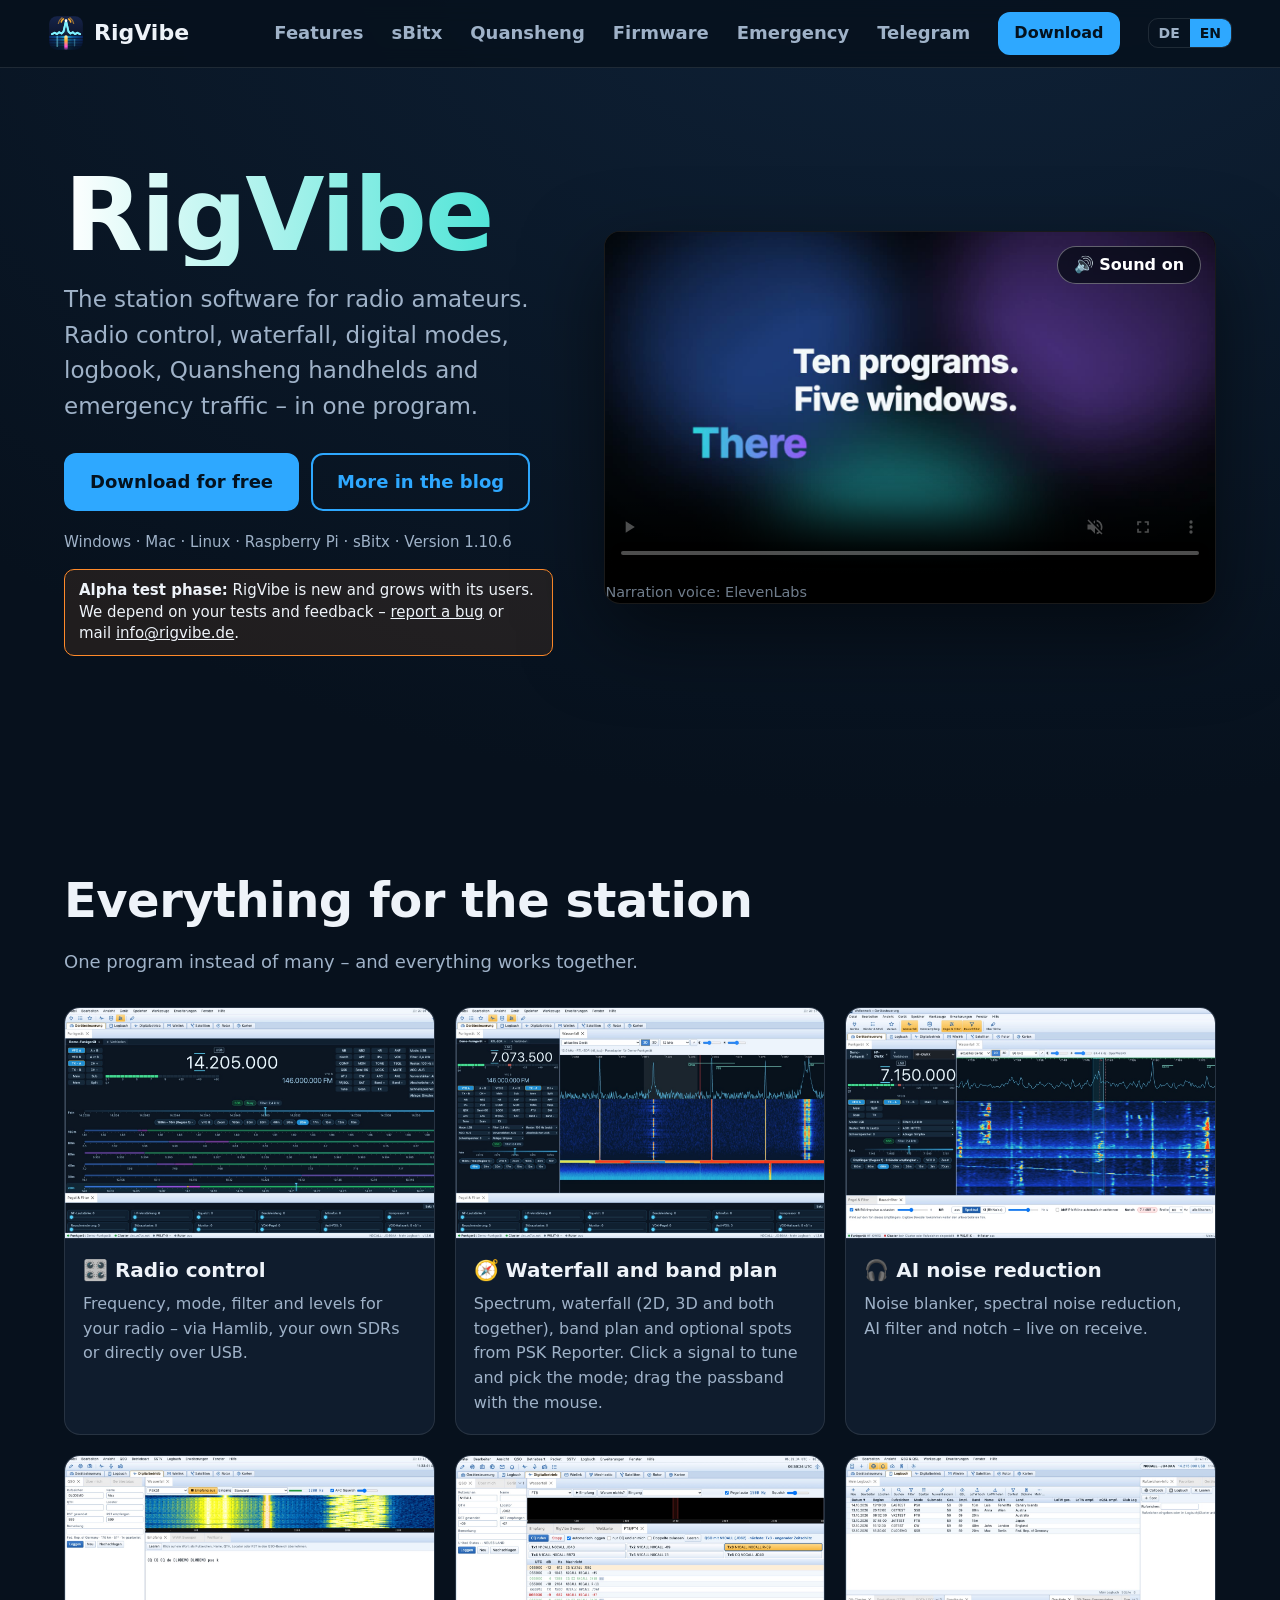
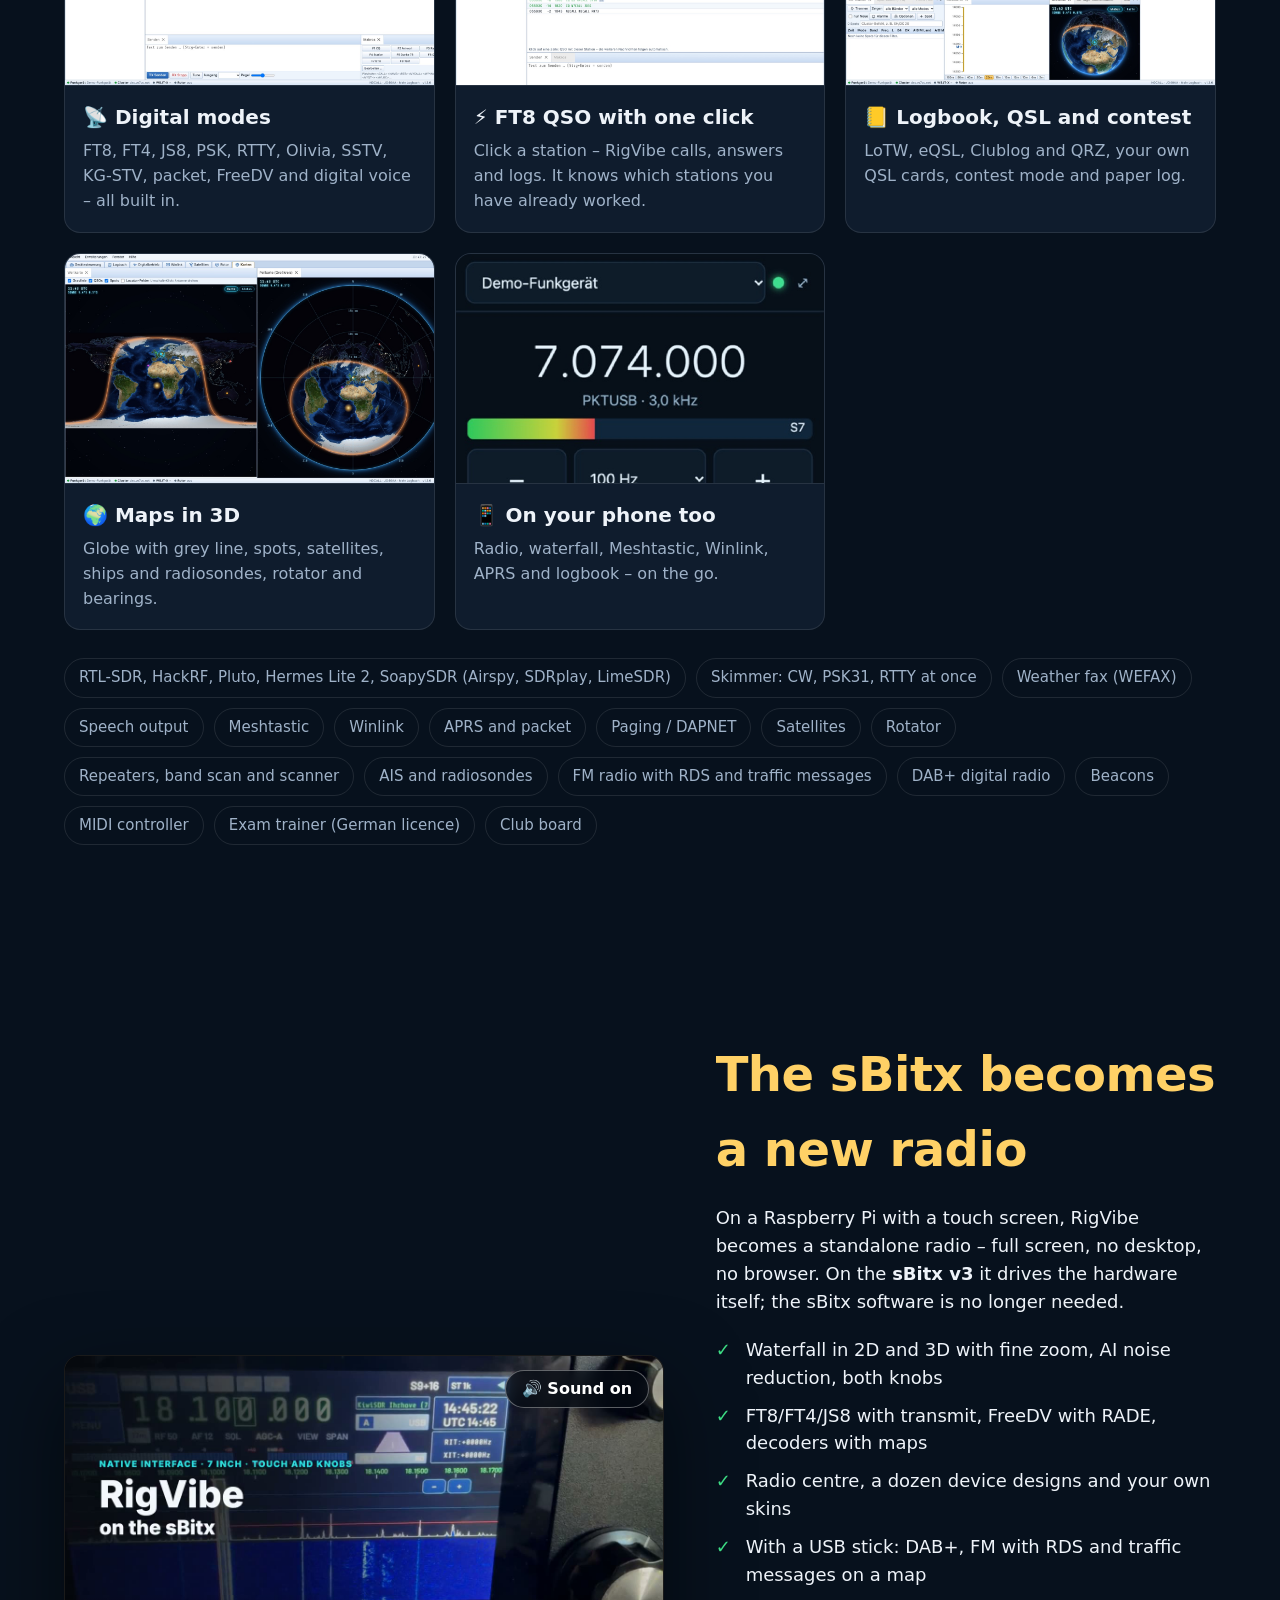
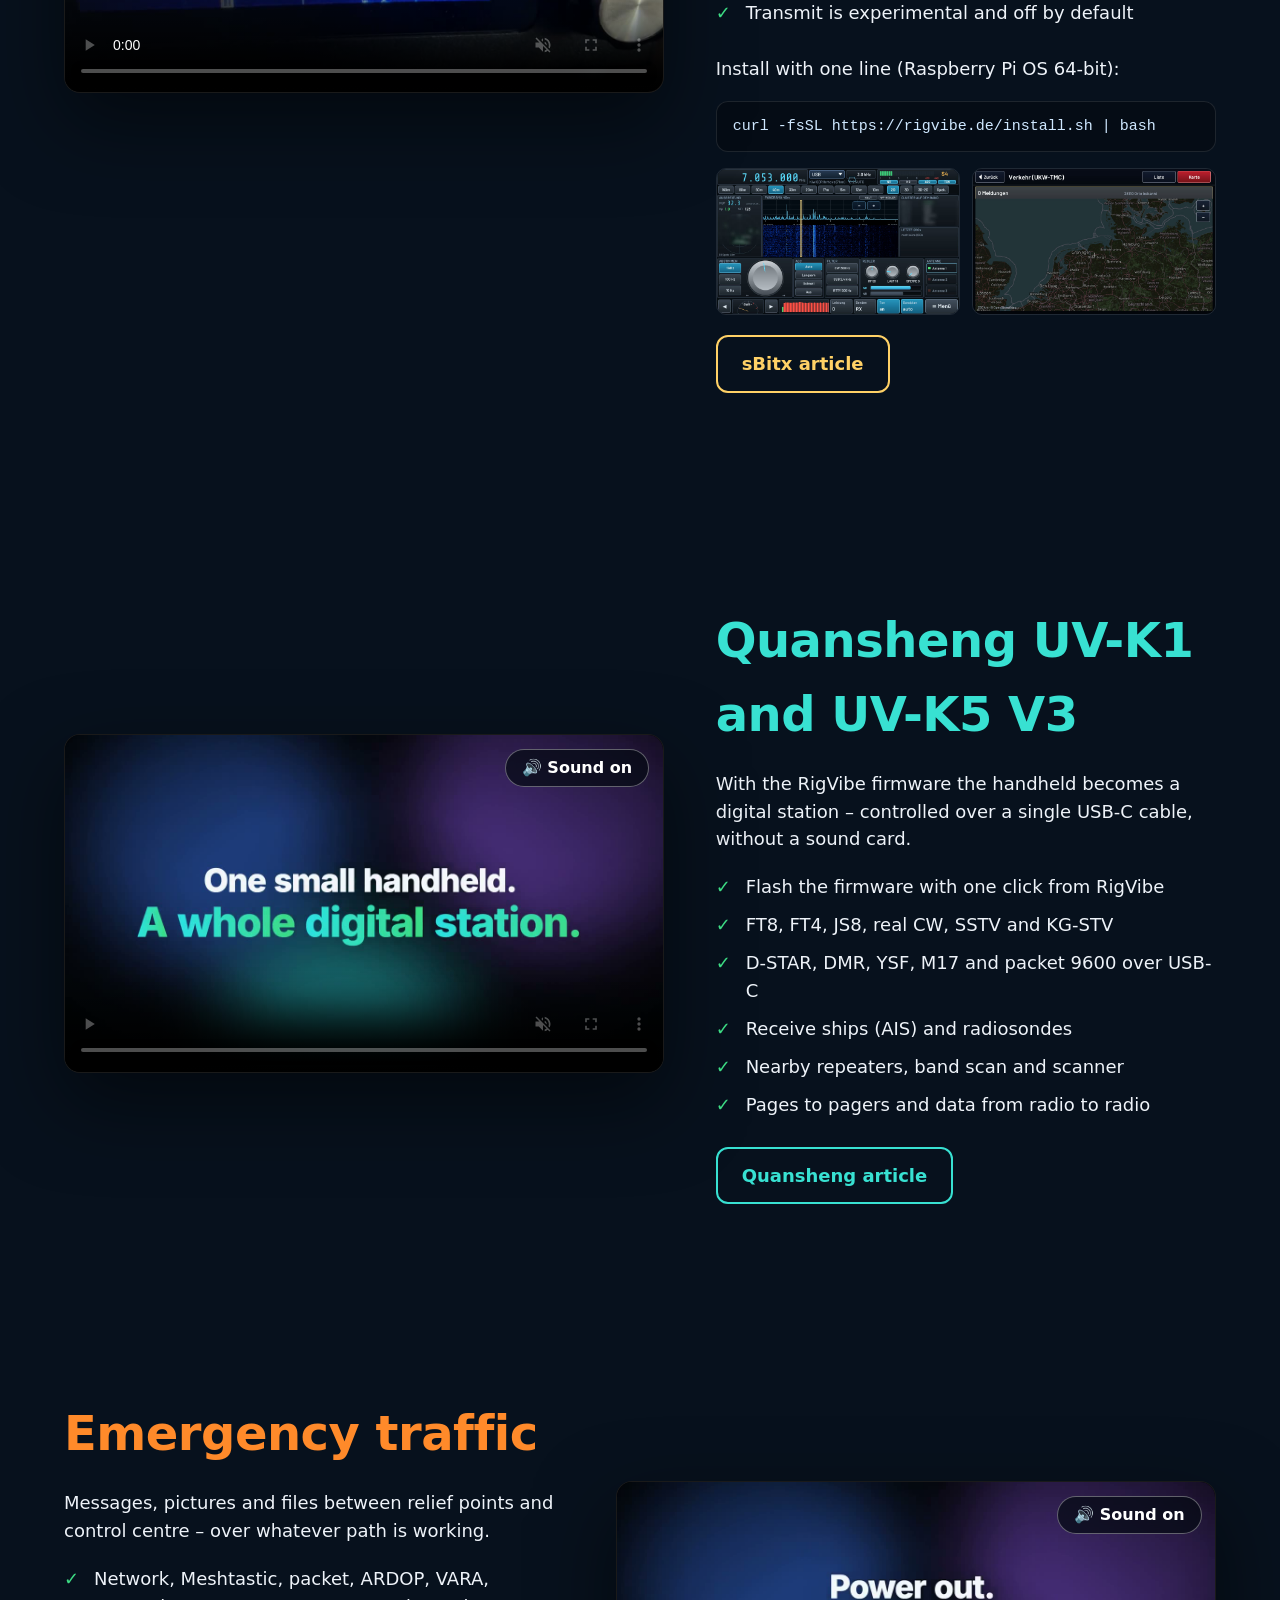
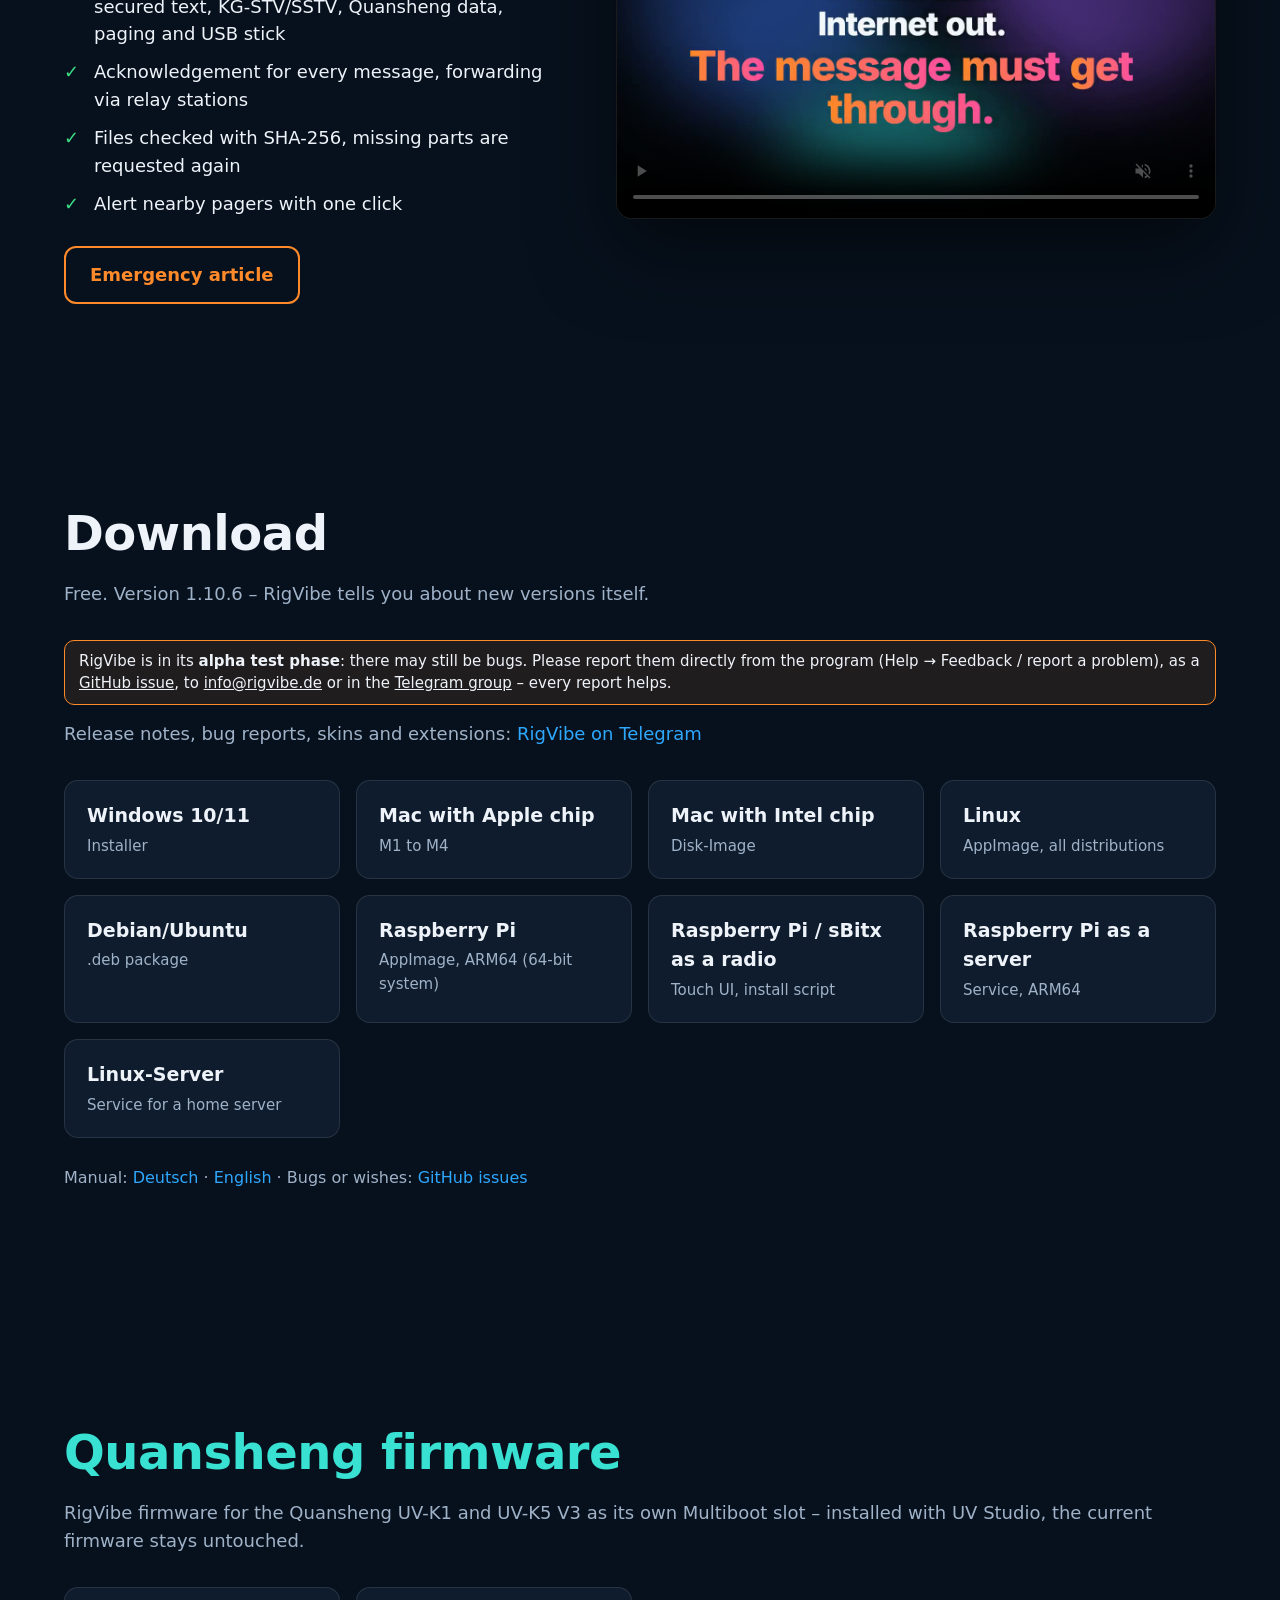
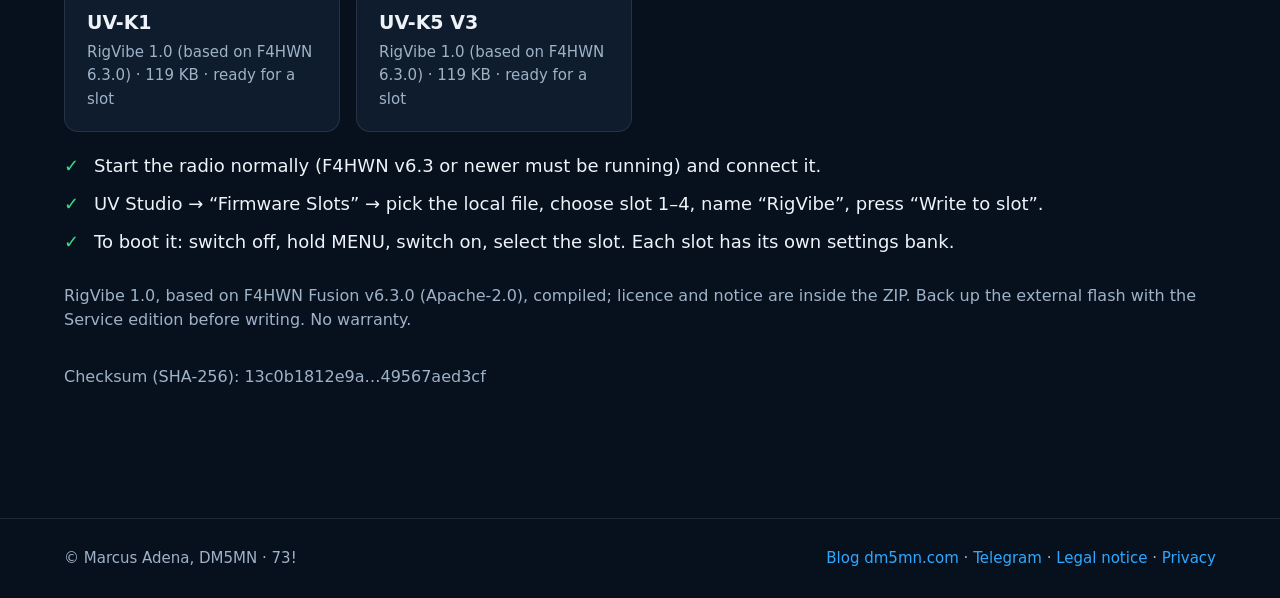
==== index.html @ 0d352a02 "Website: Version und Download-Links 1.10.6" ====
<!doctype html>
<html lang="de">
<head>
<meta charset="utf-8">
<meta name="viewport" content="width=device-width, initial-scale=1">
<title data-en="RigVibe – station software for radio amateurs">RigVibe – Stationssoftware für Funkamateure</title>
<meta name="description" content="RigVibe: Funkgerät, Wasserfall, Digitalbetrieb, Logbuch, Quansheng UV-K1/K5, sBitx und Notfunk in einem Programm. Kostenlos für Windows, Mac, Linux und Raspberry Pi." data-en-content="RigVibe: radio control, waterfall, digital modes, logbook, Quansheng UV-K1/K5, sBitx and emergency traffic in one program. Free for Windows, Mac, Linux and Raspberry Pi.">
<meta property="og:title" content="RigVibe – Stationssoftware für Funkamateure">
<meta property="og:description" content="Funkgerät, Wasserfall, Digitalbetrieb, Logbuch, Quansheng, sBitx und Notfunk in einem Programm – kostenlos für Windows, Mac, Linux und Raspberry Pi.">
<meta property="og:image" content="https://rigvibe.de/assets/video/poster-rigvibe.jpg?v=10">
<meta property="og:url" content="https://rigvibe.de/">
<link rel="icon" href="assets/logo.svg" type="image/svg+xml">
<link rel="stylesheet" href="assets/site.css?v=3">
</head>
<body>
<header class="nav">
  <a class="brand" href="#top"><img src="assets/logo.svg" alt=""><span>RigVibe</span></a>
  <nav>
    <a href="#funktionen" data-en="Features">Funktionen</a>
    <a href="#sbitx">sBitx</a>
    <a href="#quansheng">Quansheng</a>
    <a href="#firmware" data-en="Firmware">Firmware</a>
    <a href="#notfunk" data-en="Emergency">Notfunk</a>
    <a href="https://t.me/rigvibe" target="_blank" rel="noopener">Telegram</a>
    <a href="#download" class="btn small">Download</a>
    <span class="lang" role="group" aria-label="Sprache / Language"><button type="button" data-lang="de">DE</button><button type="button" data-lang="en">EN</button></span>
  </nav>
</header>

<main id="top">
  <section class="hero">
    <div class="hero-text">
      <h1>RigVibe</h1>
      <p class="lead" data-en="The station software for radio amateurs. Radio control, waterfall, digital modes, logbook, Quansheng handhelds and emergency traffic – in one program.">Die Stationssoftware für Funkamateure. Funkgerät, Wasserfall, Digitalbetrieb, Logbuch, Quansheng-Handfunkgeräte und Notfunk – in einem Programm.</p>
      <div class="actions">
        <a class="btn" href="#download" data-en="Download for free">Kostenlos herunterladen</a>
        <a class="btn ghost" href="https://dm5mn.com/?p=190" data-en="More in the blog">Mehr im Blog</a>
      </div>
      <p class="meta">Windows · Mac · Linux · Raspberry Pi · sBitx · <span class="ver">Version 1.10.6</span></p>
      <p class="alpha" data-en="&lt;b&gt;Alpha test phase:&lt;/b&gt; RigVibe is new and grows with its users. We depend on your tests and feedback – &lt;a href=&quot;https://github.com/djamplifier/rigvibe/issues&quot;&gt;report a bug&lt;/a&gt; or mail &lt;a href=&quot;mailto:info@rigvibe.de&quot;&gt;info@rigvibe.de&lt;/a&gt;."><b>Alpha-Testphase:</b> RigVibe ist neu und wächst mit seinen Nutzern. Wir sind auf deine Tests und Rückmeldungen angewiesen – <a href="https://github.com/djamplifier/rigvibe/issues">Fehler melden</a> oder Mail an <a href="mailto:info@rigvibe.de">info@rigvibe.de</a>.</p>
    </div>
    <figure class="video">
      <video controls muted preload="metadata" playsinline poster="assets/video/poster-rigvibe.jpg?v=10" data-poster-en="assets/video/poster-rigvibe-en.jpg?v=10" data-src-en="assets/video/rigvibe-rigvibe-en.mp4?v=10">
        <source src="assets/video/rigvibe-rigvibe.mp4?v=10" type="video/mp4">
      </video>
      <figcaption class="meta" style="font-size:.8em;opacity:.7;margin-top:.4em" data-en="Narration voice: ElevenLabs">Sprecherstimme: ElevenLabs</figcaption>
    </figure>
  </section>

  <section id="funktionen" class="block">
    <h2 data-en="Everything for the station">Alles für die Station</h2>
    <p class="sub" data-en="One program instead of many – and everything works together.">Ein Programm statt vieler – und alles greift ineinander.</p>
    <div class="grid">
      <article class="card"><img loading="lazy" src="assets/img/03-geraetesteuerung.jpg" alt=""><h3 data-en="🎛️ Radio control">🎛️ Gerätesteuerung</h3><p data-en="Frequency, mode, filter and levels for your radio – via Hamlib, your own SDRs or directly over USB.">Frequenz, Betriebsart, Filter und Pegel für dein Funkgerät – über Hamlib, eigene SDRs oder direkt per USB.</p></article>
      <article class="card"><img loading="lazy" src="assets/img/23-wasserfall-panadapter.jpg" alt=""><h3 data-en="🧭 Waterfall and band plan">🧭 Wasserfall und Bandplan</h3><p data-en="Spectrum, waterfall (2D, 3D and both together), band plan and optional spots from PSK Reporter. Click a signal to tune and pick the mode; drag the passband with the mouse.">Spektrum, Wasserfall (2D, 3D und beides zusammen), Bandplan und auf Wunsch Spots aus PSK Reporter. Ein Klick aufs Signal stimmt ab und wählt die Betriebsart; den Durchlassbereich ziehst du mit der Maus.</p></article>
      <article class="card"><img loading="lazy" src="assets/img/31-rauschfilter.jpg" alt=""><h3 data-en="🎧 AI noise reduction">🎧 Rauschfilter mit KI</h3><p data-en="Noise blanker, spectral noise reduction, AI filter and notch – live on receive.">Störaustaster, spektrale Rauschminderung, KI-Filter und Notch – live im Empfang.</p></article>
      <article class="card"><img loading="lazy" src="assets/img/10-digitalbetrieb.jpg" alt=""><h3 data-en="📡 Digital modes">📡 Digitalbetrieb</h3><p data-en="FT8, FT4, JS8, PSK, RTTY, Olivia, SSTV, KG-STV, packet, FreeDV and digital voice – all built in.">FT8, FT4, JS8, PSK, RTTY, Olivia, SSTV, KG-STV, Packet, FreeDV und Digitalfunk – alles eingebaut.</p></article>
      <article class="card"><img loading="lazy" src="assets/img/59-ft8qso.jpg" alt=""><h3 data-en="⚡ FT8 QSO with one click">⚡ FT8-QSO mit einem Klick</h3><p data-en="Click a station – RigVibe calls, answers and logs. It knows which stations you have already worked.">Station anklicken – RigVibe ruft, antwortet und loggt. Schon gearbeitete Stationen erkennt es.</p></article>
      <article class="card"><img loading="lazy" src="assets/img/07-logbuch.jpg" alt=""><h3 data-en="📒 Logbook, QSL and contest">📒 Logbuch, QSL und Contest</h3><p data-en="LoTW, eQSL, Clublog and QRZ, your own QSL cards, contest mode and paper log.">LoTW, eQSL, Clublog und QRZ, eigene QSL-Karten, Contest-Modus und Papierlog.</p></article>
      <article class="card"><img loading="lazy" src="assets/img/15-karten.jpg" alt=""><h3 data-en="🌍 Maps in 3D">🌍 Karten in 3D</h3><p data-en="Globe with grey line, spots, satellites, ships and radiosondes, rotator and bearings.">Erde mit Graulinie, Spots, Satelliten, Schiffen und Wettersonden, Rotor und Peilung.</p></article>
      <article class="card"><img loading="lazy" src="assets/img/33-handy.jpg" alt="" class="tall"><h3 data-en="📱 On your phone too">📱 Auch auf dem Handy</h3><p data-en="Radio, waterfall, Meshtastic, Winlink, APRS and logbook – on the go.">Funkgerät, Wasserfall, Meshtastic, Winlink, APRS und Logbuch – von unterwegs.</p></article>
    </div>
    <ul class="chips">
      <li>RTL-SDR, HackRF, Pluto, Hermes Lite 2, SoapySDR (Airspy, SDRplay, LimeSDR)</li><li data-en="Skimmer: CW, PSK31, RTTY at once">Skimmer: CW, PSK31, RTTY gleichzeitig</li><li data-en="Weather fax (WEFAX)">Wetterfax (WEFAX)</li><li data-en="Speech output">Sprachausgabe</li><li>Meshtastic</li><li>Winlink</li><li data-en="APRS and packet">APRS und Packet</li><li data-en="Paging / DAPNET">Funkruf / DAPNET</li>
      <li data-en="Satellites">Satelliten</li><li data-en="Rotator">Rotor</li><li data-en="Repeaters, band scan and scanner">Relais, Bandscan und Suchlauf</li><li data-en="AIS and radiosondes">AIS und Wettersonden</li><li data-en="FM radio with RDS and traffic messages">UKW-Radio mit RDS und Verkehrsmeldungen</li><li data-en="DAB+ digital radio">DAB+ Digitalradio</li><li data-en="Beacons">Baken</li><li data-en="MIDI controller">MIDI-Pult</li><li data-en="Exam trainer (German licence)">Prüfungstrainer</li><li data-en="Club board">Clubtafel</li>
    </ul>
  </section>

  <section id="sbitx" class="block split">
    <figure class="video"><video controls muted preload="none" playsinline poster="assets/video/poster-sbitx-de.jpg?v=1" data-poster-en="assets/video/poster-sbitx-en.jpg?v=1" data-src-en="assets/video/rigvibe-sbitx-en.mp4?v=1"><source src="assets/video/rigvibe-sbitx-de.mp4?v=1" type="video/mp4"></video></figure>
    <div>
      <h2 data-en="The sBitx becomes a new radio">Aus dem sBitx wird ein neues Gerät</h2>
      <p data-en="On a Raspberry Pi with a touch screen, RigVibe becomes a standalone radio – full screen, no desktop, no browser. On the &lt;b&gt;sBitx v3&lt;/b&gt; it drives the hardware itself; the sBitx software is no longer needed.">Auf einem Raspberry Pi mit Touch-Bildschirm wird RigVibe zum eigenständigen Funkgerät – im Vollbild, ohne Desktop und ohne Browser. Am <b>sBitx v3</b> steuert es die Hardware selbst; die sBitx-Software braucht es nicht mehr.</p>
      <ul class="ticks">
        <li data-en="Waterfall in 2D and 3D with fine zoom, AI noise reduction, both knobs">Wasserfall 2D und 3D mit feinem Zoom, KI-Rauschfilter, beide Drehknöpfe</li>
        <li data-en="FT8/FT4/JS8 with transmit, FreeDV with RADE, decoders with maps">FT8/FT4/JS8 mit Senden, FreeDV mit RADE, Dekoder mit Karten</li>
        <li data-en="Radio centre, a dozen device designs and your own skins">Funkzentrale, ein Dutzend Gerätedesigns und eigene Skins</li>
        <li data-en="With a USB stick: DAB+, FM with RDS and traffic messages on a map">Mit USB-Stick: DAB+, UKW mit RDS und Verkehrsmeldungen auf der Karte</li>
        <li data-en="Transmit is experimental and off by default">Senden experimentell und ab Werk aus</li>
      </ul>
      <p data-en="Install with one line (Raspberry Pi OS 64-bit):">Installation mit einer Zeile (Raspberry Pi OS 64 Bit):</p>
      <div class="install">curl -fsSL https://rigvibe.de/install.sh | bash</div>
      <div class="shots"><img loading="lazy" src="assets/img/91-funkzentrale.jpg" alt=""><img loading="lazy" src="assets/img/92-verkehr.jpg" alt=""></div>
      <p style="margin-top:20px"><a class="btn ghost" href="https://dm5mn.com/?p=433" data-en="sBitx article">Zum sBitx-Artikel</a></p>
    </div>
  </section>

  <section id="quansheng" class="block split">
    <figure class="video"><video controls muted preload="none" playsinline poster="assets/video/poster-quansheng.jpg?v=6" data-poster-en="assets/video/poster-quansheng-en.jpg?v=1" data-src-en="assets/video/rigvibe-quansheng-en.mp4?v=1"><source src="assets/video/rigvibe-quansheng.mp4?v=8" type="video/mp4"></video></figure>
    <div>
      <h2 data-en="Quansheng UV-K1 and UV-K5 V3">Quansheng UV-K1 und UV-K5 V3</h2>
      <p data-en="With the RigVibe firmware the handheld becomes a digital station – controlled over a single USB-C cable, without a sound card.">Mit der RigVibe-Firmware wird das Handfunkgerät zur Digitalstation – gesteuert über ein einziges USB-C-Kabel, ganz ohne Soundkarte.</p>
      <ul class="ticks">
        <li data-en="Flash the firmware with one click from RigVibe">Firmware mit einem Klick aus RigVibe aufspielen</li>
        <li data-en="FT8, FT4, JS8, real CW, SSTV and KG-STV">FT8, FT4, JS8, echtes CW, SSTV und KG-STV</li>
        <li data-en="D-STAR, DMR, YSF, M17 and packet 9600 over USB-C">D-STAR, DMR, YSF, M17 und Packet 9600 über USB-C</li>
        <li data-en="Receive ships (AIS) and radiosondes">Schiffe (AIS) und Wettersonden empfangen</li>
        <li data-en="Nearby repeaters, band scan and scanner">Relais im Umkreis, Bandscan und Suchlauf</li>
        <li data-en="Pages to pagers and data from radio to radio">Funkrufe an Pager und Datenfunk von Gerät zu Gerät</li>
      </ul>
      <a class="btn ghost" href="https://dm5mn.com/?p=272" data-en="Quansheng article">Zum Quansheng-Artikel</a>
    </div>
  </section>

  <section id="notfunk" class="block split rev">
    <div>
      <h2 data-en="Emergency traffic">Notfunk</h2>
      <p data-en="Messages, pictures and files between relief points and control centre – over whatever path is working.">Meldungen, Bilder und Dateien zwischen Leuchttürmen und Leitstelle – über jeden Weg, der gerade funktioniert.</p>
      <ul class="ticks">
        <li data-en="Network, Meshtastic, packet, ARDOP, VARA, secured text, KG-STV/SSTV, Quansheng data, paging and USB stick">Netzwerk, Meshtastic, Packet, ARDOP, VARA, gesicherter Text, KG-STV/SSTV, Quansheng-Datenfunk, Funkruf und USB-Stick</li>
        <li data-en="Acknowledgement for every message, forwarding via relay stations">Quittung für jede Meldung, Weiterleitung über Zwischenstationen</li>
        <li data-en="Files checked with SHA-256, missing parts are requested again">Dateien geprüft mit SHA-256, Fehlendes wird nachgefordert</li>
        <li data-en="Alert nearby pagers with one click">Pager im Umkreis mit einem Klick alarmieren</li>
      </ul>
      <a class="btn ghost" href="https://dm5mn.com/?p=289" data-en="Emergency article">Zum Notfunk-Artikel</a>
    </div>
    <figure class="video"><video controls muted preload="none" playsinline poster="assets/video/poster-notfunk.jpg?v=6" data-poster-en="assets/video/poster-notfunk-en.jpg?v=1" data-src-en="assets/video/rigvibe-notfunk-en.mp4?v=1"><source src="assets/video/rigvibe-notfunk.mp4?v=6" type="video/mp4"></video></figure>
  </section>

  <section id="download" class="block">
    <h2>Download</h2>
    <p class="sub"><span data-en="Free.">Kostenlos.</span> <span class="ver">Version 1.10.6</span> <span data-en="– RigVibe tells you about new versions itself.">– RigVibe meldet neue Versionen selbst.</span></p>
    <p class="alpha" data-en="RigVibe is in its &lt;b&gt;alpha test phase&lt;/b&gt;: there may still be bugs. Please report them directly from the program (Help → Feedback / report a problem), as a &lt;a href=&quot;https://github.com/djamplifier/rigvibe/issues&quot;&gt;GitHub issue&lt;/a&gt;, to &lt;a href=&quot;mailto:info@rigvibe.de&quot;&gt;info@rigvibe.de&lt;/a&gt; or in the &lt;a href=&quot;https://t.me/rigvibe&quot;&gt;Telegram group&lt;/a&gt; – every report helps.">RigVibe befindet sich in der <b>Alpha-Testphase</b>: Es kann noch Fehler geben. Melde sie bitte direkt aus dem Programm (Hilfe → Feedback / Problem melden), als <a href="https://github.com/djamplifier/rigvibe/issues">GitHub-Issue</a>, an <a href="mailto:info@rigvibe.de">info@rigvibe.de</a> oder in der <a href="https://t.me/rigvibe">Telegram-Gruppe</a> – jede Rückmeldung hilft.</p>
    <p class="sub"><span data-en="Release notes, bug reports, skins and extensions:">Versionsinfos, Fehlerberichte, Skins und Erweiterungen:</span> <a href="https://t.me/rigvibe" target="_blank" rel="noopener" data-en="RigVibe on Telegram">RigVibe bei Telegram</a></p>
    <div class="dl">
      <a data-asset="Windows-Setup.exe" href="https://github.com/djamplifier/rigvibe/releases/download/v1.10.6/RigVibe-1.10.6-Windows-Setup.exe"><b>Windows 10/11</b><span data-en="Installer">Installationsprogramm</span></a>
      <a data-asset="Mac-AppleSilicon.dmg" href="https://github.com/djamplifier/rigvibe/releases/download/v1.10.6/RigVibe-1.10.6-Mac-AppleSilicon.dmg"><b data-en="Mac with Apple chip">Mac mit Apple-Chip</b><span data-en="M1 to M4">M1 bis M4</span></a>
      <a data-asset="Mac-Intel.dmg" href="https://github.com/djamplifier/rigvibe/releases/download/v1.10.6/RigVibe-1.10.6-Mac-Intel.dmg"><b data-en="Mac with Intel chip">Mac mit Intel-Chip</b><span>Disk-Image</span></a>
      <a data-asset="Linux.AppImage" href="https://github.com/djamplifier/rigvibe/releases/download/v1.10.6/RigVibe-1.10.6-Linux.AppImage"><b>Linux</b><span data-en="AppImage, all distributions">AppImage, alle Distributionen</span></a>
      <a data-asset="amd64.deb" href="https://github.com/djamplifier/rigvibe/releases/download/v1.10.6/rigvibe_1.10.6_amd64.deb"><b>Debian/Ubuntu</b><span data-en=".deb package">.deb-Paket</span></a>
      <a data-asset="Raspberry-Pi-ARM64.AppImage" href="https://github.com/djamplifier/rigvibe/releases/download/v1.10.6/RigVibe-1.10.6-Raspberry-Pi-ARM64.AppImage"><b>Raspberry Pi</b><span data-en="AppImage, ARM64 (64-bit system)">AppImage, ARM64 (64-Bit-System)</span></a>
      <a href="#sbitx"><b data-en="Raspberry Pi / sBitx as a radio">Raspberry Pi / sBitx als Gerät</b><span data-en="Touch UI, install script">Touch-Oberfläche, Installationsskript</span></a>
      <a data-asset="Linux-ARM64-Server.tar.gz" href="https://github.com/djamplifier/rigvibe/releases/download/v1.10.6/RigVibe-1.10.6-Linux-ARM64-Server.tar.gz"><b data-en="Raspberry Pi as a server">Raspberry Pi als Server</b><span data-en="Service, ARM64">Dienst, ARM64</span></a>
      <a data-asset="Linux-Server.tar.gz" href="https://github.com/djamplifier/rigvibe/releases/download/v1.10.6/RigVibe-1.10.6-Linux-Server.tar.gz"><b>Linux-Server</b><span data-en="Service for a home server">Dienst für den Heimserver</span></a>
    </div>
    <p class="sub small"><span data-en="Manual:">Anleitung:</span> <a href="https://github.com/djamplifier/rigvibe/blob/main/docs/Anleitung.md">Deutsch</a> · <a href="https://github.com/djamplifier/rigvibe/blob/main/docs/Manual.md">English</a> · <span data-en="Bugs or wishes:">Fehler oder Wünsche:</span> <a href="https://github.com/djamplifier/rigvibe/issues" data-en="GitHub issues">GitHub-Issues</a></p>
  </section>
  <section id="firmware" class="block">
    <h2 data-en="Quansheng firmware">Quansheng-Firmware</h2>
    <p class="sub" data-en="RigVibe firmware for the Quansheng UV-K1 and UV-K5 V3 as its own Multiboot slot – installed with UV Studio, the current firmware stays untouched.">RigVibe-Firmware für das Quansheng UV-K1 und UV-K5 V3 als eigener Multiboot-Slot – mit UV Studio installiert, die bisherige Firmware bleibt unangetastet.</p>
    <div class="dl">
      <a href="assets/firmware/RigVibe-1.0-UV-K1.zip" download><b>UV-K1</b><span data-en="RigVibe 1.0 (based on F4HWN 6.3.0) · 119 KB · ready for a slot">RigVibe 1.0 (Basis F4HWN 6.3.0) · 119 KB · slot-fertig</span></a>
      <a href="assets/firmware/RigVibe-1.0-UV-K5V3.zip" download><b>UV-K5 V3</b><span data-en="RigVibe 1.0 (based on F4HWN 6.3.0) · 119 KB · ready for a slot">RigVibe 1.0 (Basis F4HWN 6.3.0) · 119 KB · slot-fertig</span></a>
    </div>
    <ul class="ticks">
      <li data-en="Start the radio normally (F4HWN v6.3 or newer must be running) and connect it.">Radio normal starten (F4HWN v6.3 oder neuer muss laufen) und verbinden.</li>
      <li data-en="UV Studio → “Firmware Slots” → pick the local file, choose slot 1–4, name “RigVibe”, press “Write to slot”.">UV Studio → „Firmware Slots“ → lokale Datei wählen, Slot 1–4, Name „RigVibe“, „Write to slot“.</li>
      <li data-en="To boot it: switch off, hold MENU, switch on, select the slot. Each slot has its own settings bank.">Zum Starten: aus, MENU halten, einschalten, Slot wählen. Jeder Slot hat seine eigene Einstellungsbank.</li>
    </ul>
    <p class="sub small" data-en="RigVibe 1.0, based on F4HWN Fusion v6.3.0 (Apache-2.0), compiled; licence and notice are inside the ZIP. Back up the external flash with the Service edition before writing. No warranty.">RigVibe 1.0 auf Basis F4HWN Fusion v6.3.0 (Apache-2.0), fertig kompiliert; Lizenz und NOTICE liegen im ZIP. Vorher mit der Service-Edition ein External-Flash-Backup ziehen. Keine Gewähr.</p>
    <p class="sub small" data-en="Checksum (SHA-256): 13c0b1812e9a…49567aed3cf">Prüfsumme (SHA-256): 13c0b1812e9a…49567aed3cf</p>
  </section>

</main>

<footer>
  <div>© Marcus Adena, DM5MN · 73!</div>
  <div><a href="https://dm5mn.com">Blog dm5mn.com</a> · <a href="https://t.me/rigvibe">Telegram</a> · <a href="https://dm5mn.com/?page_id=118" data-en="Legal notice">Impressum</a> · <a href="datenschutz.html" data-en="Privacy">Datenschutz</a></div>
</footer>

<script src="assets/lang.js?v=2"></script>
<script>// Downloads auf die neueste Version stellen (ohne Erfolg bleiben die festen Links)
fetch("https://api.github.com/repos/djamplifier/rigvibe/releases/latest").then(r => r.ok ? r.json() : null).then(rel => {
  if (!rel || !rel.assets) return;
  const v = (rel.tag_name || "").replace(/^v/, "");
  document.querySelectorAll("[data-asset]").forEach(a => {
    const f = rel.assets.find(x => x.name.endsWith(a.dataset.asset));
    if (f) a.href = f.browser_download_url;
  });
  if (v) document.querySelectorAll(".ver").forEach(e => e.textContent = "Version " + v);
}).catch(() => {});

// Videos starten stumm, sobald sie ins Bild kommen (Browser erlauben ohne Klick keinen Ton), und halten beim Wegscrollen an.
// "Ton an" startet das Video mit Ton von vorn. Wer selbst anhaelt, bekommt kein automatisches Weiterspielen.
(() => {
  const vids = [...document.querySelectorAll("figure.video video")];
  const still = matchMedia("(prefers-reduced-motion: reduce)").matches;
  const en = () => document.documentElement.lang === "en";
  vids.forEach(v => {
    const b = document.createElement("button");
    b.className = "unmute"; b.type = "button"; b.textContent = en() ? "🔊 Sound on" : "🔊 Ton an";
    document.querySelectorAll(".lang button").forEach(x => x.addEventListener("click", () => { b.textContent = en() ? "🔊 Sound on" : "🔊 Ton an"; }));
    v.parentElement.appendChild(b);
    b.onclick = () => {
      vids.forEach(o => { if (o !== v) o.pause(); });
      v.muted = false; v.currentTime = 0; v.dataset.user = ""; v.play(); b.hidden = true;
    };
    v.addEventListener("volumechange", () => { b.hidden = !v.muted; });
    v.addEventListener("pause", () => { if (!v.dataset.auto && !v.ended) v.dataset.user = "1"; delete v.dataset.auto; });
    v.addEventListener("play", () => { delete v.dataset.user; vids.forEach(o => { if (o !== v && !o.paused) { o.dataset.auto = "1"; o.pause(); } }); });
  });
  if (still || !("IntersectionObserver" in window)) return;
  const io = new IntersectionObserver(es => es.forEach(e => {
    const v = e.target;
    if (e.isIntersecting && e.intersectionRatio >= 0.6) {
      if (v.paused && !v.dataset.user && !v.ended) v.play().catch(() => {});
    } else if (!v.paused) { v.dataset.auto = "1"; v.pause(); }
  }), {threshold: [0, 0.6]});
  vids.forEach(v => io.observe(v));
})();
</script>
</body>
</html>
---- assets/site.css ----
:root {
  --bg1: #07111d; --bg2: #0f2238; --card: #0f1c2d; --line: rgba(255,255,255,.1);
  --text: #eef3f9; --dim: #9fb2c8; --blue: #2ea8ff; --cyan: #38e1d2; --orange: #ff8a2a;
}
* { box-sizing: border-box; }
html { scroll-behavior: smooth; }
body {
  margin: 0; color: var(--text); background: radial-gradient(1400px 900px at 75% -10%, var(--bg2), var(--bg1)) fixed, var(--bg1);
  font: 18px/1.55 system-ui, -apple-system, "Segoe UI", Roboto, Helvetica, Arial, sans-serif;
}
a { color: var(--blue); text-decoration: none; }
a:hover { text-decoration: underline; }
img, video { max-width: 100%; display: block; }

.nav {
  position: sticky; top: 0; z-index: 10; display: flex; align-items: center; justify-content: space-between; gap: 16px;
  padding: 12px clamp(16px, 4vw, 48px); background: rgba(7,17,29,.85); backdrop-filter: blur(10px); border-bottom: 1px solid var(--line);
}
.brand { display: flex; align-items: center; gap: 10px; color: var(--text); font-weight: 800; font-size: 22px; }
.brand img { width: 36px; height: 36px; border-radius: 9px; }
.nav nav { display: flex; align-items: center; gap: clamp(10px, 2.4vw, 28px); }
.nav nav a { color: var(--dim); font-weight: 600; }
.nav nav a:hover { color: var(--text); text-decoration: none; }

.btn {
  display: inline-block; padding: 13px 24px; border-radius: 12px; background: var(--blue); color: #04121f !important; font-weight: 700;
  border: 2px solid var(--blue); transition: transform .15s;
}
.btn:hover { text-decoration: none; transform: translateY(-1px); }
.btn.ghost { background: transparent; color: var(--blue) !important; }
.btn.small { padding: 7px 14px; font-size: 16px; color: #04121f !important; }

main > section { padding: clamp(48px, 8vw, 96px) clamp(16px, 5vw, 64px); max-width: 1320px; margin: 0 auto; }
.hero { display: grid; grid-template-columns: 1fr 1.25fr; gap: clamp(24px, 4vw, 56px); align-items: center; }
.hero h1 { font-size: clamp(56px, 8vw, 104px); line-height: 1; margin: 0 0 16px; letter-spacing: -2px;
  background: linear-gradient(90deg, #fff, var(--cyan)); -webkit-background-clip: text; background-clip: text; color: transparent; }
.lead { font-size: clamp(19px, 2vw, 23px); color: var(--dim); margin: 0 0 28px; }
.actions { display: flex; flex-wrap: wrap; gap: 12px; }
.meta { color: var(--dim); font-size: 15px; margin-top: 20px; }
.video { margin: 0; border-radius: 16px; overflow: hidden; border: 1px solid var(--line); box-shadow: 0 30px 80px rgba(0,0,0,.5); background: #000; }
.video { position: relative; }
.video video { width: 100%; aspect-ratio: 16 / 9; display: block; }
.unmute { position: absolute; top: 14px; right: 14px; font: 600 16px/1 system-ui, sans-serif; color: #fff; cursor: pointer;
  padding: 10px 16px; border-radius: 999px; border: 1px solid rgba(255,255,255,.35); background: rgba(5,10,18,.72); backdrop-filter: blur(6px); }
.unmute:hover { background: rgba(46,168,255,.35); }
.unmute[hidden] { display: none; }

h2 { font-size: clamp(32px, 4vw, 48px); margin: 0 0 10px; letter-spacing: -.5px; }
.sub { color: var(--dim); margin: 0 0 32px; }
.sub.small { font-size: 16px; margin-top: 28px; }

.grid { display: grid; grid-template-columns: repeat(auto-fill, minmax(280px, 1fr)); gap: 20px; }
.card { background: var(--card); border: 1px solid var(--line); border-radius: 16px; overflow: hidden; }
.card img { width: 100%; aspect-ratio: 16 / 10; object-fit: cover; object-position: top left; border-bottom: 1px solid var(--line); }
.card img.tall { object-position: top center; }
.card h3 { margin: 16px 18px 6px; font-size: 20px; }
.card p { margin: 0 18px 18px; color: var(--dim); font-size: 16px; }
.chips { list-style: none; padding: 0; margin: 28px 0 0; display: flex; flex-wrap: wrap; gap: 10px; }
.chips li { padding: 7px 14px; border-radius: 30px; border: 1px solid var(--line); color: var(--dim); font-size: 15px; }

.split { display: grid; grid-template-columns: 1.2fr 1fr; gap: clamp(24px, 4vw, 56px); align-items: center; }
.split.rev { grid-template-columns: 1fr 1.2fr; }
#quansheng h2, #firmware h2 { color: var(--cyan); }
#notfunk h2 { color: var(--orange); }
#notfunk .btn.ghost { color: var(--orange) !important; border-color: var(--orange); }
#quansheng .btn.ghost { color: var(--cyan) !important; border-color: var(--cyan); }
.ticks { padding: 0; list-style: none; margin: 20px 0 28px; }
.ticks li { padding-left: 30px; position: relative; margin: 10px 0; }
.ticks li::before { content: "✓"; position: absolute; left: 0; color: var(--green, #3ddc84); font-weight: 800; }

.dl { display: grid; grid-template-columns: repeat(auto-fill, minmax(250px, 1fr)); gap: 16px; }
.dl a { display: flex; flex-direction: column; gap: 4px; padding: 20px 22px; border-radius: 14px; background: var(--card); border: 1px solid var(--line); color: var(--text); }
.dl a:hover { border-color: var(--blue); text-decoration: none; }
.dl b { font-size: 19px; }
.dl span { color: var(--dim); font-size: 15px; }

footer { border-top: 1px solid var(--line); padding: 28px clamp(16px, 5vw, 64px); display: flex; flex-wrap: wrap; justify-content: space-between; gap: 12px; color: var(--dim); font-size: 15px; }

.page { max-width: 820px; margin: 0 auto; padding: 48px 16px 80px; }
.page h1 { font-size: 40px; }
.page h2 { font-size: 26px; margin-top: 32px; }
.page p, .page li { color: #d5dfea; }

@media (max-width: 900px) {
  .hero, .split, .split.rev { grid-template-columns: 1fr; }
  .split.rev > div { order: 2; }
}
@media (max-width: 560px) {
  .nav nav a:not(.btn) { display: none; }
}

/* Hinweis Alpha-Testphase */
.alpha { margin-top: 14px; padding: 10px 14px; border: 1px solid #ff8a2a; border-radius: 10px; background: rgba(255,138,42,.10); font-size: 15px; line-height: 1.45; }
.alpha a { color: inherit; text-decoration: underline; }

.lang { display: inline-flex; border: 1px solid var(--line); border-radius: 10px; overflow: hidden; }
.lang button { background: transparent; color: var(--dim); border: 0; padding: 6px 10px; font: 700 14px system-ui, sans-serif; cursor: pointer; }
.lang button.on { background: var(--blue); color: #04121f; }
#sbitx h2 { color: #ffd166; }
#sbitx .btn.ghost { color: #ffd166 !important; border-color: #ffd166; }
.install { background: #050c15; border: 1px solid var(--line); border-radius: 12px; padding: 14px 16px; font: 15px/1.4 ui-monospace, Menlo, Consolas, monospace; color: #cfe8ff; overflow-x: auto; white-space: nowrap; }
.shots { display: grid; grid-template-columns: 1fr 1fr; gap: 12px; margin-top: 16px; }
.shots img { border-radius: 10px; border: 1px solid var(--line); }
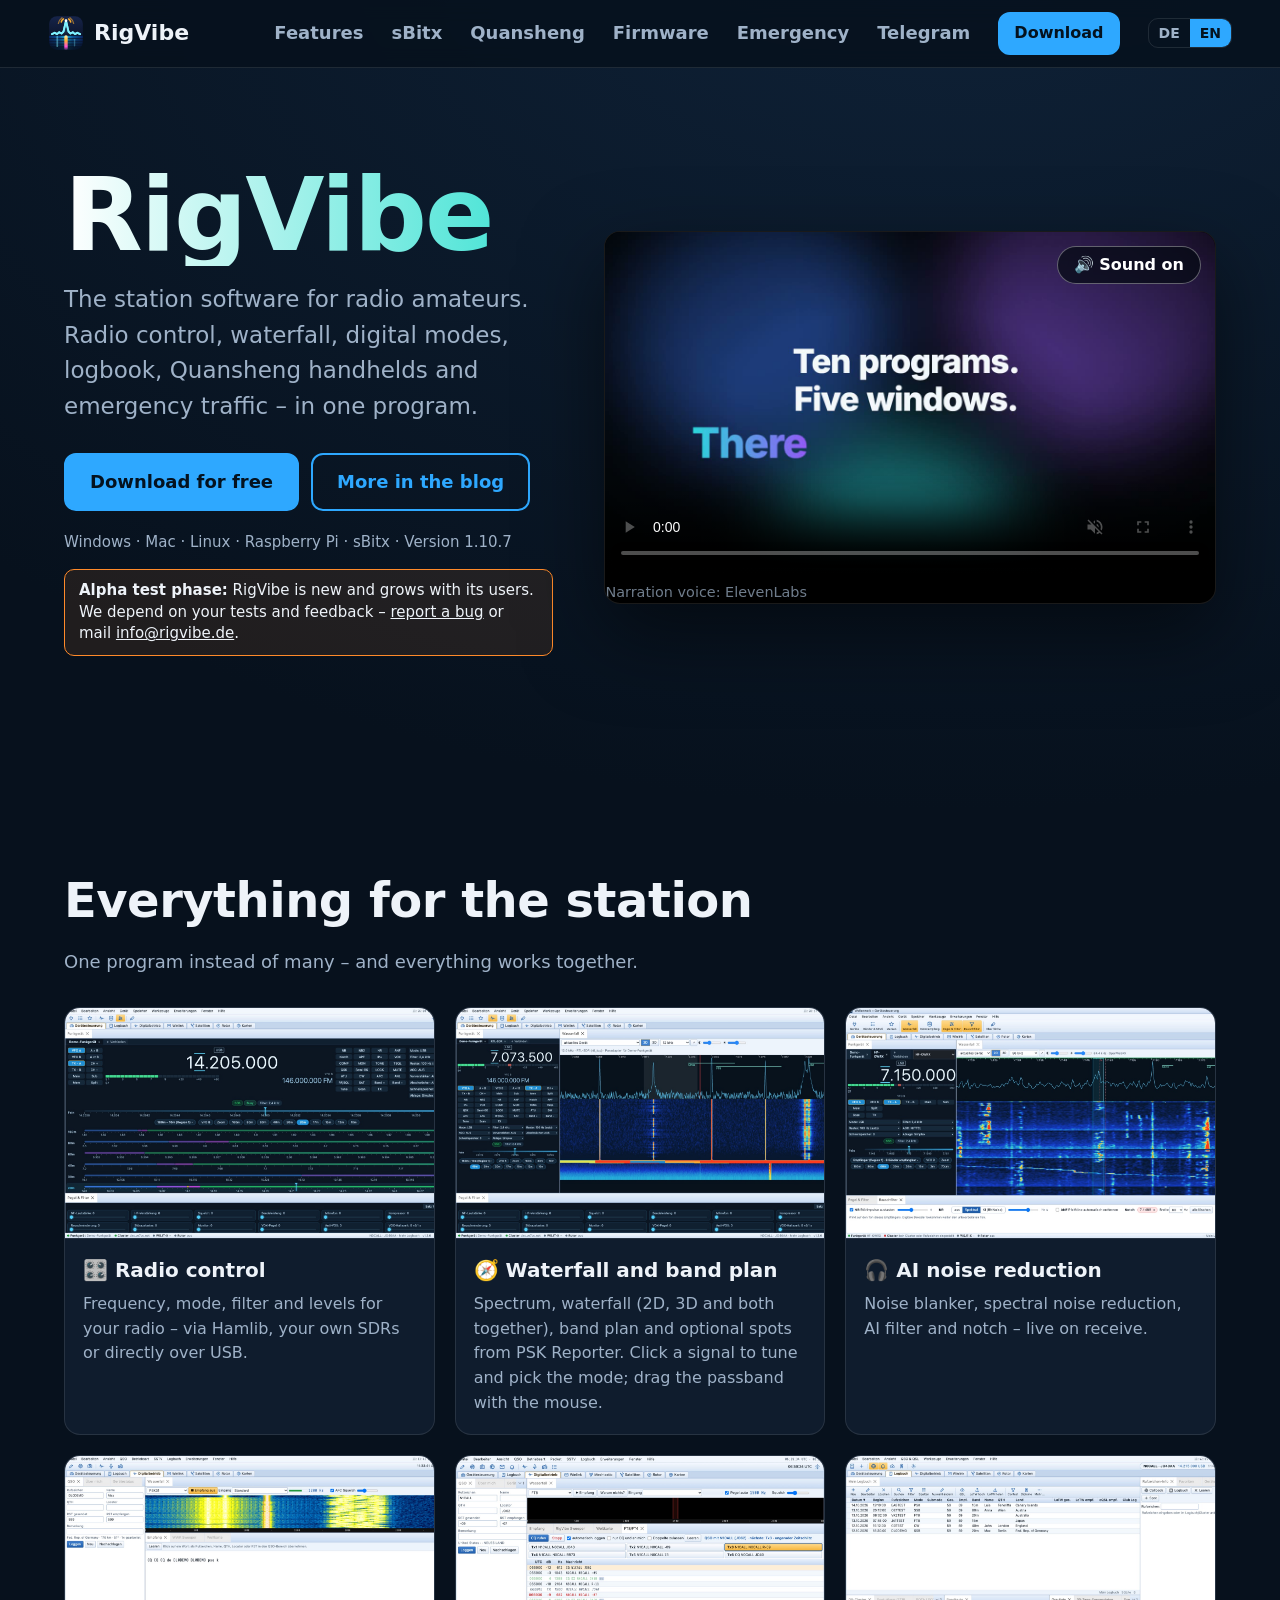
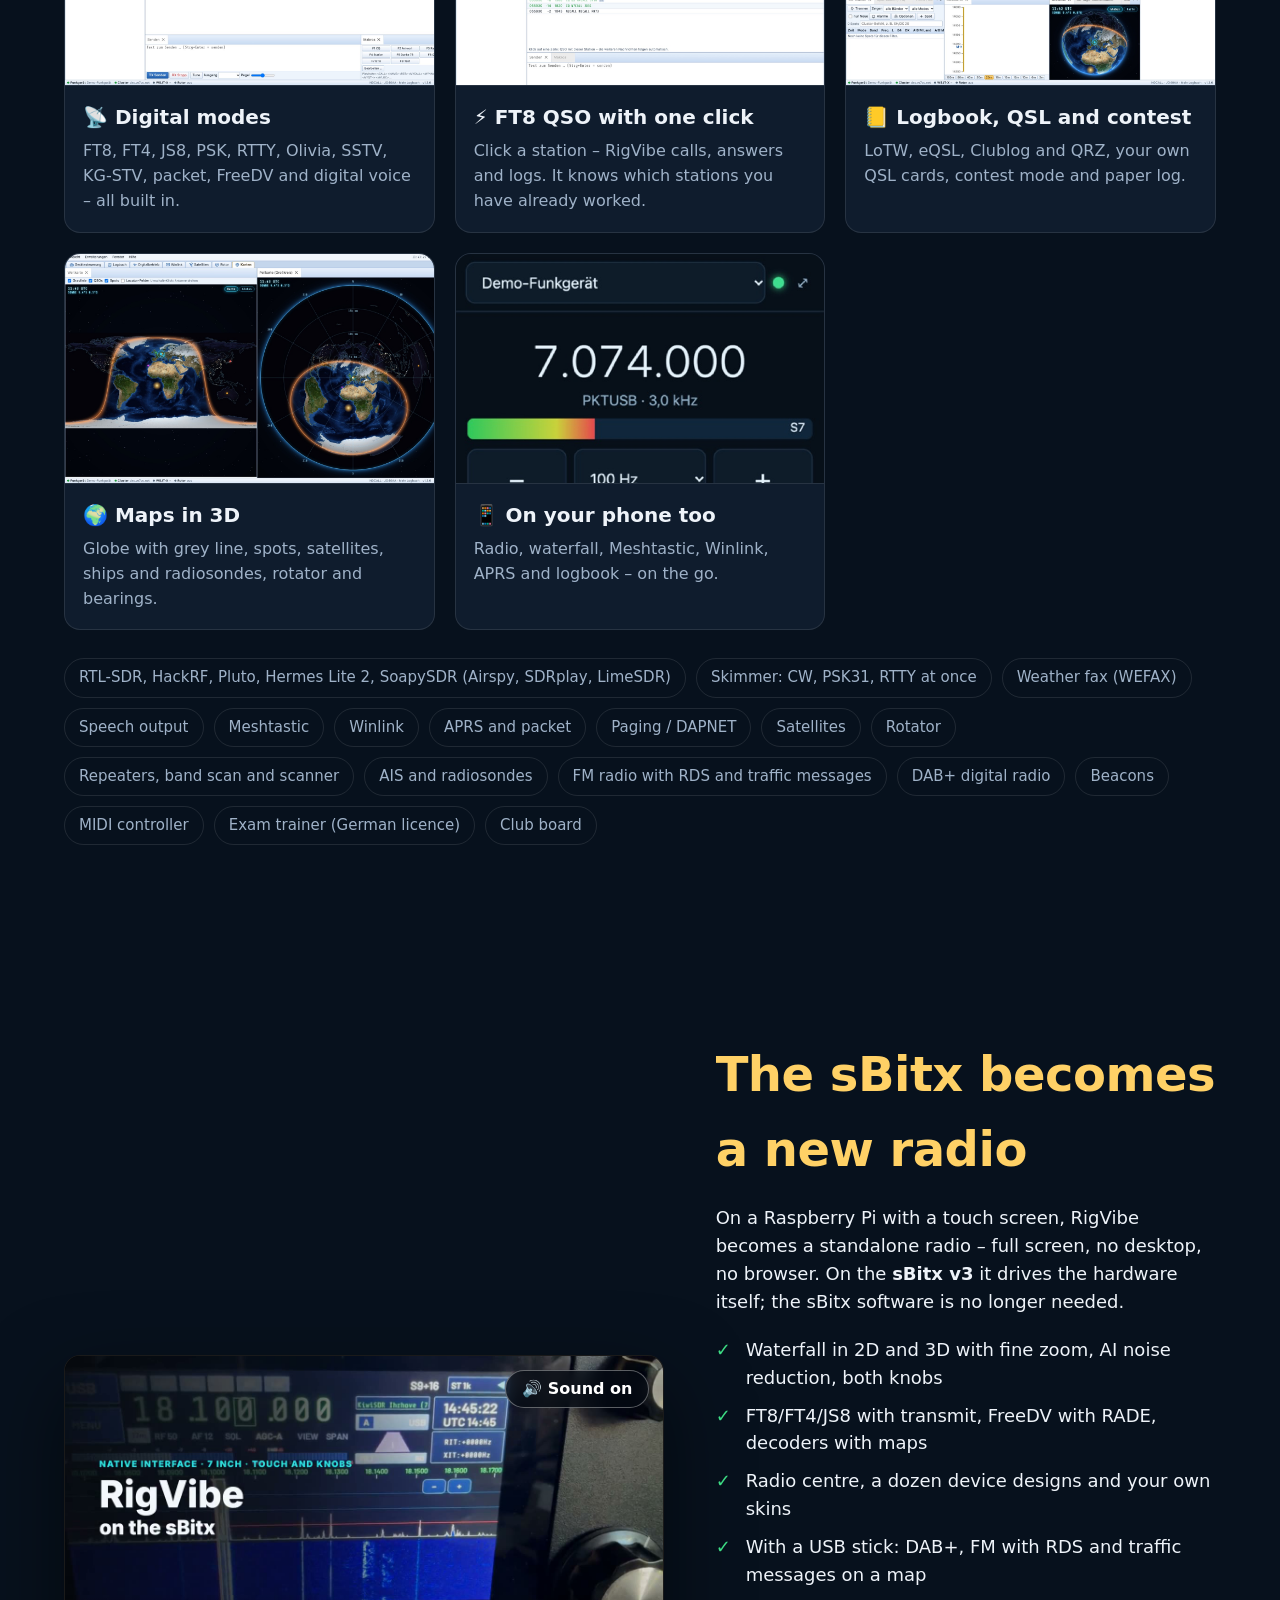
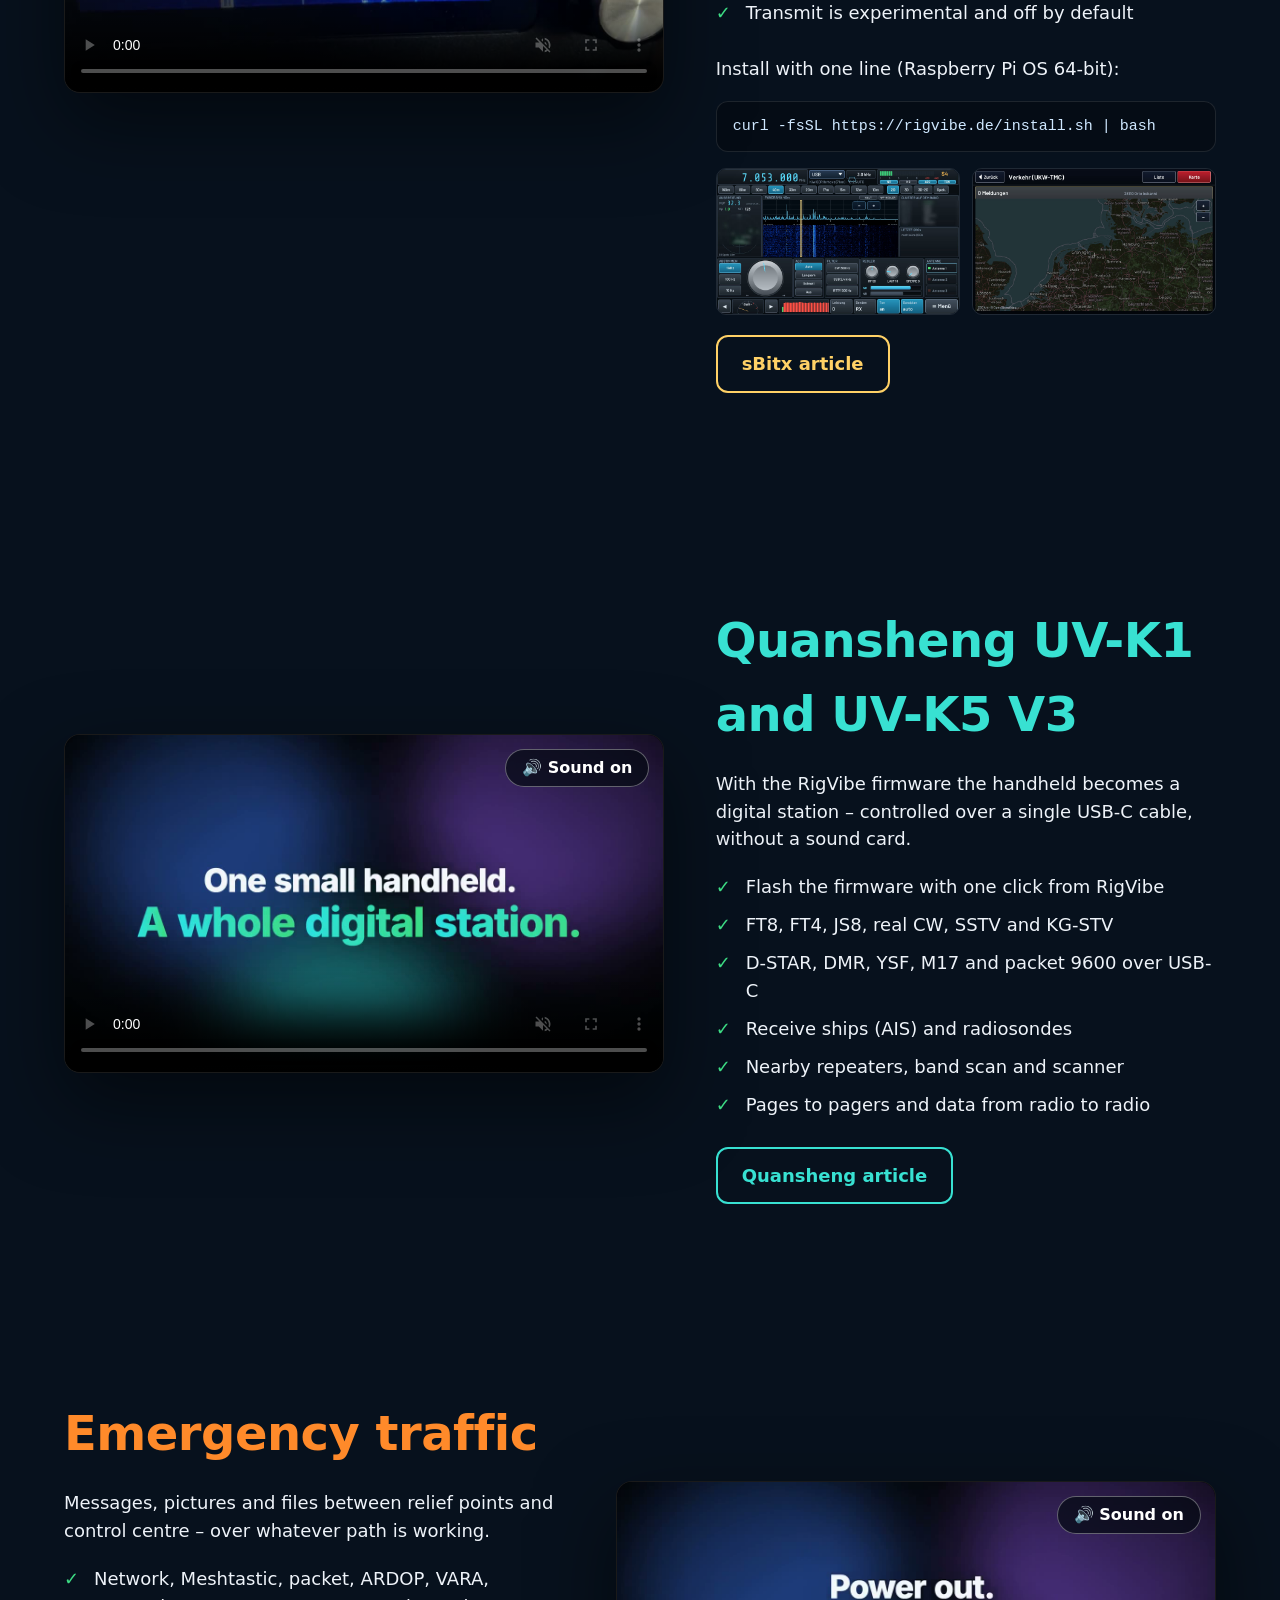
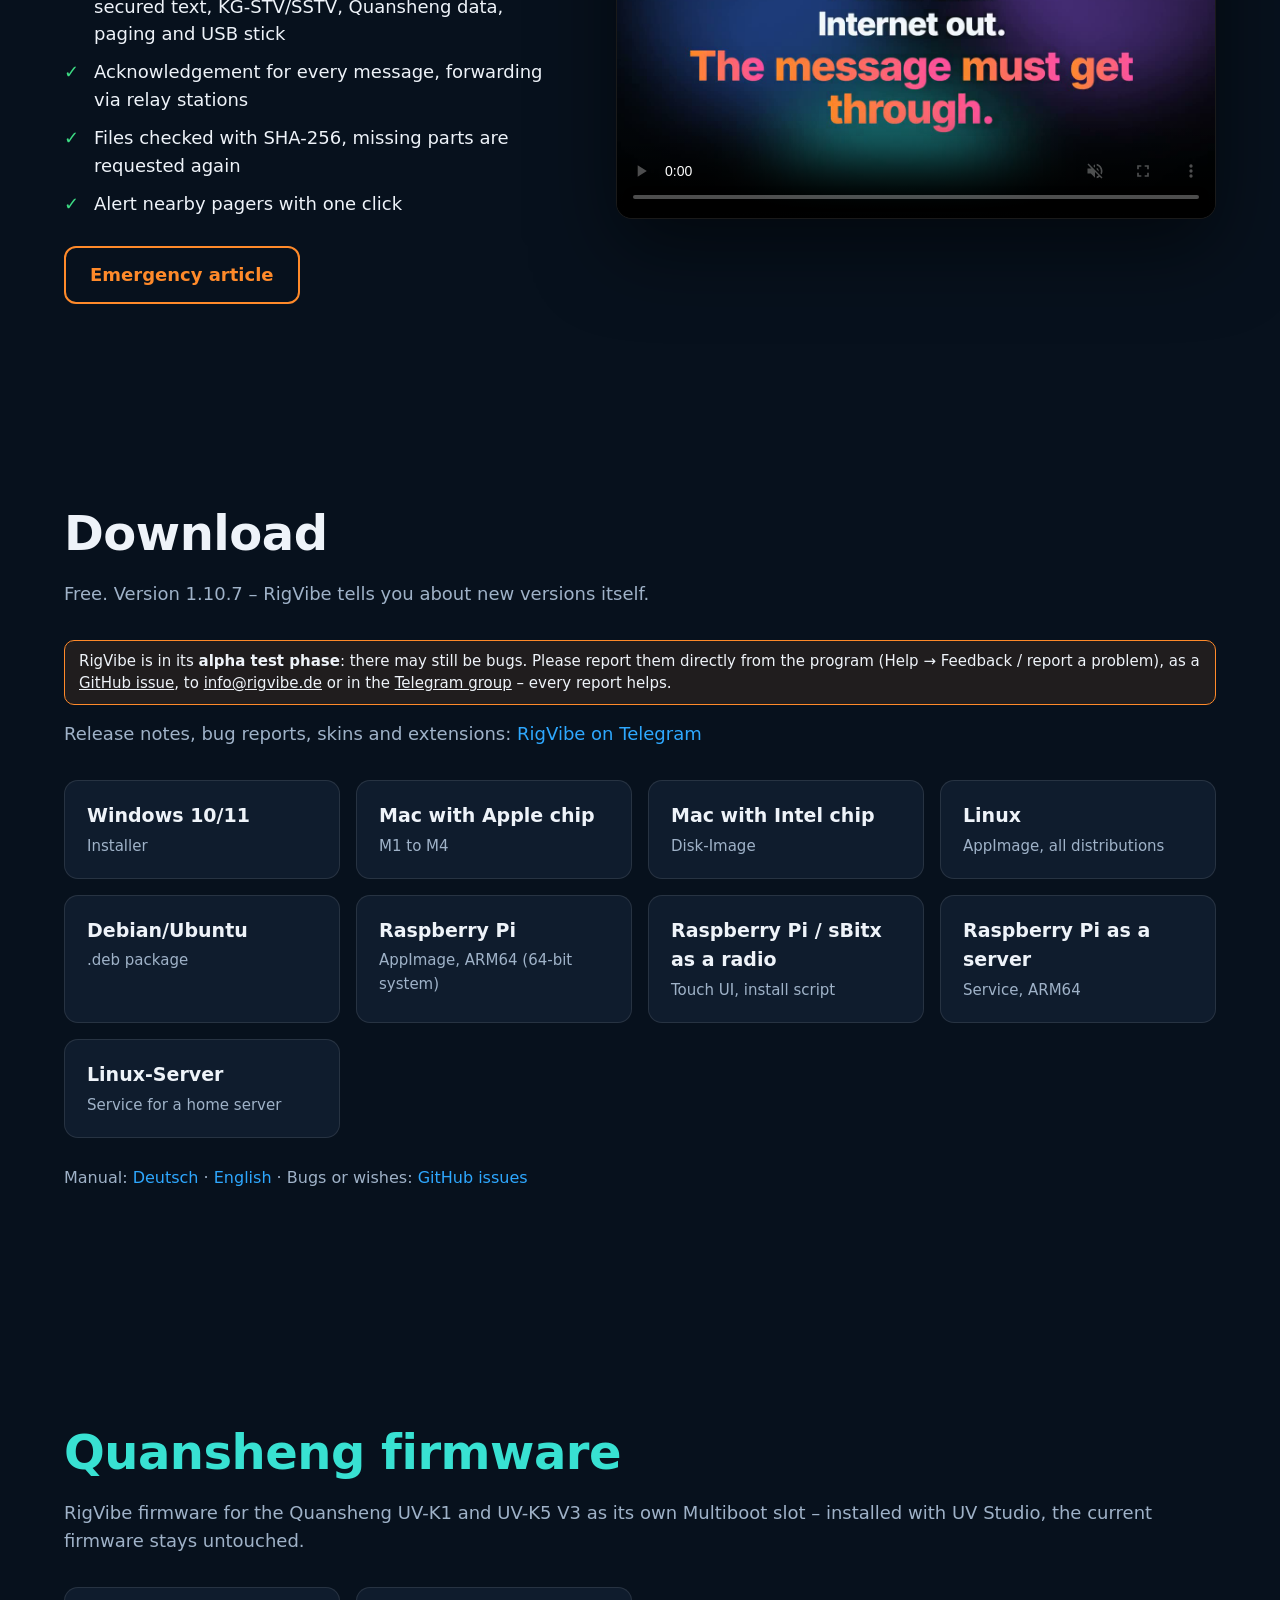
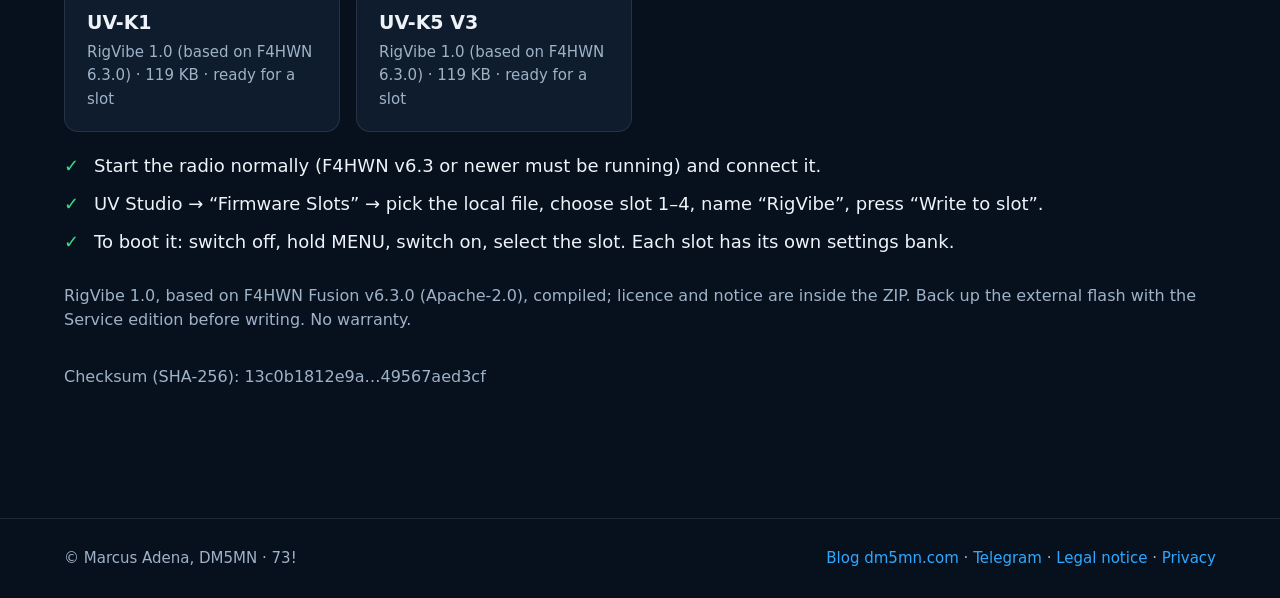
==== commit 7d20382c: "Website: Version und Download-Links 1.10.7" ====
--- a/index.html
+++ b/index.html
@@ -36,7 +36,7 @@
         <a class="btn" href="#download" data-en="Download for free">Kostenlos herunterladen</a>
         <a class="btn ghost" href="https://dm5mn.com/?p=190" data-en="More in the blog">Mehr im Blog</a>
       </div>
-      <p class="meta">Windows · Mac · Linux · Raspberry Pi · sBitx · <span class="ver">Version 1.10.6</span></p>
+      <p class="meta">Windows · Mac · Linux · Raspberry Pi · sBitx · <span class="ver">Version 1.10.7</span></p>
       <p class="alpha" data-en="&lt;b&gt;Alpha test phase:&lt;/b&gt; RigVibe is new and grows with its users. We depend on your tests and feedback – &lt;a href=&quot;https://github.com/djamplifier/rigvibe/issues&quot;&gt;report a bug&lt;/a&gt; or mail &lt;a href=&quot;mailto:info@rigvibe.de&quot;&gt;info@rigvibe.de&lt;/a&gt;."><b>Alpha-Testphase:</b> RigVibe ist neu und wächst mit seinen Nutzern. Wir sind auf deine Tests und Rückmeldungen angewiesen – <a href="https://github.com/djamplifier/rigvibe/issues">Fehler melden</a> oder Mail an <a href="mailto:info@rigvibe.de">info@rigvibe.de</a>.</p>
     </div>
     <figure class="video">
@@ -119,19 +119,19 @@
 
   <section id="download" class="block">
     <h2>Download</h2>
-    <p class="sub"><span data-en="Free.">Kostenlos.</span> <span class="ver">Version 1.10.6</span> <span data-en="– RigVibe tells you about new versions itself.">– RigVibe meldet neue Versionen selbst.</span></p>
+    <p class="sub"><span data-en="Free.">Kostenlos.</span> <span class="ver">Version 1.10.7</span> <span data-en="– RigVibe tells you about new versions itself.">– RigVibe meldet neue Versionen selbst.</span></p>
     <p class="alpha" data-en="RigVibe is in its &lt;b&gt;alpha test phase&lt;/b&gt;: there may still be bugs. Please report them directly from the program (Help → Feedback / report a problem), as a &lt;a href=&quot;https://github.com/djamplifier/rigvibe/issues&quot;&gt;GitHub issue&lt;/a&gt;, to &lt;a href=&quot;mailto:info@rigvibe.de&quot;&gt;info@rigvibe.de&lt;/a&gt; or in the &lt;a href=&quot;https://t.me/rigvibe&quot;&gt;Telegram group&lt;/a&gt; – every report helps.">RigVibe befindet sich in der <b>Alpha-Testphase</b>: Es kann noch Fehler geben. Melde sie bitte direkt aus dem Programm (Hilfe → Feedback / Problem melden), als <a href="https://github.com/djamplifier/rigvibe/issues">GitHub-Issue</a>, an <a href="mailto:info@rigvibe.de">info@rigvibe.de</a> oder in der <a href="https://t.me/rigvibe">Telegram-Gruppe</a> – jede Rückmeldung hilft.</p>
     <p class="sub"><span data-en="Release notes, bug reports, skins and extensions:">Versionsinfos, Fehlerberichte, Skins und Erweiterungen:</span> <a href="https://t.me/rigvibe" target="_blank" rel="noopener" data-en="RigVibe on Telegram">RigVibe bei Telegram</a></p>
     <div class="dl">
-      <a data-asset="Windows-Setup.exe" href="https://github.com/djamplifier/rigvibe/releases/download/v1.10.6/RigVibe-1.10.6-Windows-Setup.exe"><b>Windows 10/11</b><span data-en="Installer">Installationsprogramm</span></a>
-      <a data-asset="Mac-AppleSilicon.dmg" href="https://github.com/djamplifier/rigvibe/releases/download/v1.10.6/RigVibe-1.10.6-Mac-AppleSilicon.dmg"><b data-en="Mac with Apple chip">Mac mit Apple-Chip</b><span data-en="M1 to M4">M1 bis M4</span></a>
-      <a data-asset="Mac-Intel.dmg" href="https://github.com/djamplifier/rigvibe/releases/download/v1.10.6/RigVibe-1.10.6-Mac-Intel.dmg"><b data-en="Mac with Intel chip">Mac mit Intel-Chip</b><span>Disk-Image</span></a>
-      <a data-asset="Linux.AppImage" href="https://github.com/djamplifier/rigvibe/releases/download/v1.10.6/RigVibe-1.10.6-Linux.AppImage"><b>Linux</b><span data-en="AppImage, all distributions">AppImage, alle Distributionen</span></a>
-      <a data-asset="amd64.deb" href="https://github.com/djamplifier/rigvibe/releases/download/v1.10.6/rigvibe_1.10.6_amd64.deb"><b>Debian/Ubuntu</b><span data-en=".deb package">.deb-Paket</span></a>
-      <a data-asset="Raspberry-Pi-ARM64.AppImage" href="https://github.com/djamplifier/rigvibe/releases/download/v1.10.6/RigVibe-1.10.6-Raspberry-Pi-ARM64.AppImage"><b>Raspberry Pi</b><span data-en="AppImage, ARM64 (64-bit system)">AppImage, ARM64 (64-Bit-System)</span></a>
+      <a data-asset="Windows-Setup.exe" href="https://github.com/djamplifier/rigvibe/releases/download/v1.10.7/RigVibe-1.10.7-Windows-Setup.exe"><b>Windows 10/11</b><span data-en="Installer">Installationsprogramm</span></a>
+      <a data-asset="Mac-AppleSilicon.dmg" href="https://github.com/djamplifier/rigvibe/releases/download/v1.10.7/RigVibe-1.10.7-Mac-AppleSilicon.dmg"><b data-en="Mac with Apple chip">Mac mit Apple-Chip</b><span data-en="M1 to M4">M1 bis M4</span></a>
+      <a data-asset="Mac-Intel.dmg" href="https://github.com/djamplifier/rigvibe/releases/download/v1.10.7/RigVibe-1.10.7-Mac-Intel.dmg"><b data-en="Mac with Intel chip">Mac mit Intel-Chip</b><span>Disk-Image</span></a>
+      <a data-asset="Linux.AppImage" href="https://github.com/djamplifier/rigvibe/releases/download/v1.10.7/RigVibe-1.10.7-Linux.AppImage"><b>Linux</b><span data-en="AppImage, all distributions">AppImage, alle Distributionen</span></a>
+      <a data-asset="amd64.deb" href="https://github.com/djamplifier/rigvibe/releases/download/v1.10.7/rigvibe_1.10.7_amd64.deb"><b>Debian/Ubuntu</b><span data-en=".deb package">.deb-Paket</span></a>
+      <a data-asset="Raspberry-Pi-ARM64.AppImage" href="https://github.com/djamplifier/rigvibe/releases/download/v1.10.7/RigVibe-1.10.7-Raspberry-Pi-ARM64.AppImage"><b>Raspberry Pi</b><span data-en="AppImage, ARM64 (64-bit system)">AppImage, ARM64 (64-Bit-System)</span></a>
       <a href="#sbitx"><b data-en="Raspberry Pi / sBitx as a radio">Raspberry Pi / sBitx als Gerät</b><span data-en="Touch UI, install script">Touch-Oberfläche, Installationsskript</span></a>
-      <a data-asset="Linux-ARM64-Server.tar.gz" href="https://github.com/djamplifier/rigvibe/releases/download/v1.10.6/RigVibe-1.10.6-Linux-ARM64-Server.tar.gz"><b data-en="Raspberry Pi as a server">Raspberry Pi als Server</b><span data-en="Service, ARM64">Dienst, ARM64</span></a>
-      <a data-asset="Linux-Server.tar.gz" href="https://github.com/djamplifier/rigvibe/releases/download/v1.10.6/RigVibe-1.10.6-Linux-Server.tar.gz"><b>Linux-Server</b><span data-en="Service for a home server">Dienst für den Heimserver</span></a>
+      <a data-asset="Linux-ARM64-Server.tar.gz" href="https://github.com/djamplifier/rigvibe/releases/download/v1.10.7/RigVibe-1.10.7-Linux-ARM64-Server.tar.gz"><b data-en="Raspberry Pi as a server">Raspberry Pi als Server</b><span data-en="Service, ARM64">Dienst, ARM64</span></a>
+      <a data-asset="Linux-Server.tar.gz" href="https://github.com/djamplifier/rigvibe/releases/download/v1.10.7/RigVibe-1.10.7-Linux-Server.tar.gz"><b>Linux-Server</b><span data-en="Service for a home server">Dienst für den Heimserver</span></a>
     </div>
     <p class="sub small"><span data-en="Manual:">Anleitung:</span> <a href="https://github.com/djamplifier/rigvibe/blob/main/docs/Anleitung.md">Deutsch</a> · <a href="https://github.com/djamplifier/rigvibe/blob/main/docs/Manual.md">English</a> · <span data-en="Bugs or wishes:">Fehler oder Wünsche:</span> <a href="https://github.com/djamplifier/rigvibe/issues" data-en="GitHub issues">GitHub-Issues</a></p>
   </section>
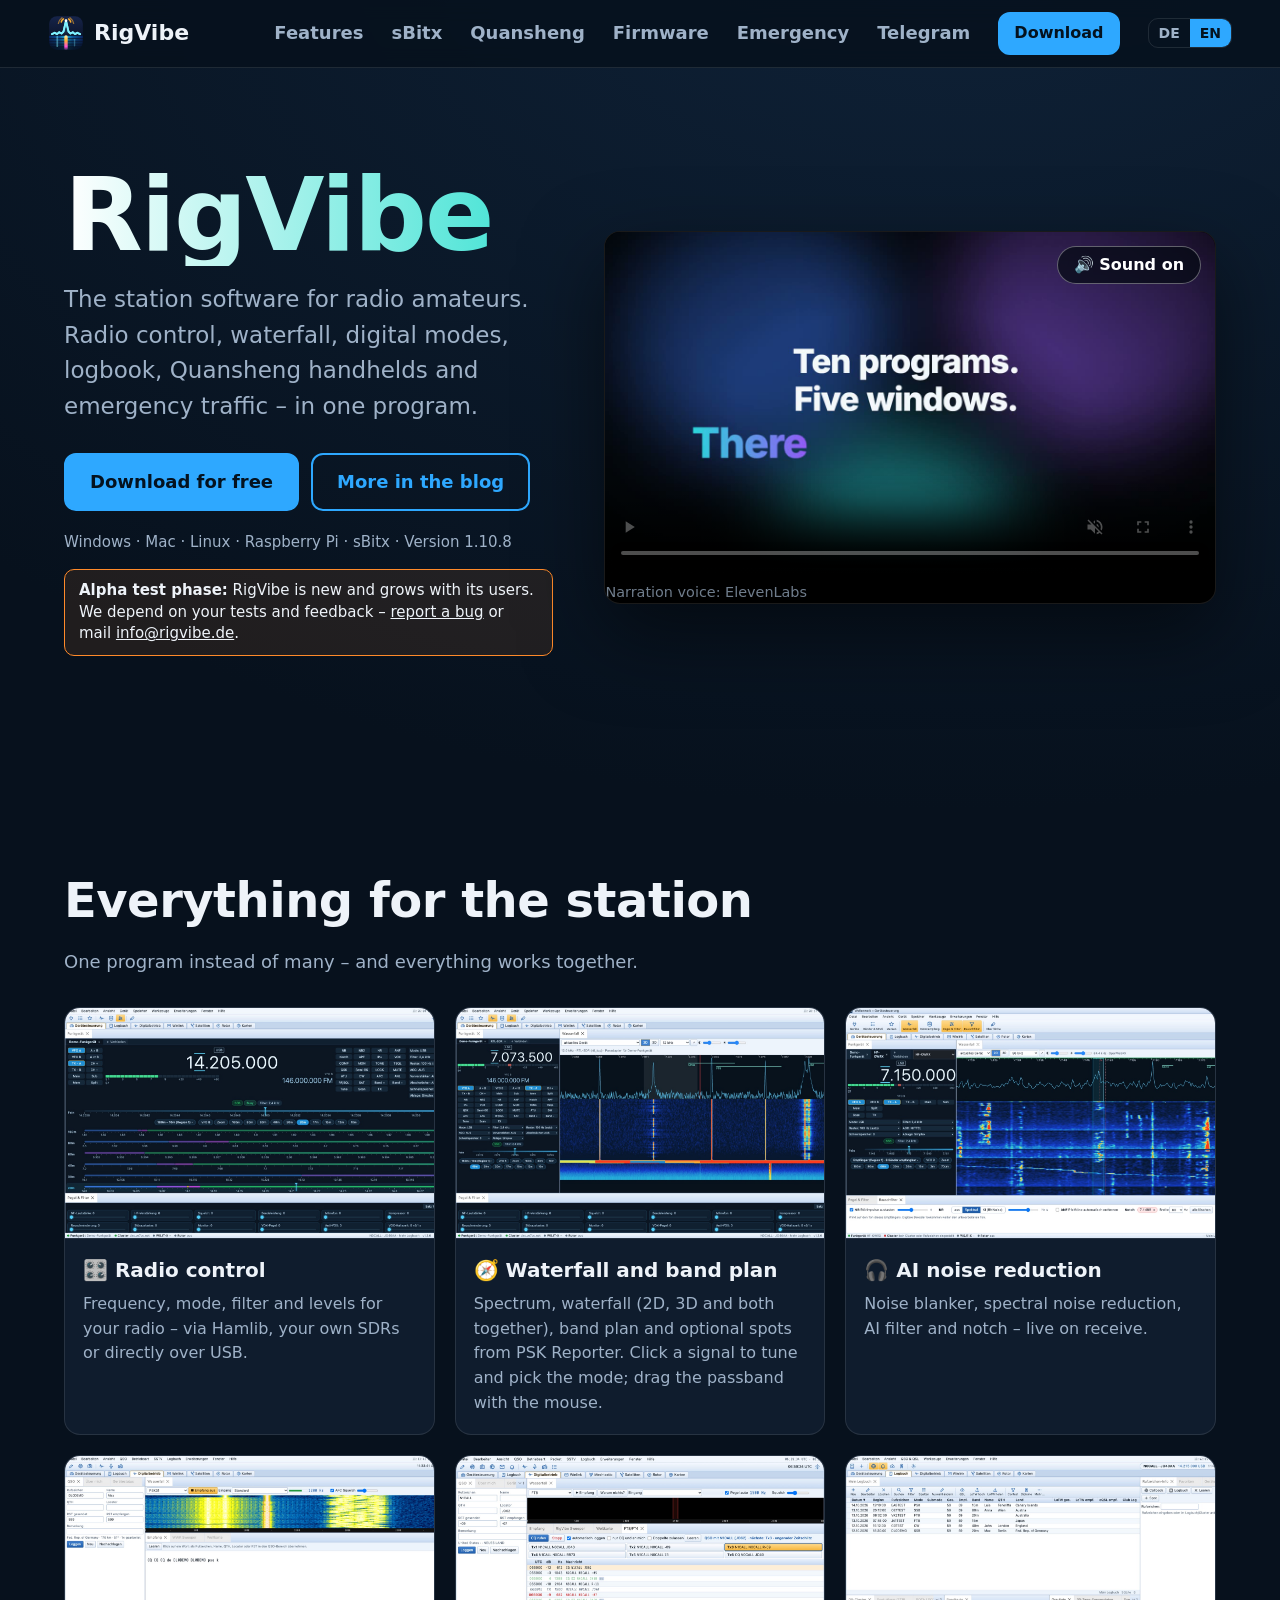
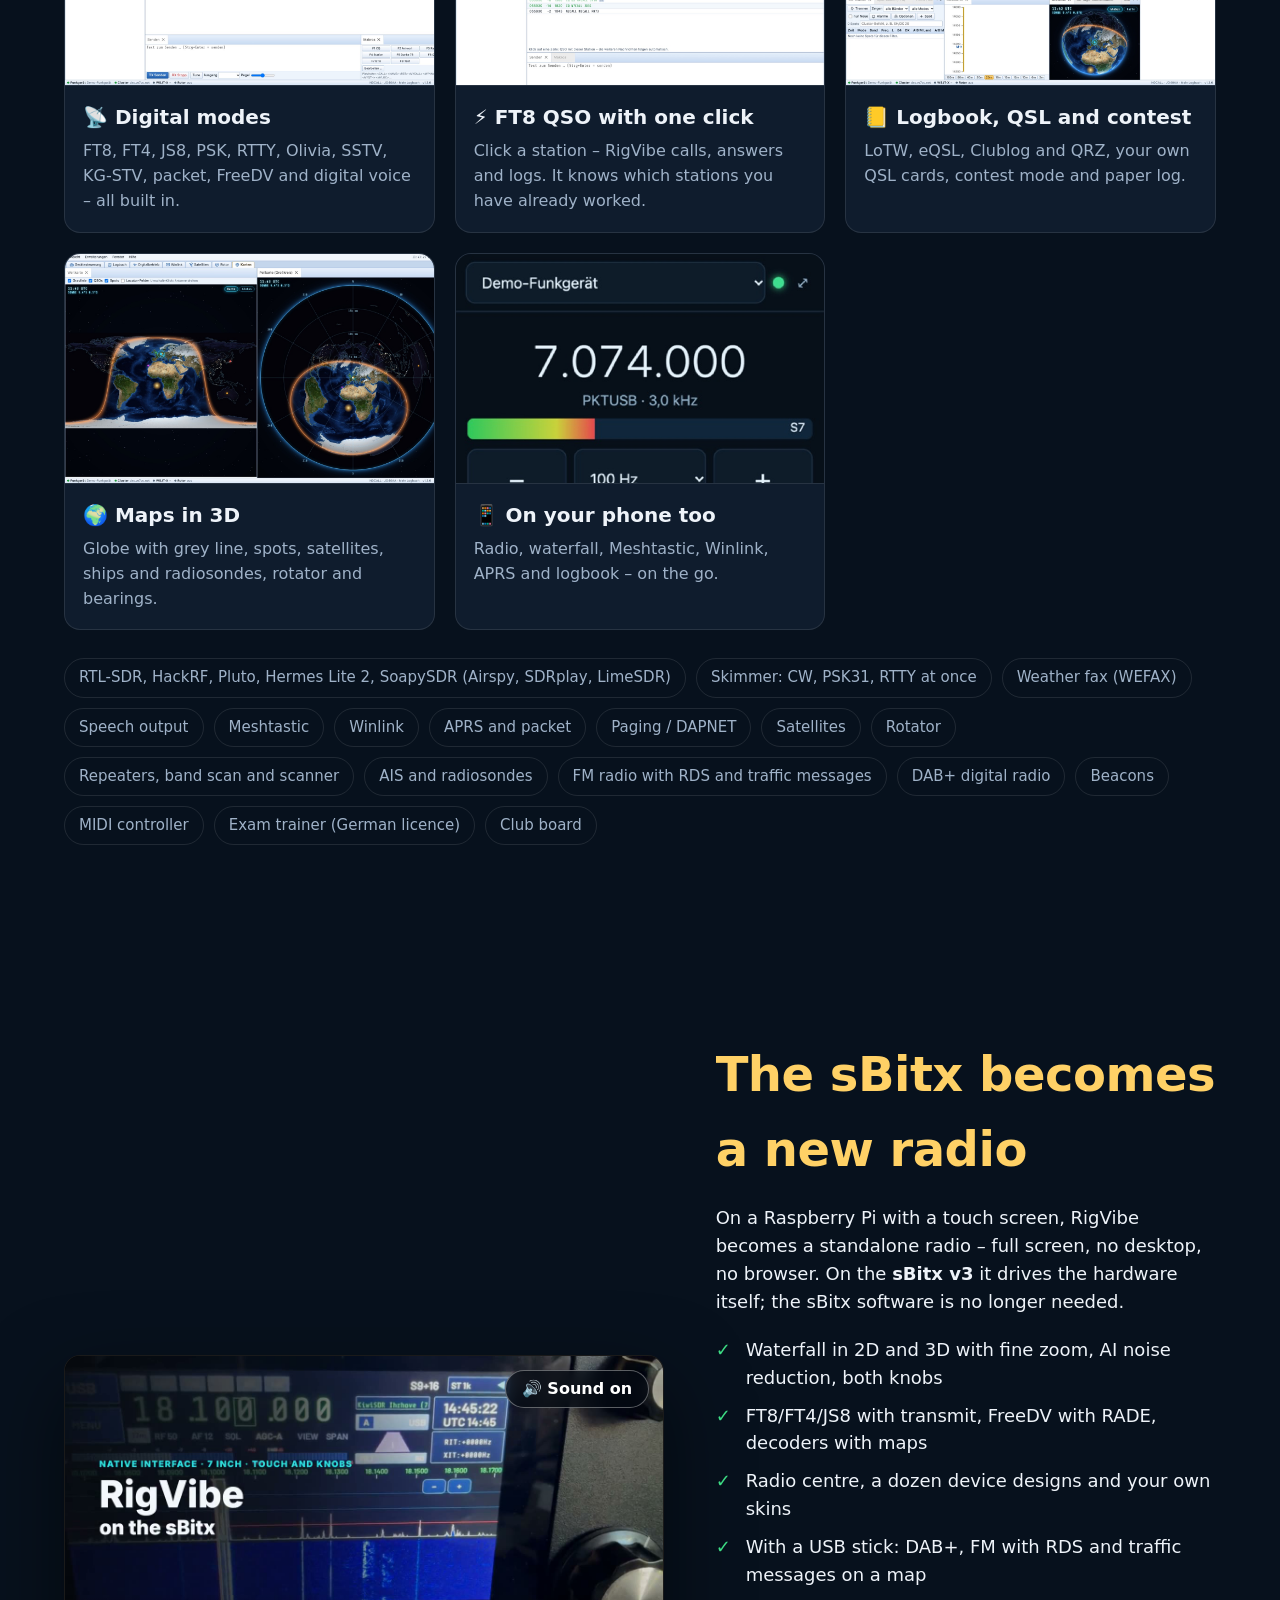
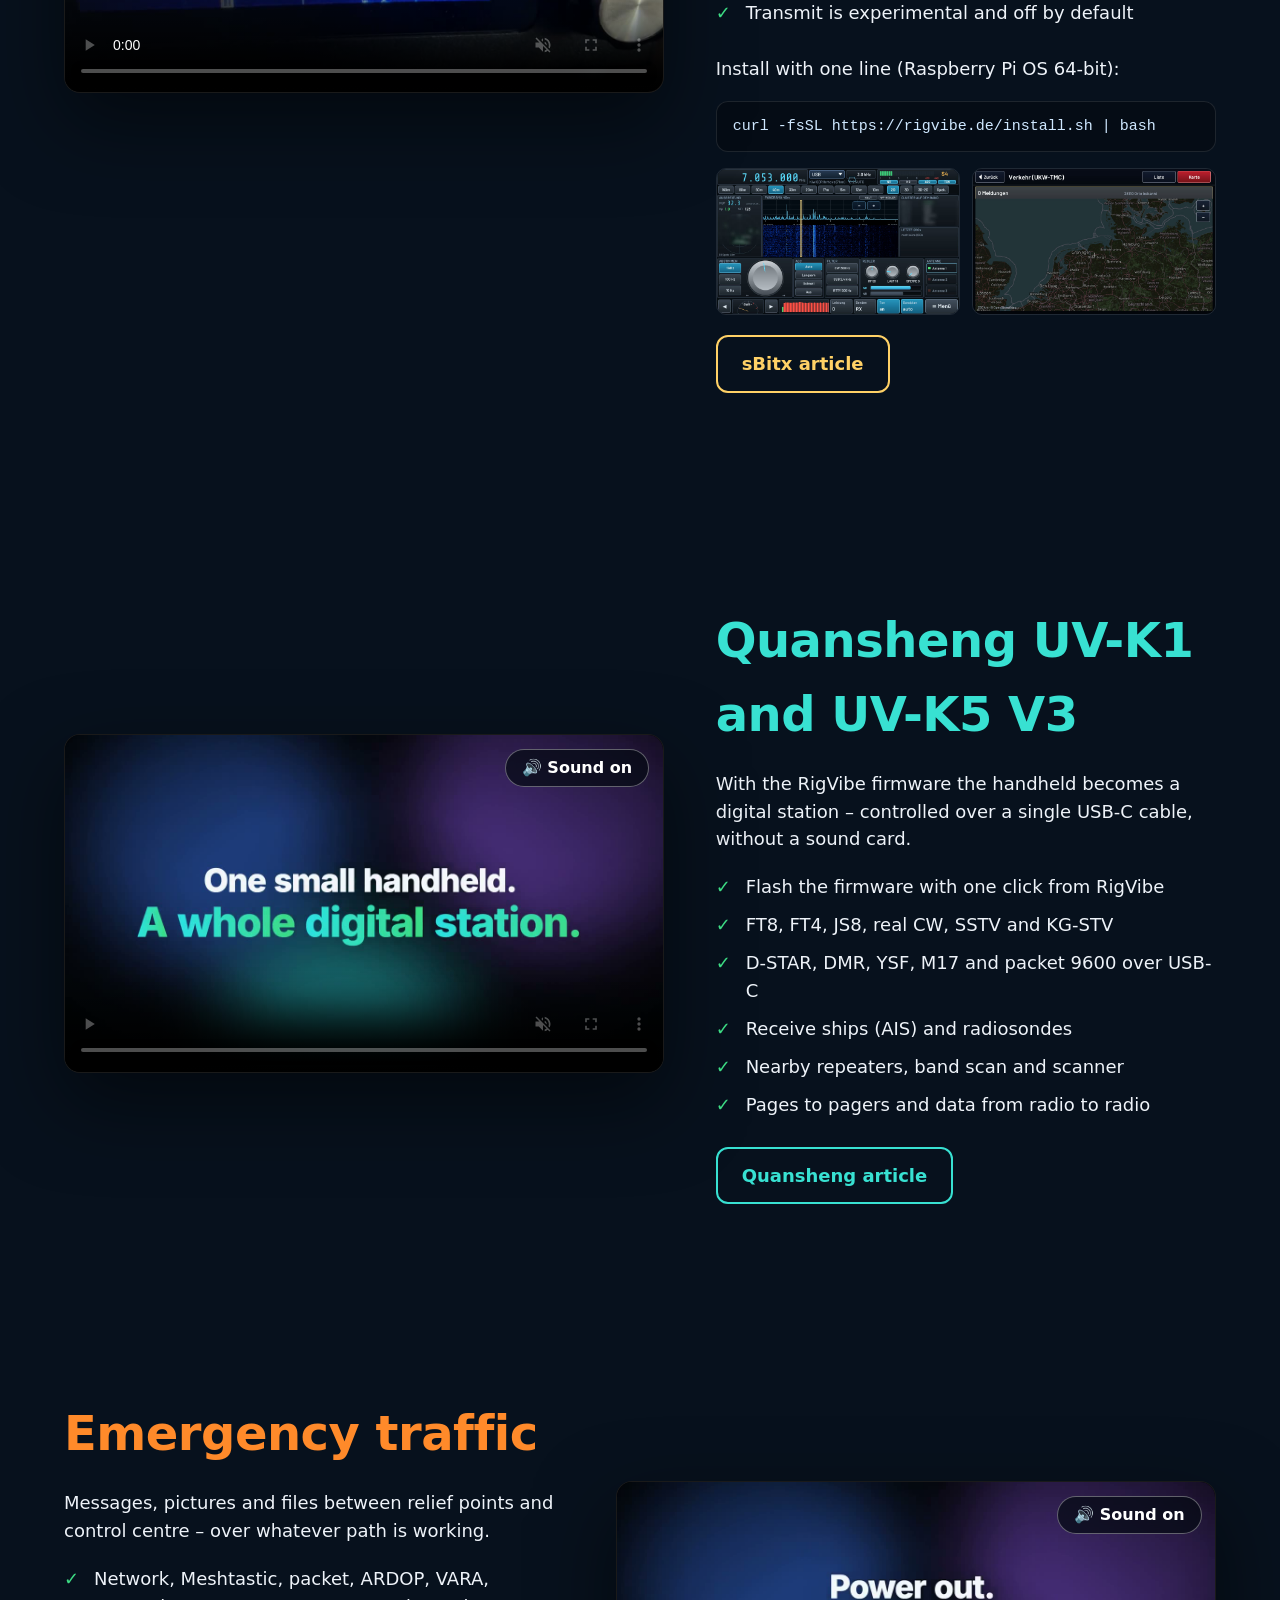
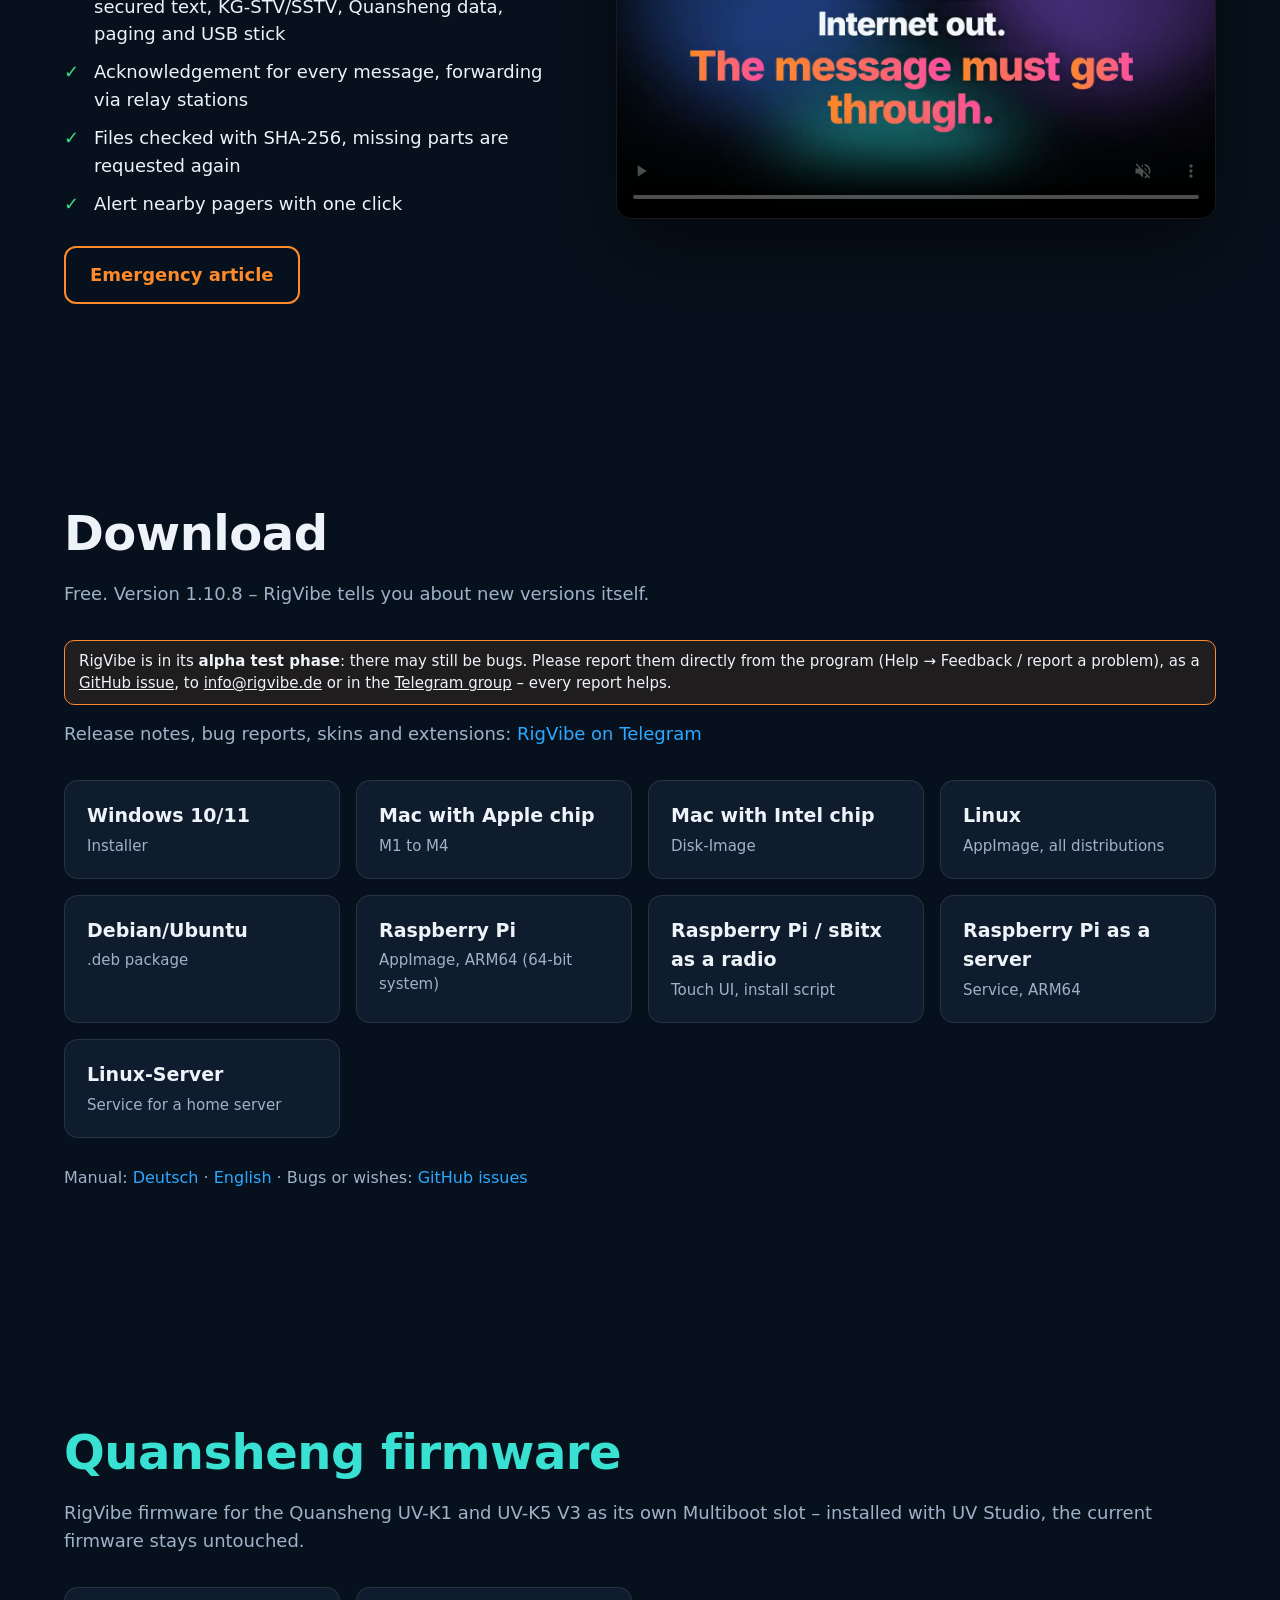
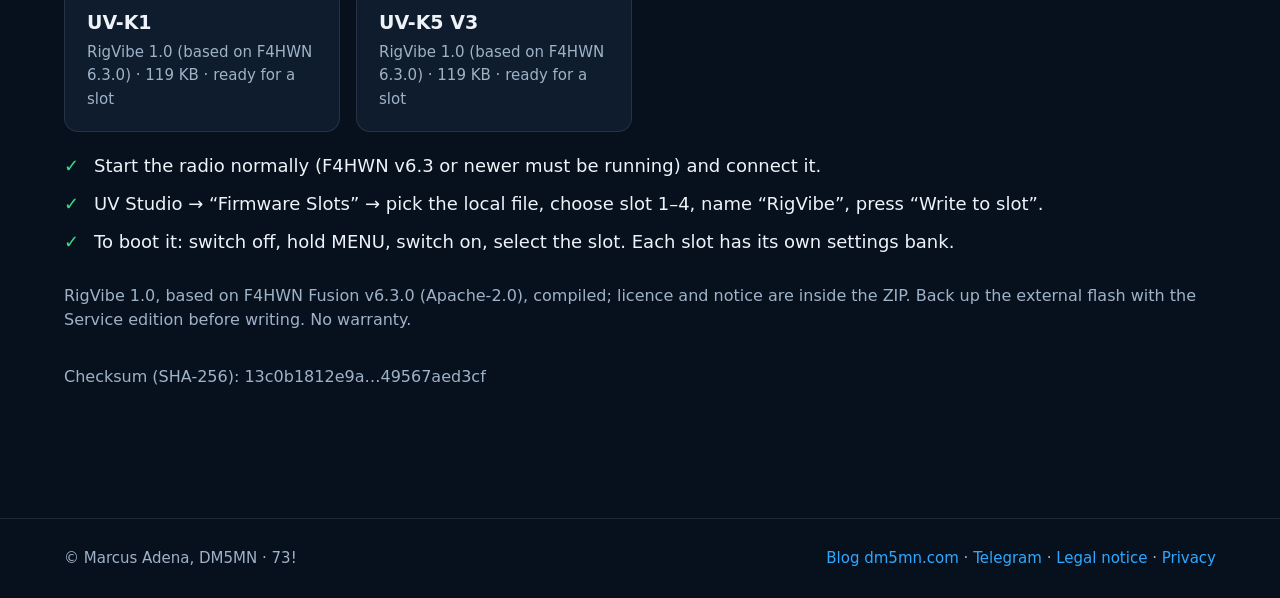
==== commit 12a5806a: "Website: Version und Download-Links 1.10.8" ====
--- a/index.html
+++ b/index.html
@@ -36,7 +36,7 @@
         <a class="btn" href="#download" data-en="Download for free">Kostenlos herunterladen</a>
         <a class="btn ghost" href="https://dm5mn.com/?p=190" data-en="More in the blog">Mehr im Blog</a>
       </div>
-      <p class="meta">Windows · Mac · Linux · Raspberry Pi · sBitx · <span class="ver">Version 1.10.7</span></p>
+      <p class="meta">Windows · Mac · Linux · Raspberry Pi · sBitx · <span class="ver">Version 1.10.8</span></p>
       <p class="alpha" data-en="&lt;b&gt;Alpha test phase:&lt;/b&gt; RigVibe is new and grows with its users. We depend on your tests and feedback – &lt;a href=&quot;https://github.com/djamplifier/rigvibe/issues&quot;&gt;report a bug&lt;/a&gt; or mail &lt;a href=&quot;mailto:info@rigvibe.de&quot;&gt;info@rigvibe.de&lt;/a&gt;."><b>Alpha-Testphase:</b> RigVibe ist neu und wächst mit seinen Nutzern. Wir sind auf deine Tests und Rückmeldungen angewiesen – <a href="https://github.com/djamplifier/rigvibe/issues">Fehler melden</a> oder Mail an <a href="mailto:info@rigvibe.de">info@rigvibe.de</a>.</p>
     </div>
     <figure class="video">
@@ -119,19 +119,19 @@
 
   <section id="download" class="block">
     <h2>Download</h2>
-    <p class="sub"><span data-en="Free.">Kostenlos.</span> <span class="ver">Version 1.10.7</span> <span data-en="– RigVibe tells you about new versions itself.">– RigVibe meldet neue Versionen selbst.</span></p>
+    <p class="sub"><span data-en="Free.">Kostenlos.</span> <span class="ver">Version 1.10.8</span> <span data-en="– RigVibe tells you about new versions itself.">– RigVibe meldet neue Versionen selbst.</span></p>
     <p class="alpha" data-en="RigVibe is in its &lt;b&gt;alpha test phase&lt;/b&gt;: there may still be bugs. Please report them directly from the program (Help → Feedback / report a problem), as a &lt;a href=&quot;https://github.com/djamplifier/rigvibe/issues&quot;&gt;GitHub issue&lt;/a&gt;, to &lt;a href=&quot;mailto:info@rigvibe.de&quot;&gt;info@rigvibe.de&lt;/a&gt; or in the &lt;a href=&quot;https://t.me/rigvibe&quot;&gt;Telegram group&lt;/a&gt; – every report helps.">RigVibe befindet sich in der <b>Alpha-Testphase</b>: Es kann noch Fehler geben. Melde sie bitte direkt aus dem Programm (Hilfe → Feedback / Problem melden), als <a href="https://github.com/djamplifier/rigvibe/issues">GitHub-Issue</a>, an <a href="mailto:info@rigvibe.de">info@rigvibe.de</a> oder in der <a href="https://t.me/rigvibe">Telegram-Gruppe</a> – jede Rückmeldung hilft.</p>
     <p class="sub"><span data-en="Release notes, bug reports, skins and extensions:">Versionsinfos, Fehlerberichte, Skins und Erweiterungen:</span> <a href="https://t.me/rigvibe" target="_blank" rel="noopener" data-en="RigVibe on Telegram">RigVibe bei Telegram</a></p>
     <div class="dl">
-      <a data-asset="Windows-Setup.exe" href="https://github.com/djamplifier/rigvibe/releases/download/v1.10.7/RigVibe-1.10.7-Windows-Setup.exe"><b>Windows 10/11</b><span data-en="Installer">Installationsprogramm</span></a>
-      <a data-asset="Mac-AppleSilicon.dmg" href="https://github.com/djamplifier/rigvibe/releases/download/v1.10.7/RigVibe-1.10.7-Mac-AppleSilicon.dmg"><b data-en="Mac with Apple chip">Mac mit Apple-Chip</b><span data-en="M1 to M4">M1 bis M4</span></a>
-      <a data-asset="Mac-Intel.dmg" href="https://github.com/djamplifier/rigvibe/releases/download/v1.10.7/RigVibe-1.10.7-Mac-Intel.dmg"><b data-en="Mac with Intel chip">Mac mit Intel-Chip</b><span>Disk-Image</span></a>
-      <a data-asset="Linux.AppImage" href="https://github.com/djamplifier/rigvibe/releases/download/v1.10.7/RigVibe-1.10.7-Linux.AppImage"><b>Linux</b><span data-en="AppImage, all distributions">AppImage, alle Distributionen</span></a>
-      <a data-asset="amd64.deb" href="https://github.com/djamplifier/rigvibe/releases/download/v1.10.7/rigvibe_1.10.7_amd64.deb"><b>Debian/Ubuntu</b><span data-en=".deb package">.deb-Paket</span></a>
-      <a data-asset="Raspberry-Pi-ARM64.AppImage" href="https://github.com/djamplifier/rigvibe/releases/download/v1.10.7/RigVibe-1.10.7-Raspberry-Pi-ARM64.AppImage"><b>Raspberry Pi</b><span data-en="AppImage, ARM64 (64-bit system)">AppImage, ARM64 (64-Bit-System)</span></a>
+      <a data-asset="Windows-Setup.exe" href="https://github.com/djamplifier/rigvibe/releases/download/v1.10.8/RigVibe-1.10.8-Windows-Setup.exe"><b>Windows 10/11</b><span data-en="Installer">Installationsprogramm</span></a>
+      <a data-asset="Mac-AppleSilicon.dmg" href="https://github.com/djamplifier/rigvibe/releases/download/v1.10.8/RigVibe-1.10.8-Mac-AppleSilicon.dmg"><b data-en="Mac with Apple chip">Mac mit Apple-Chip</b><span data-en="M1 to M4">M1 bis M4</span></a>
+      <a data-asset="Mac-Intel.dmg" href="https://github.com/djamplifier/rigvibe/releases/download/v1.10.8/RigVibe-1.10.8-Mac-Intel.dmg"><b data-en="Mac with Intel chip">Mac mit Intel-Chip</b><span>Disk-Image</span></a>
+      <a data-asset="Linux.AppImage" href="https://github.com/djamplifier/rigvibe/releases/download/v1.10.8/RigVibe-1.10.8-Linux.AppImage"><b>Linux</b><span data-en="AppImage, all distributions">AppImage, alle Distributionen</span></a>
+      <a data-asset="amd64.deb" href="https://github.com/djamplifier/rigvibe/releases/download/v1.10.8/rigvibe_1.10.8_amd64.deb"><b>Debian/Ubuntu</b><span data-en=".deb package">.deb-Paket</span></a>
+      <a data-asset="Raspberry-Pi-ARM64.AppImage" href="https://github.com/djamplifier/rigvibe/releases/download/v1.10.8/RigVibe-1.10.8-Raspberry-Pi-ARM64.AppImage"><b>Raspberry Pi</b><span data-en="AppImage, ARM64 (64-bit system)">AppImage, ARM64 (64-Bit-System)</span></a>
       <a href="#sbitx"><b data-en="Raspberry Pi / sBitx as a radio">Raspberry Pi / sBitx als Gerät</b><span data-en="Touch UI, install script">Touch-Oberfläche, Installationsskript</span></a>
-      <a data-asset="Linux-ARM64-Server.tar.gz" href="https://github.com/djamplifier/rigvibe/releases/download/v1.10.7/RigVibe-1.10.7-Linux-ARM64-Server.tar.gz"><b data-en="Raspberry Pi as a server">Raspberry Pi als Server</b><span data-en="Service, ARM64">Dienst, ARM64</span></a>
-      <a data-asset="Linux-Server.tar.gz" href="https://github.com/djamplifier/rigvibe/releases/download/v1.10.7/RigVibe-1.10.7-Linux-Server.tar.gz"><b>Linux-Server</b><span data-en="Service for a home server">Dienst für den Heimserver</span></a>
+      <a data-asset="Linux-ARM64-Server.tar.gz" href="https://github.com/djamplifier/rigvibe/releases/download/v1.10.8/RigVibe-1.10.8-Linux-ARM64-Server.tar.gz"><b data-en="Raspberry Pi as a server">Raspberry Pi als Server</b><span data-en="Service, ARM64">Dienst, ARM64</span></a>
+      <a data-asset="Linux-Server.tar.gz" href="https://github.com/djamplifier/rigvibe/releases/download/v1.10.8/RigVibe-1.10.8-Linux-Server.tar.gz"><b>Linux-Server</b><span data-en="Service for a home server">Dienst für den Heimserver</span></a>
     </div>
     <p class="sub small"><span data-en="Manual:">Anleitung:</span> <a href="https://github.com/djamplifier/rigvibe/blob/main/docs/Anleitung.md">Deutsch</a> · <a href="https://github.com/djamplifier/rigvibe/blob/main/docs/Manual.md">English</a> · <span data-en="Bugs or wishes:">Fehler oder Wünsche:</span> <a href="https://github.com/djamplifier/rigvibe/issues" data-en="GitHub issues">GitHub-Issues</a></p>
   </section>
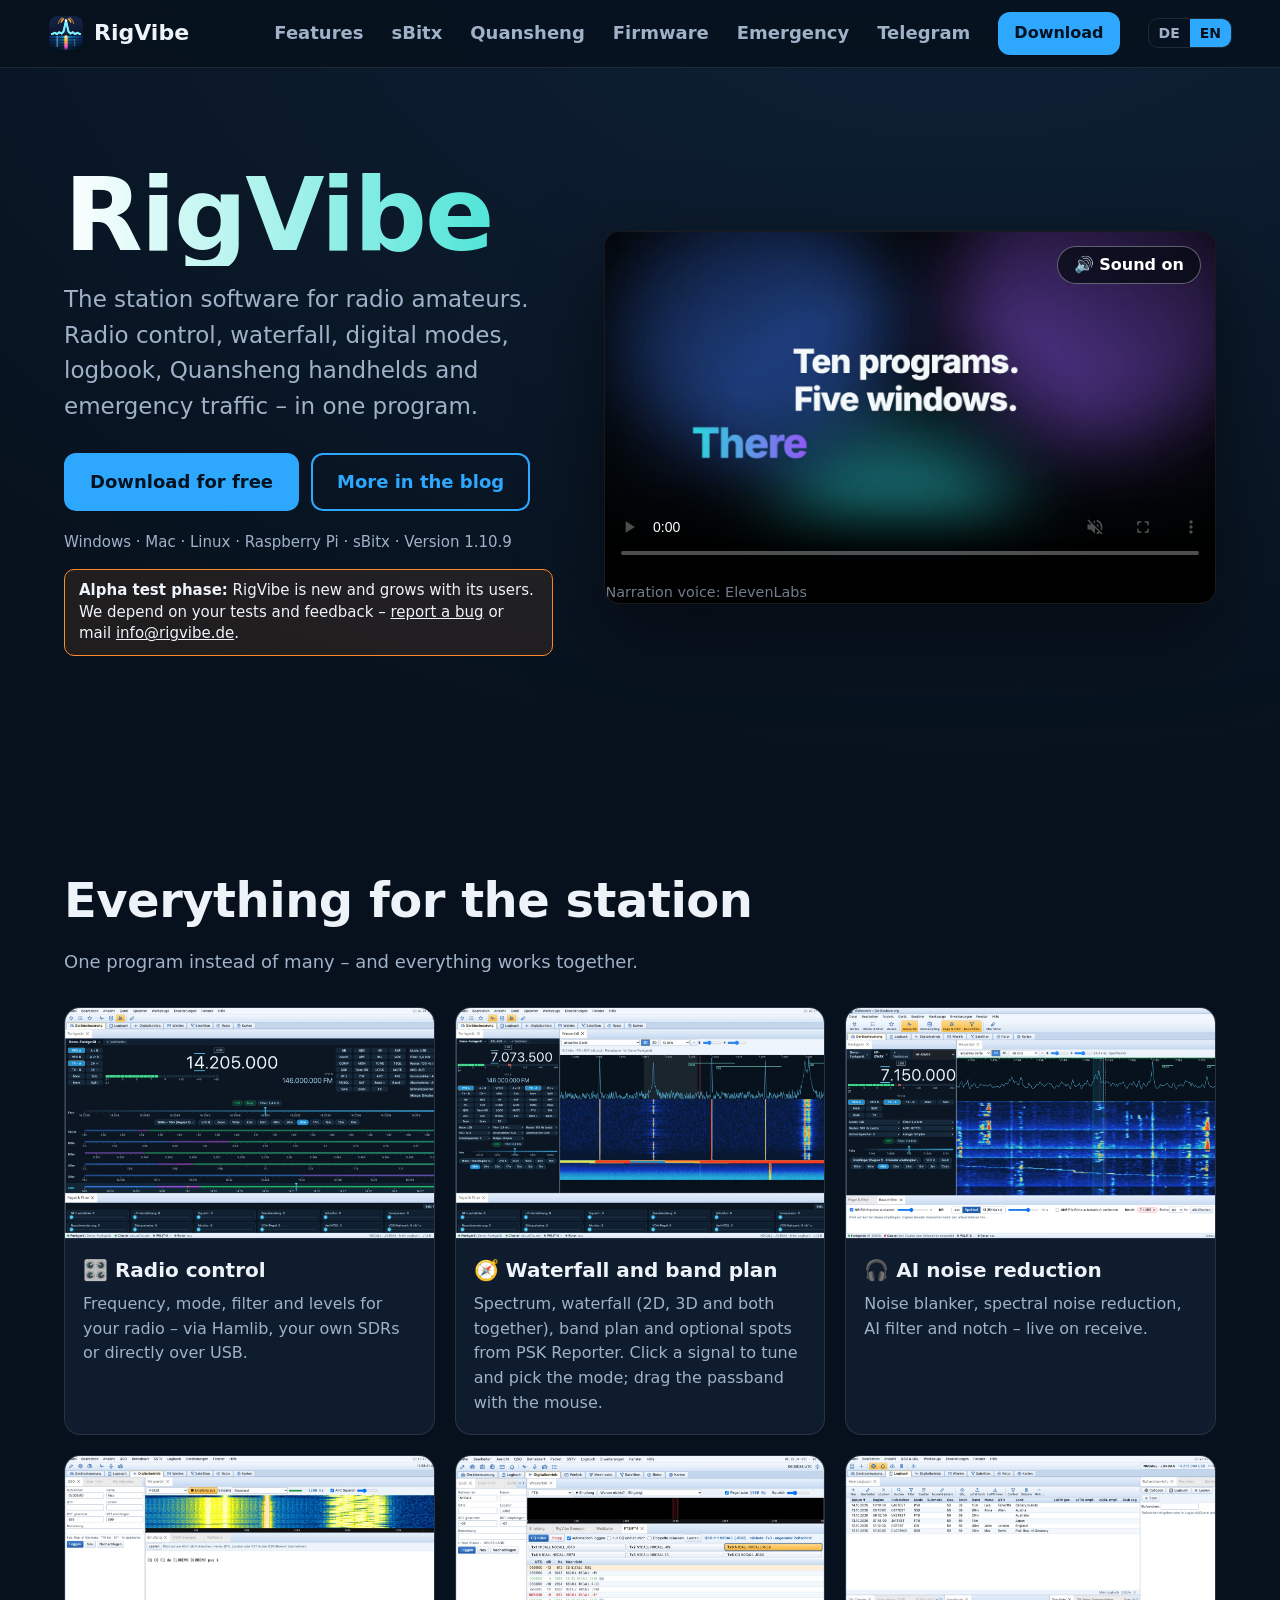
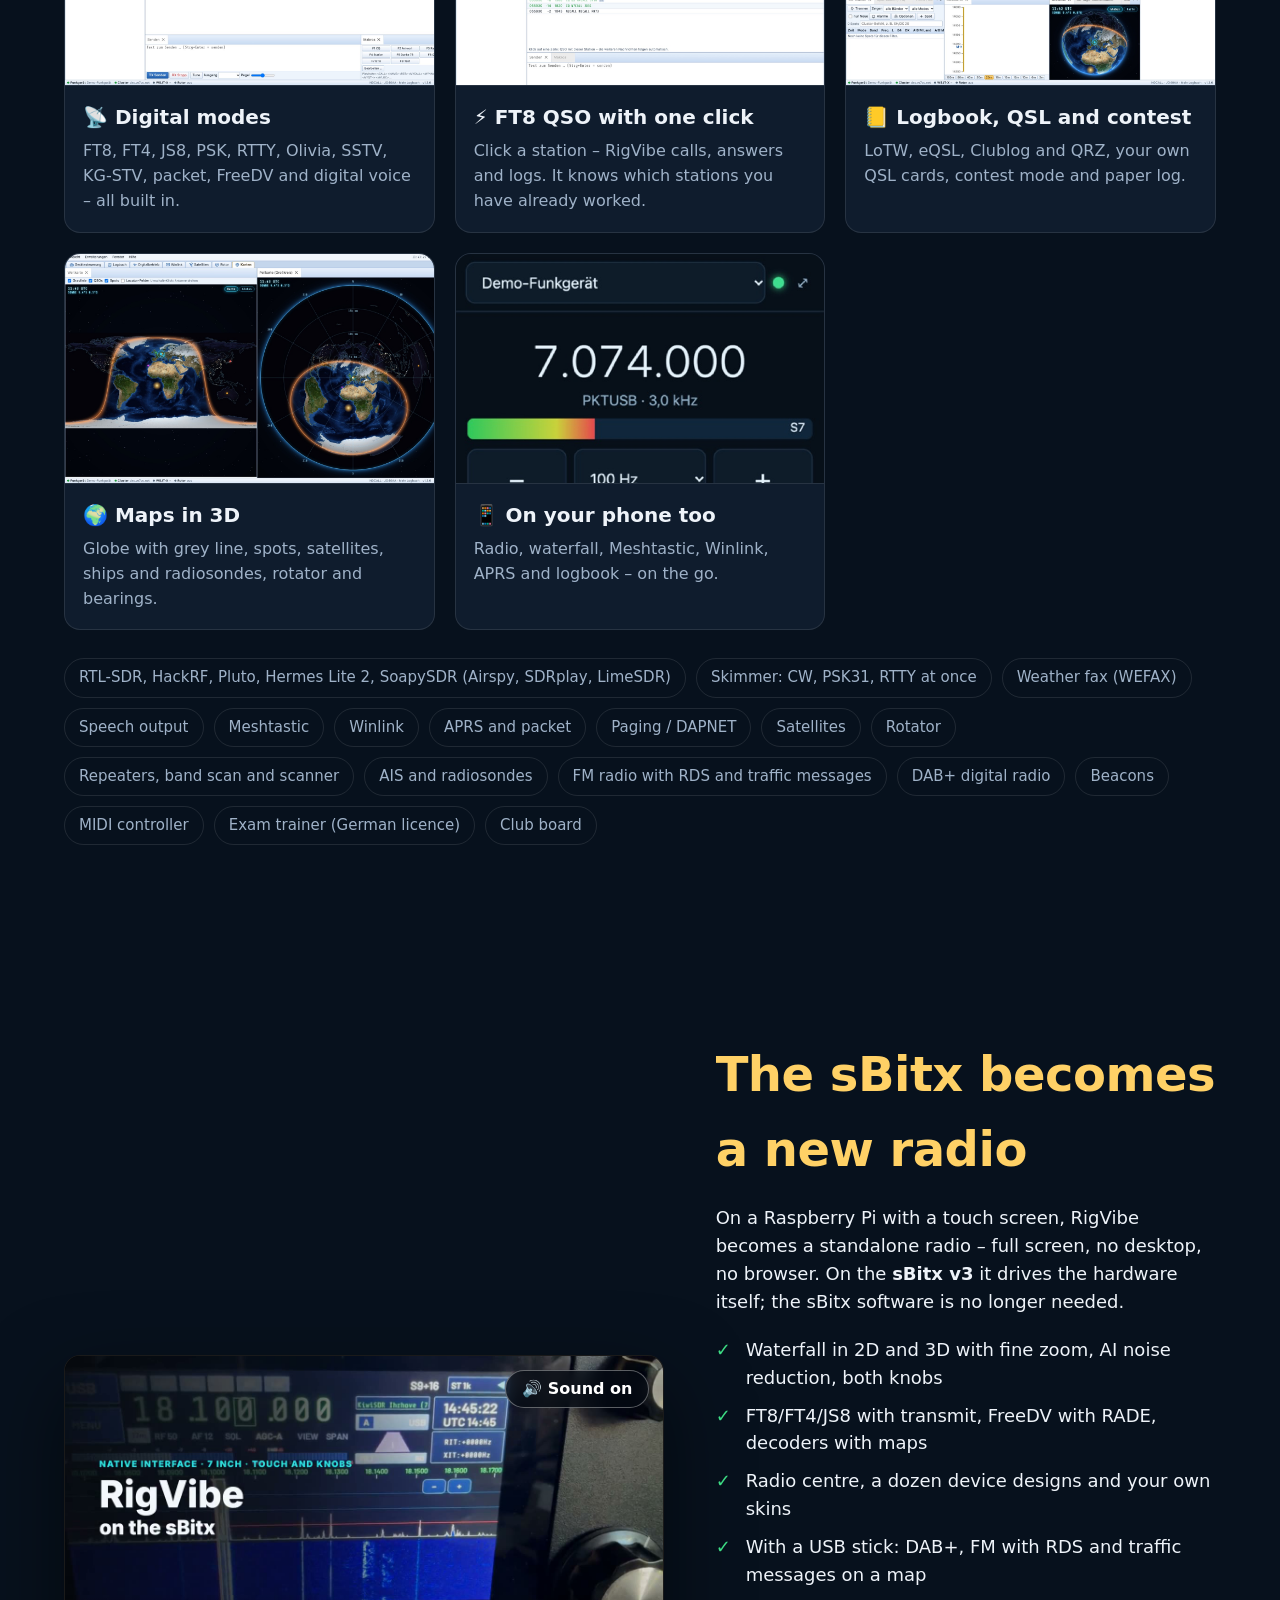
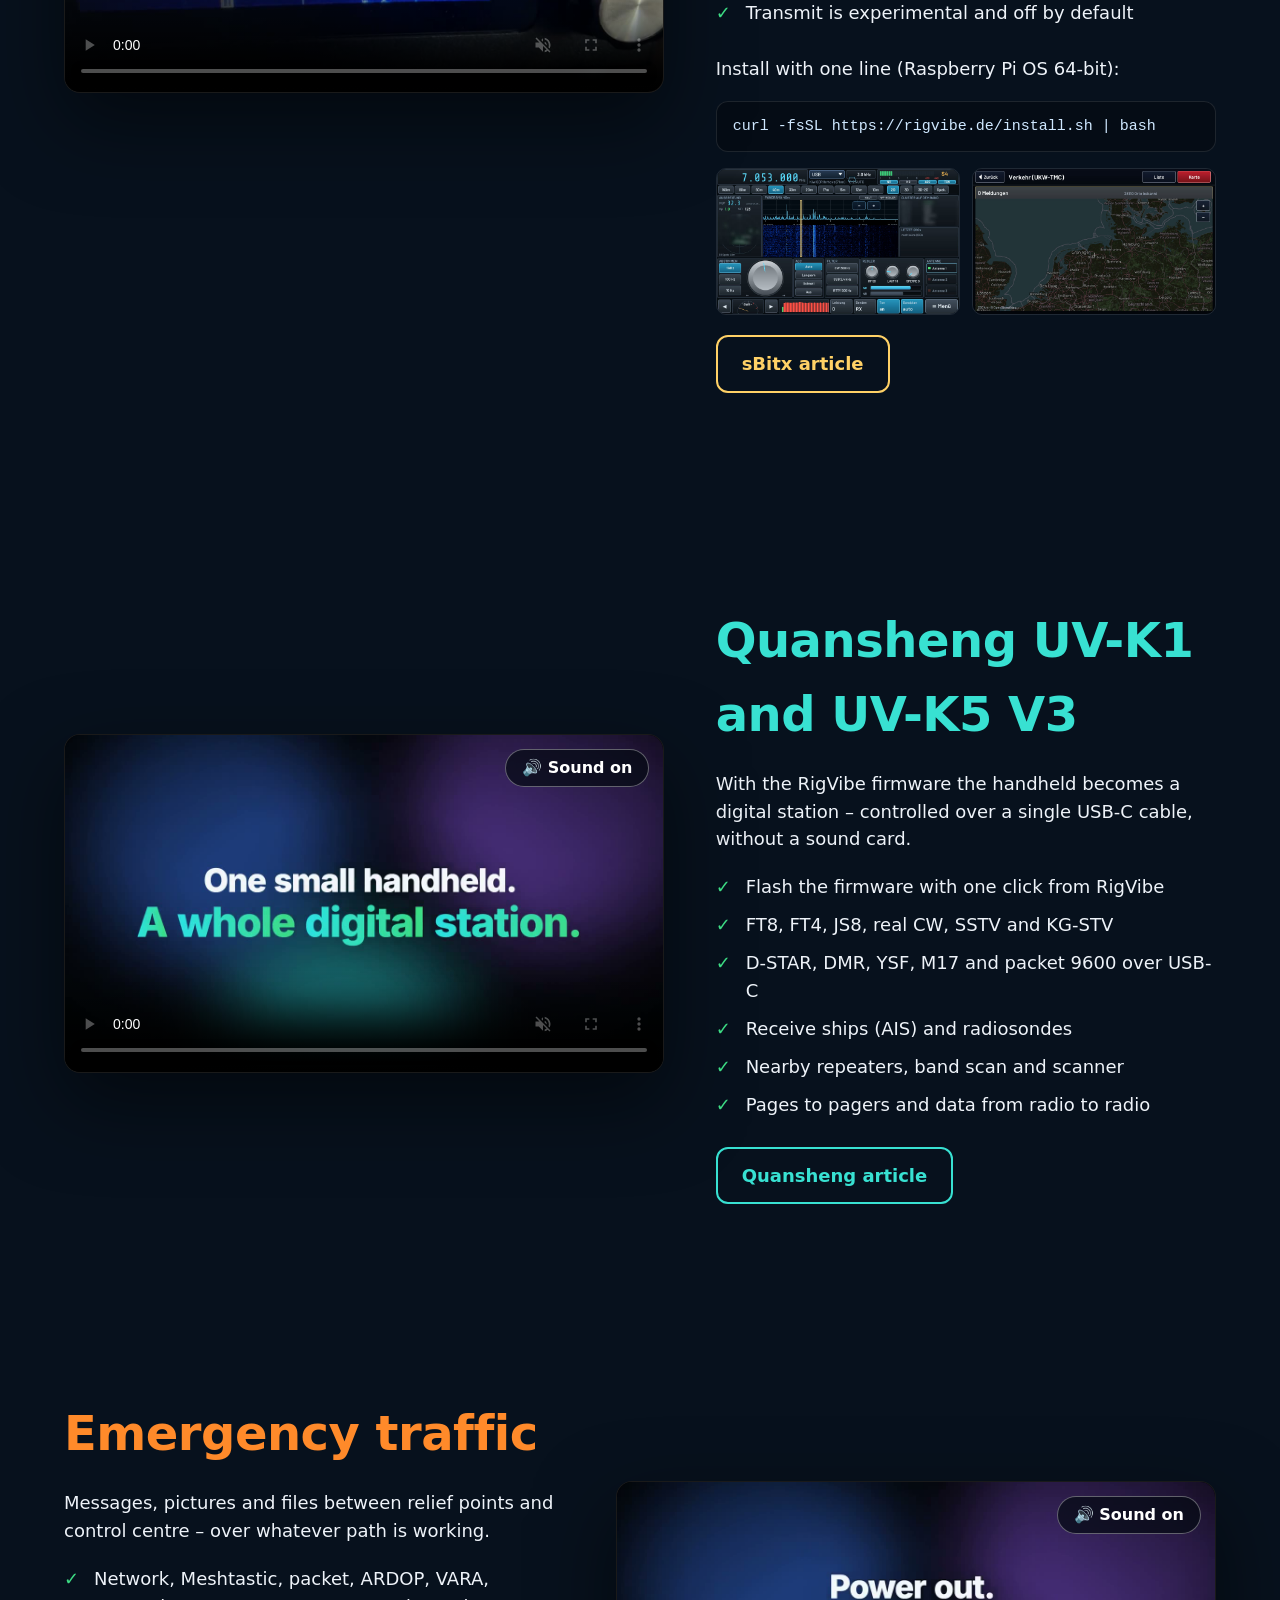
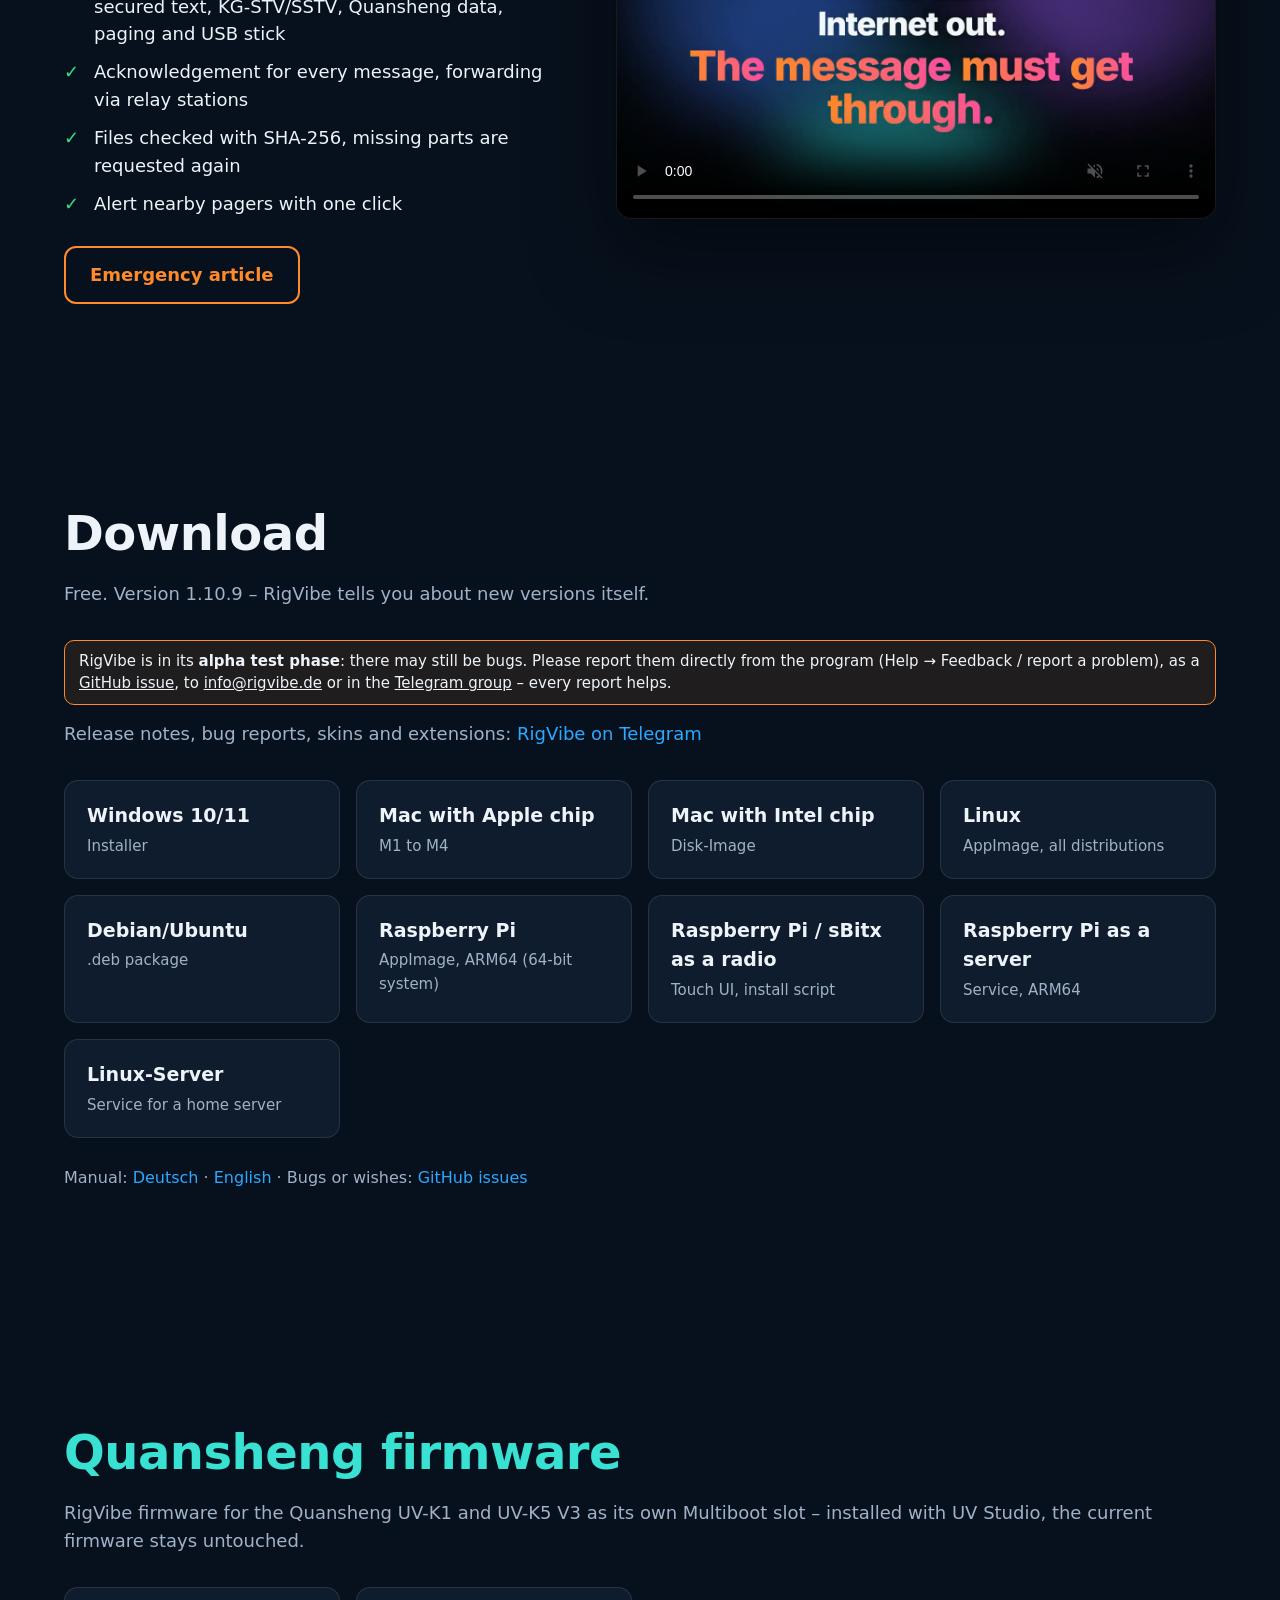
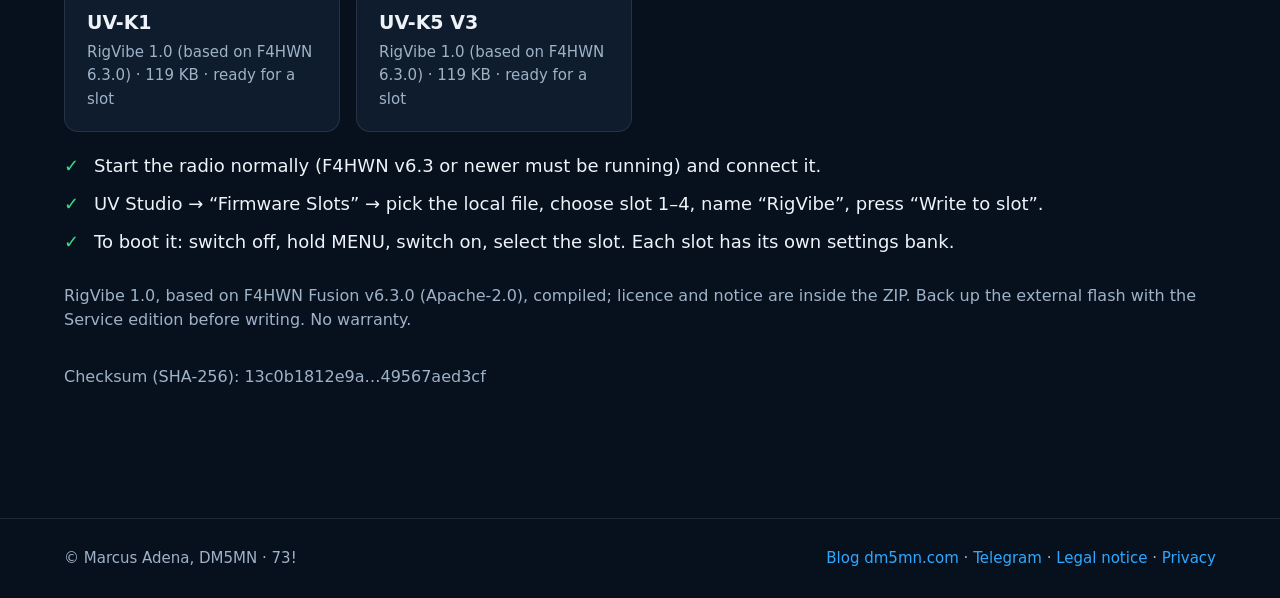
==== commit 7526d1b3: "Website: Version und Download-Links 1.10.9" ====
--- a/index.html
+++ b/index.html
@@ -36,7 +36,7 @@
         <a class="btn" href="#download" data-en="Download for free">Kostenlos herunterladen</a>
         <a class="btn ghost" href="https://dm5mn.com/?p=190" data-en="More in the blog">Mehr im Blog</a>
       </div>
-      <p class="meta">Windows · Mac · Linux · Raspberry Pi · sBitx · <span class="ver">Version 1.10.8</span></p>
+      <p class="meta">Windows · Mac · Linux · Raspberry Pi · sBitx · <span class="ver">Version 1.10.9</span></p>
       <p class="alpha" data-en="&lt;b&gt;Alpha test phase:&lt;/b&gt; RigVibe is new and grows with its users. We depend on your tests and feedback – &lt;a href=&quot;https://github.com/djamplifier/rigvibe/issues&quot;&gt;report a bug&lt;/a&gt; or mail &lt;a href=&quot;mailto:info@rigvibe.de&quot;&gt;info@rigvibe.de&lt;/a&gt;."><b>Alpha-Testphase:</b> RigVibe ist neu und wächst mit seinen Nutzern. Wir sind auf deine Tests und Rückmeldungen angewiesen – <a href="https://github.com/djamplifier/rigvibe/issues">Fehler melden</a> oder Mail an <a href="mailto:info@rigvibe.de">info@rigvibe.de</a>.</p>
     </div>
     <figure class="video">
@@ -119,19 +119,19 @@
 
   <section id="download" class="block">
     <h2>Download</h2>
-    <p class="sub"><span data-en="Free.">Kostenlos.</span> <span class="ver">Version 1.10.8</span> <span data-en="– RigVibe tells you about new versions itself.">– RigVibe meldet neue Versionen selbst.</span></p>
+    <p class="sub"><span data-en="Free.">Kostenlos.</span> <span class="ver">Version 1.10.9</span> <span data-en="– RigVibe tells you about new versions itself.">– RigVibe meldet neue Versionen selbst.</span></p>
     <p class="alpha" data-en="RigVibe is in its &lt;b&gt;alpha test phase&lt;/b&gt;: there may still be bugs. Please report them directly from the program (Help → Feedback / report a problem), as a &lt;a href=&quot;https://github.com/djamplifier/rigvibe/issues&quot;&gt;GitHub issue&lt;/a&gt;, to &lt;a href=&quot;mailto:info@rigvibe.de&quot;&gt;info@rigvibe.de&lt;/a&gt; or in the &lt;a href=&quot;https://t.me/rigvibe&quot;&gt;Telegram group&lt;/a&gt; – every report helps.">RigVibe befindet sich in der <b>Alpha-Testphase</b>: Es kann noch Fehler geben. Melde sie bitte direkt aus dem Programm (Hilfe → Feedback / Problem melden), als <a href="https://github.com/djamplifier/rigvibe/issues">GitHub-Issue</a>, an <a href="mailto:info@rigvibe.de">info@rigvibe.de</a> oder in der <a href="https://t.me/rigvibe">Telegram-Gruppe</a> – jede Rückmeldung hilft.</p>
     <p class="sub"><span data-en="Release notes, bug reports, skins and extensions:">Versionsinfos, Fehlerberichte, Skins und Erweiterungen:</span> <a href="https://t.me/rigvibe" target="_blank" rel="noopener" data-en="RigVibe on Telegram">RigVibe bei Telegram</a></p>
     <div class="dl">
-      <a data-asset="Windows-Setup.exe" href="https://github.com/djamplifier/rigvibe/releases/download/v1.10.8/RigVibe-1.10.8-Windows-Setup.exe"><b>Windows 10/11</b><span data-en="Installer">Installationsprogramm</span></a>
-      <a data-asset="Mac-AppleSilicon.dmg" href="https://github.com/djamplifier/rigvibe/releases/download/v1.10.8/RigVibe-1.10.8-Mac-AppleSilicon.dmg"><b data-en="Mac with Apple chip">Mac mit Apple-Chip</b><span data-en="M1 to M4">M1 bis M4</span></a>
-      <a data-asset="Mac-Intel.dmg" href="https://github.com/djamplifier/rigvibe/releases/download/v1.10.8/RigVibe-1.10.8-Mac-Intel.dmg"><b data-en="Mac with Intel chip">Mac mit Intel-Chip</b><span>Disk-Image</span></a>
-      <a data-asset="Linux.AppImage" href="https://github.com/djamplifier/rigvibe/releases/download/v1.10.8/RigVibe-1.10.8-Linux.AppImage"><b>Linux</b><span data-en="AppImage, all distributions">AppImage, alle Distributionen</span></a>
-      <a data-asset="amd64.deb" href="https://github.com/djamplifier/rigvibe/releases/download/v1.10.8/rigvibe_1.10.8_amd64.deb"><b>Debian/Ubuntu</b><span data-en=".deb package">.deb-Paket</span></a>
-      <a data-asset="Raspberry-Pi-ARM64.AppImage" href="https://github.com/djamplifier/rigvibe/releases/download/v1.10.8/RigVibe-1.10.8-Raspberry-Pi-ARM64.AppImage"><b>Raspberry Pi</b><span data-en="AppImage, ARM64 (64-bit system)">AppImage, ARM64 (64-Bit-System)</span></a>
+      <a data-asset="Windows-Setup.exe" href="https://github.com/djamplifier/rigvibe/releases/download/v1.10.9/RigVibe-1.10.9-Windows-Setup.exe"><b>Windows 10/11</b><span data-en="Installer">Installationsprogramm</span></a>
+      <a data-asset="Mac-AppleSilicon.dmg" href="https://github.com/djamplifier/rigvibe/releases/download/v1.10.9/RigVibe-1.10.9-Mac-AppleSilicon.dmg"><b data-en="Mac with Apple chip">Mac mit Apple-Chip</b><span data-en="M1 to M4">M1 bis M4</span></a>
+      <a data-asset="Mac-Intel.dmg" href="https://github.com/djamplifier/rigvibe/releases/download/v1.10.9/RigVibe-1.10.9-Mac-Intel.dmg"><b data-en="Mac with Intel chip">Mac mit Intel-Chip</b><span>Disk-Image</span></a>
+      <a data-asset="Linux.AppImage" href="https://github.com/djamplifier/rigvibe/releases/download/v1.10.9/RigVibe-1.10.9-Linux.AppImage"><b>Linux</b><span data-en="AppImage, all distributions">AppImage, alle Distributionen</span></a>
+      <a data-asset="amd64.deb" href="https://github.com/djamplifier/rigvibe/releases/download/v1.10.9/rigvibe_1.10.9_amd64.deb"><b>Debian/Ubuntu</b><span data-en=".deb package">.deb-Paket</span></a>
+      <a data-asset="Raspberry-Pi-ARM64.AppImage" href="https://github.com/djamplifier/rigvibe/releases/download/v1.10.9/RigVibe-1.10.9-Raspberry-Pi-ARM64.AppImage"><b>Raspberry Pi</b><span data-en="AppImage, ARM64 (64-bit system)">AppImage, ARM64 (64-Bit-System)</span></a>
       <a href="#sbitx"><b data-en="Raspberry Pi / sBitx as a radio">Raspberry Pi / sBitx als Gerät</b><span data-en="Touch UI, install script">Touch-Oberfläche, Installationsskript</span></a>
-      <a data-asset="Linux-ARM64-Server.tar.gz" href="https://github.com/djamplifier/rigvibe/releases/download/v1.10.8/RigVibe-1.10.8-Linux-ARM64-Server.tar.gz"><b data-en="Raspberry Pi as a server">Raspberry Pi als Server</b><span data-en="Service, ARM64">Dienst, ARM64</span></a>
-      <a data-asset="Linux-Server.tar.gz" href="https://github.com/djamplifier/rigvibe/releases/download/v1.10.8/RigVibe-1.10.8-Linux-Server.tar.gz"><b>Linux-Server</b><span data-en="Service for a home server">Dienst für den Heimserver</span></a>
+      <a data-asset="Linux-ARM64-Server.tar.gz" href="https://github.com/djamplifier/rigvibe/releases/download/v1.10.9/RigVibe-1.10.9-Linux-ARM64-Server.tar.gz"><b data-en="Raspberry Pi as a server">Raspberry Pi als Server</b><span data-en="Service, ARM64">Dienst, ARM64</span></a>
+      <a data-asset="Linux-Server.tar.gz" href="https://github.com/djamplifier/rigvibe/releases/download/v1.10.9/RigVibe-1.10.9-Linux-Server.tar.gz"><b>Linux-Server</b><span data-en="Service for a home server">Dienst für den Heimserver</span></a>
     </div>
     <p class="sub small"><span data-en="Manual:">Anleitung:</span> <a href="https://github.com/djamplifier/rigvibe/blob/main/docs/Anleitung.md">Deutsch</a> · <a href="https://github.com/djamplifier/rigvibe/blob/main/docs/Manual.md">English</a> · <span data-en="Bugs or wishes:">Fehler oder Wünsche:</span> <a href="https://github.com/djamplifier/rigvibe/issues" data-en="GitHub issues">GitHub-Issues</a></p>
   </section>
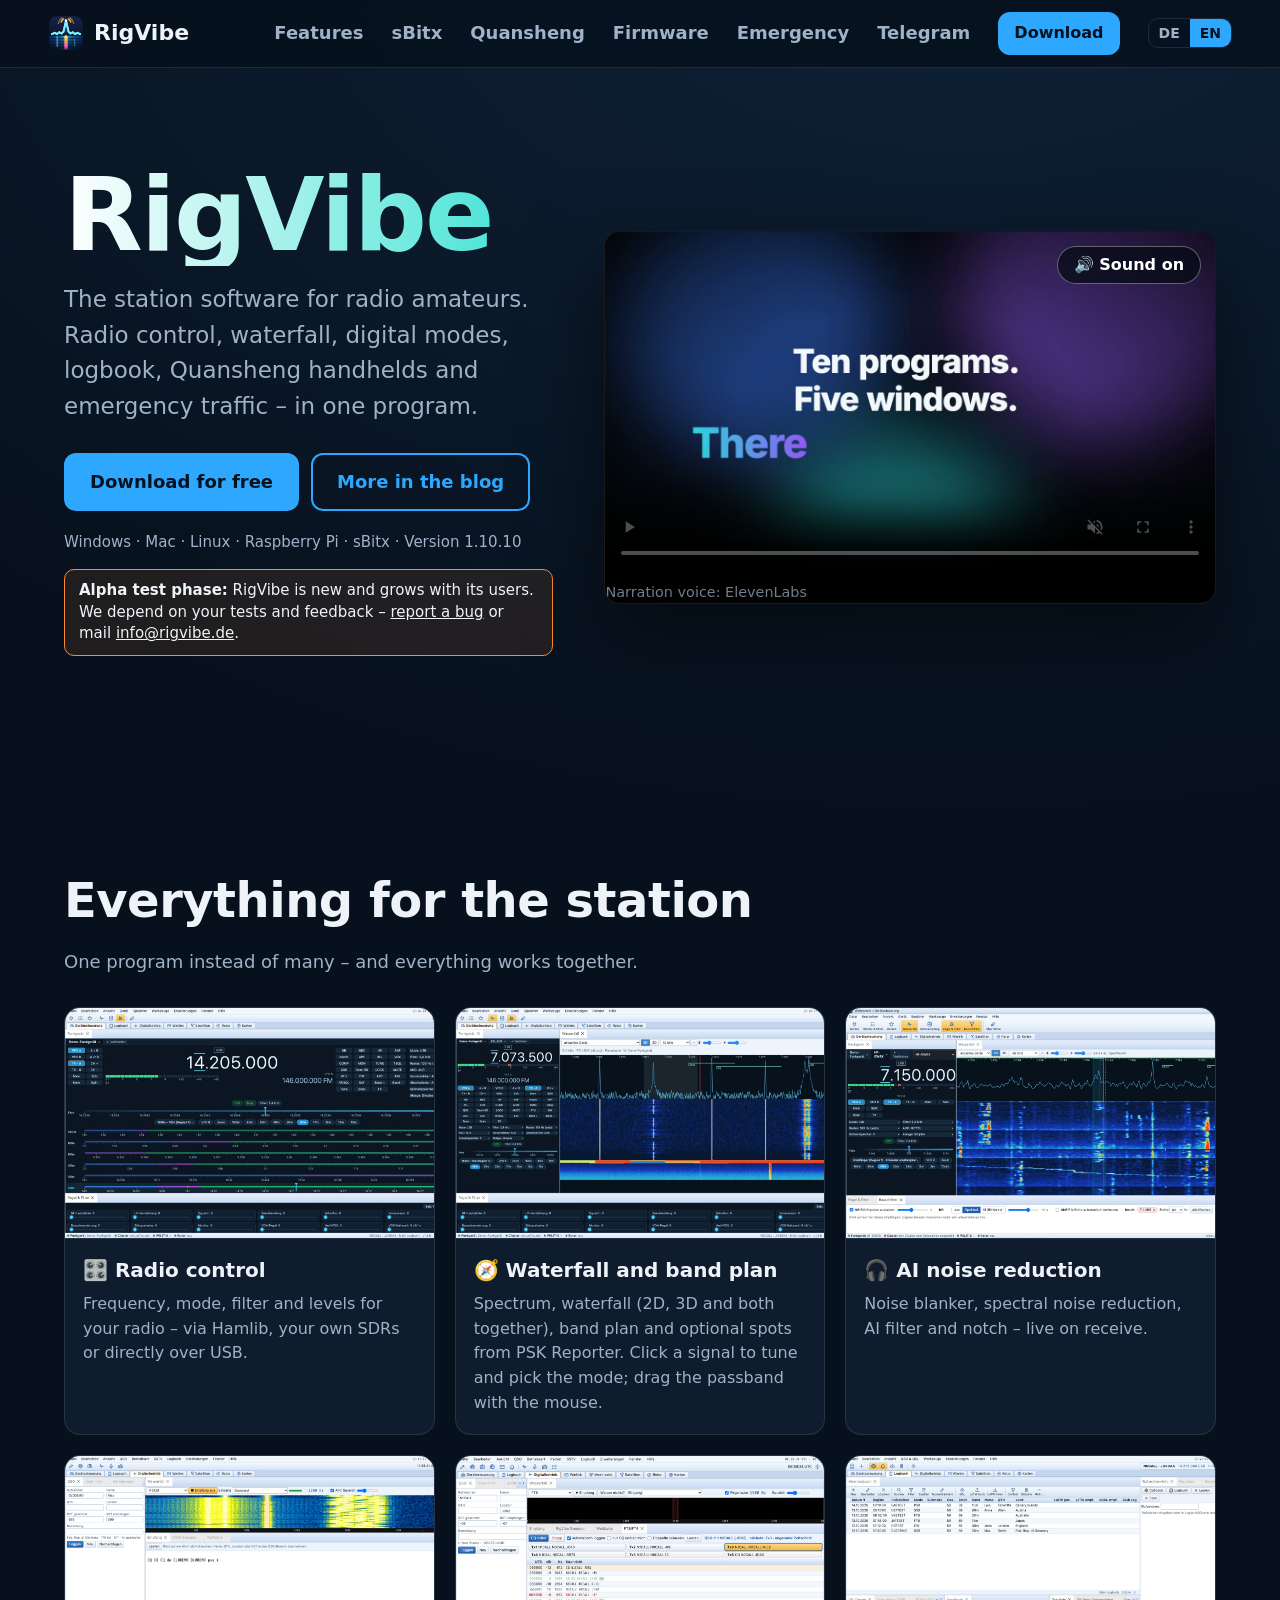
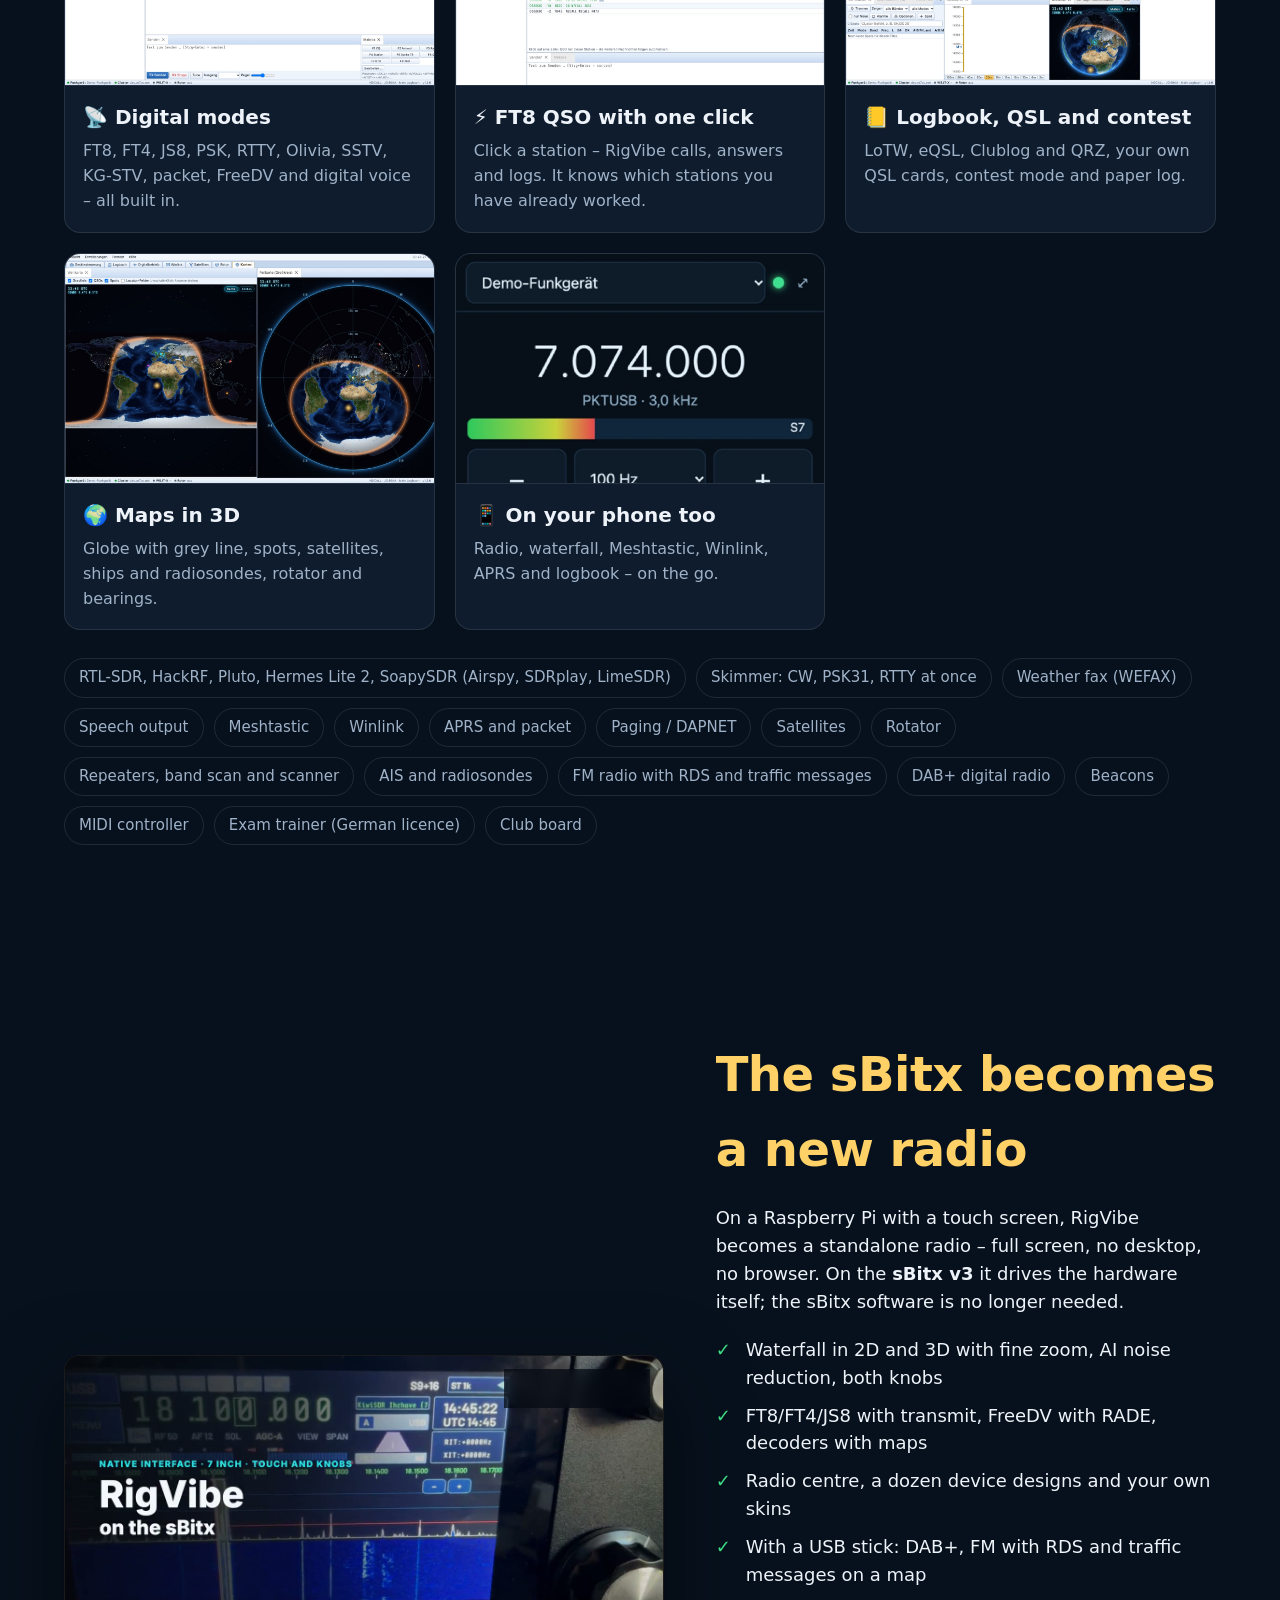
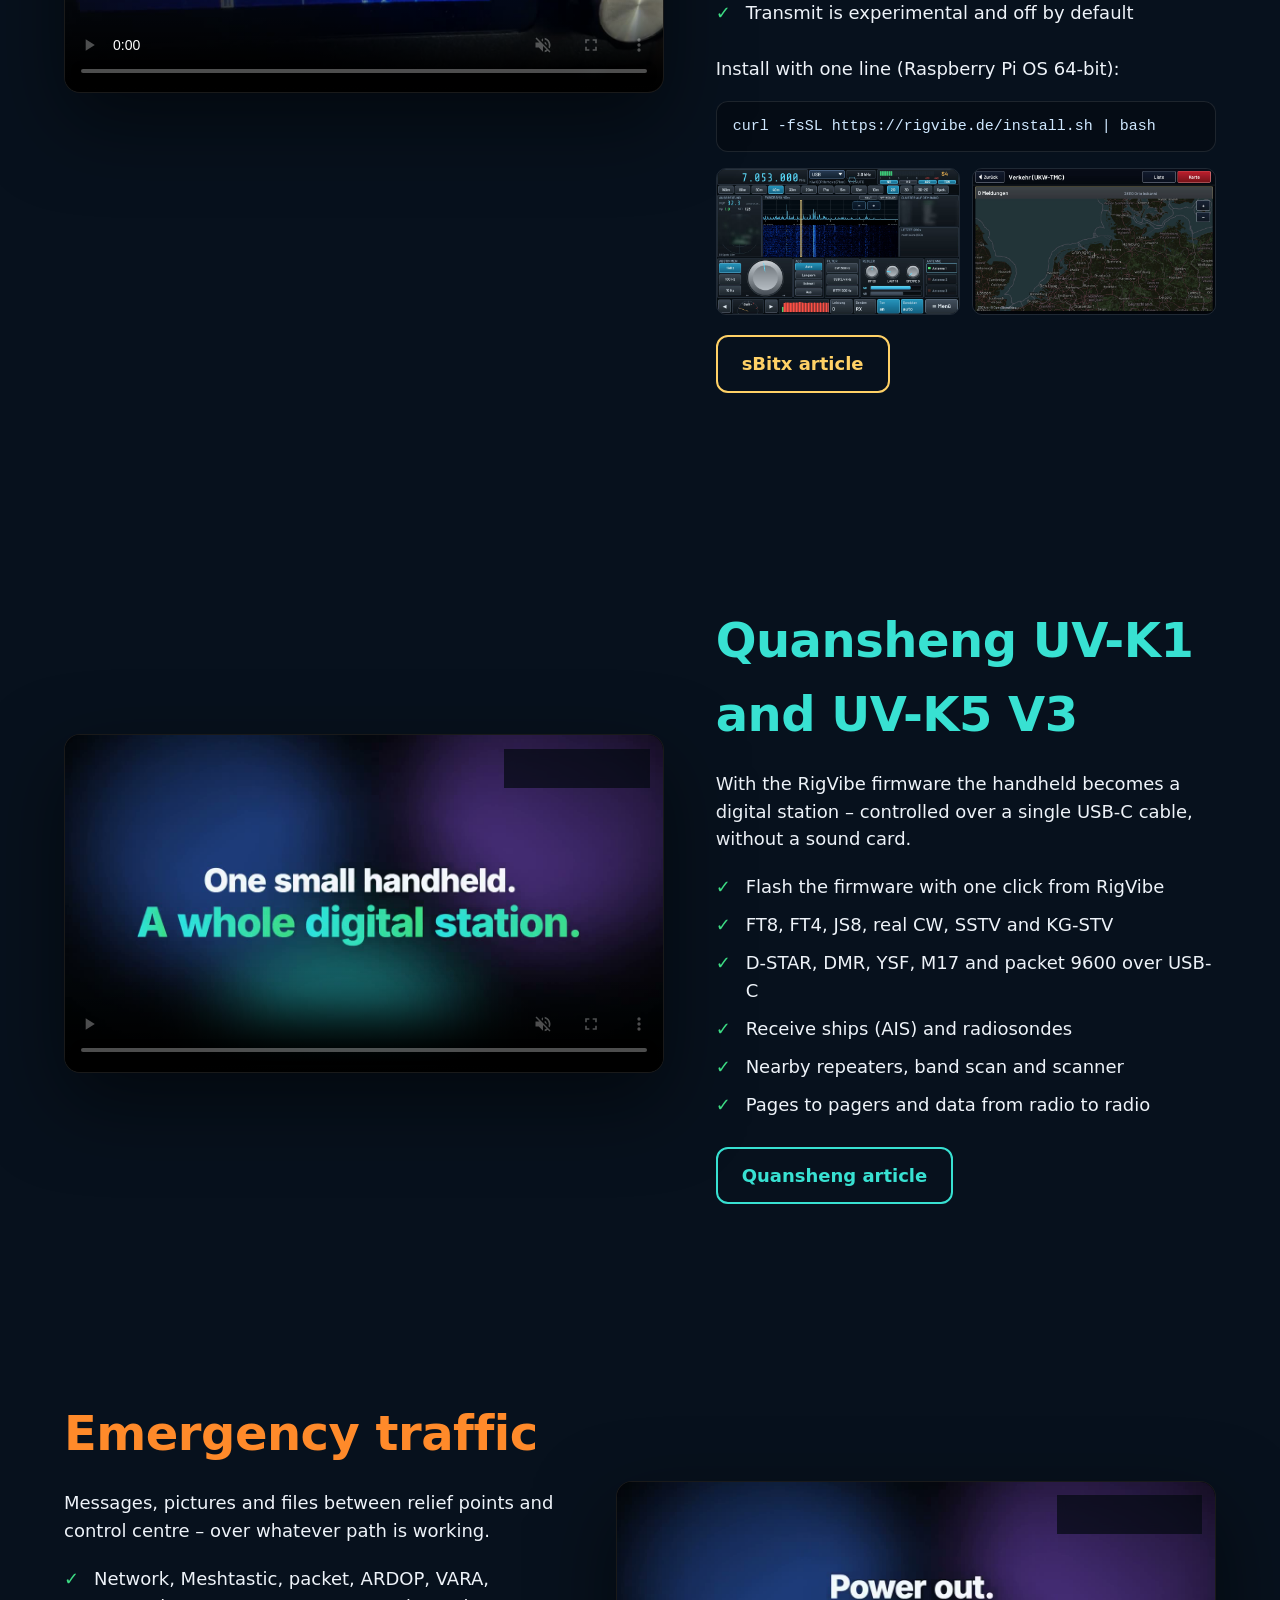
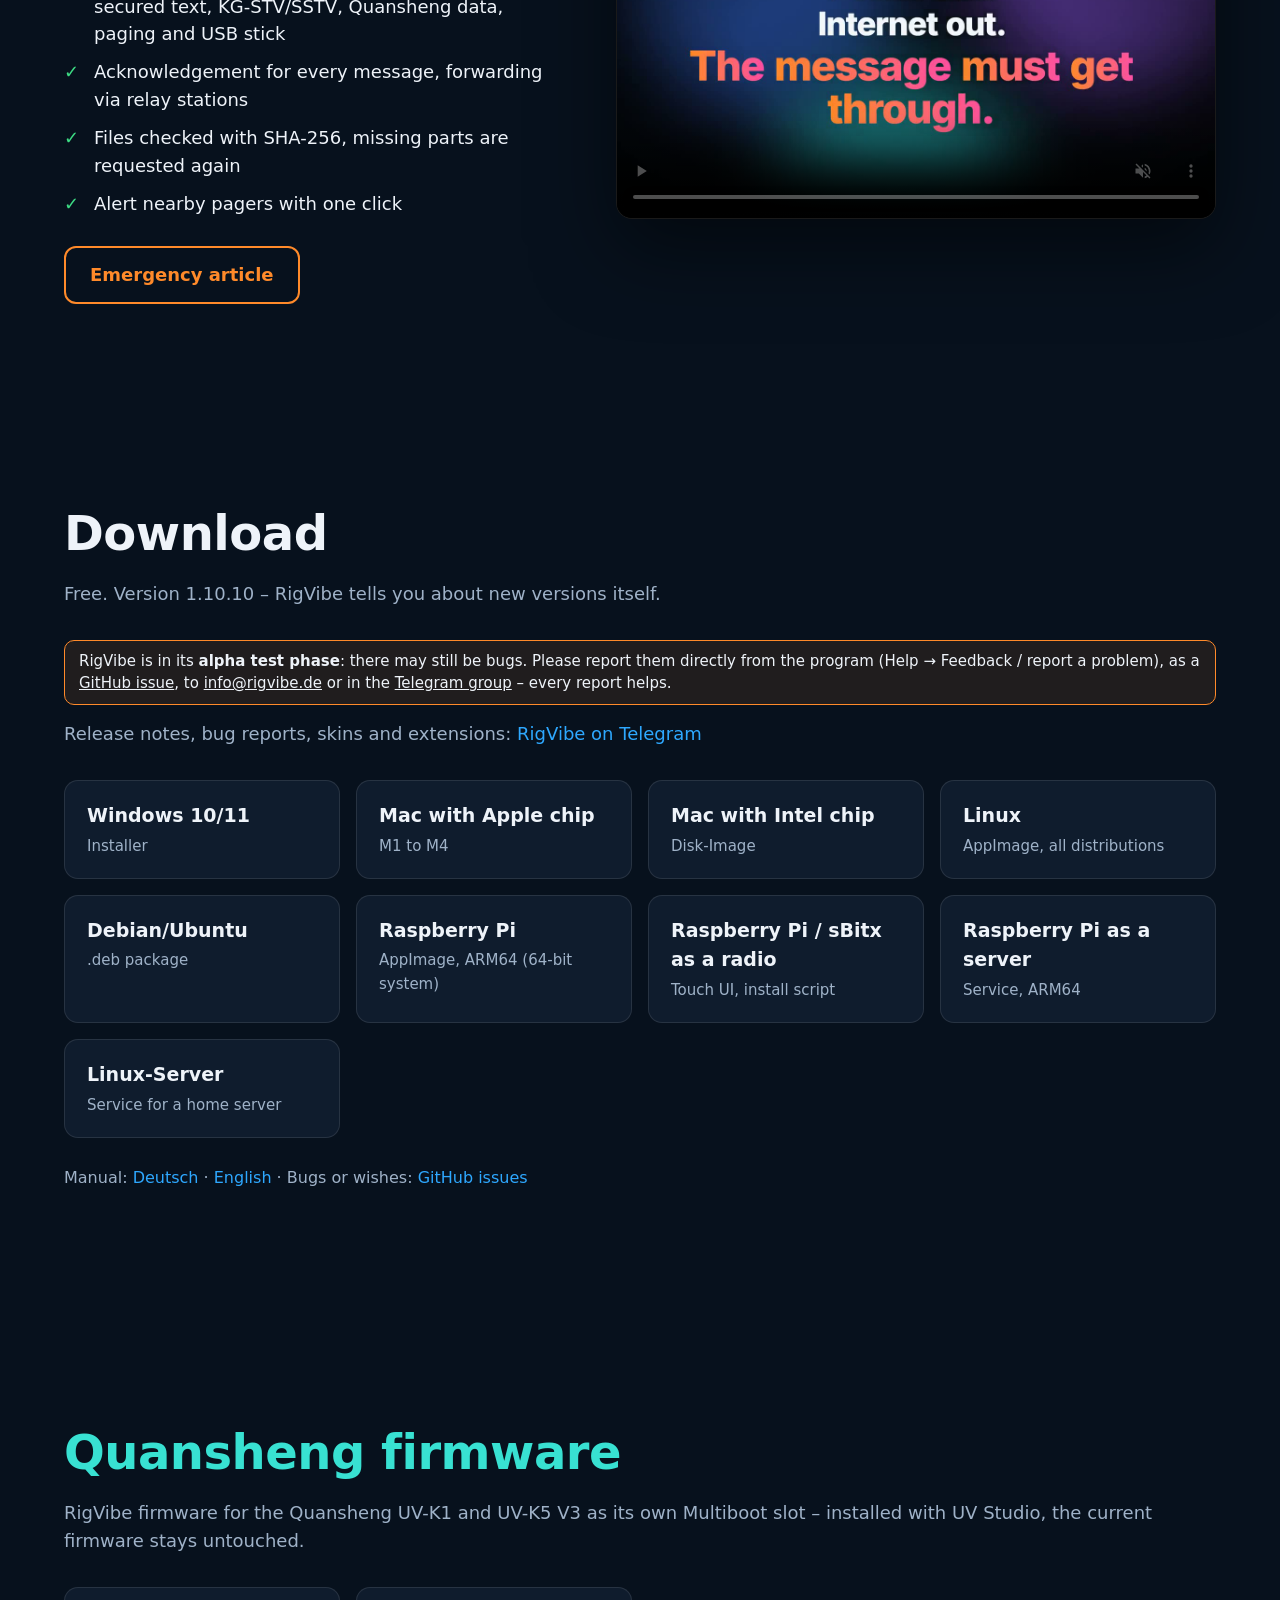
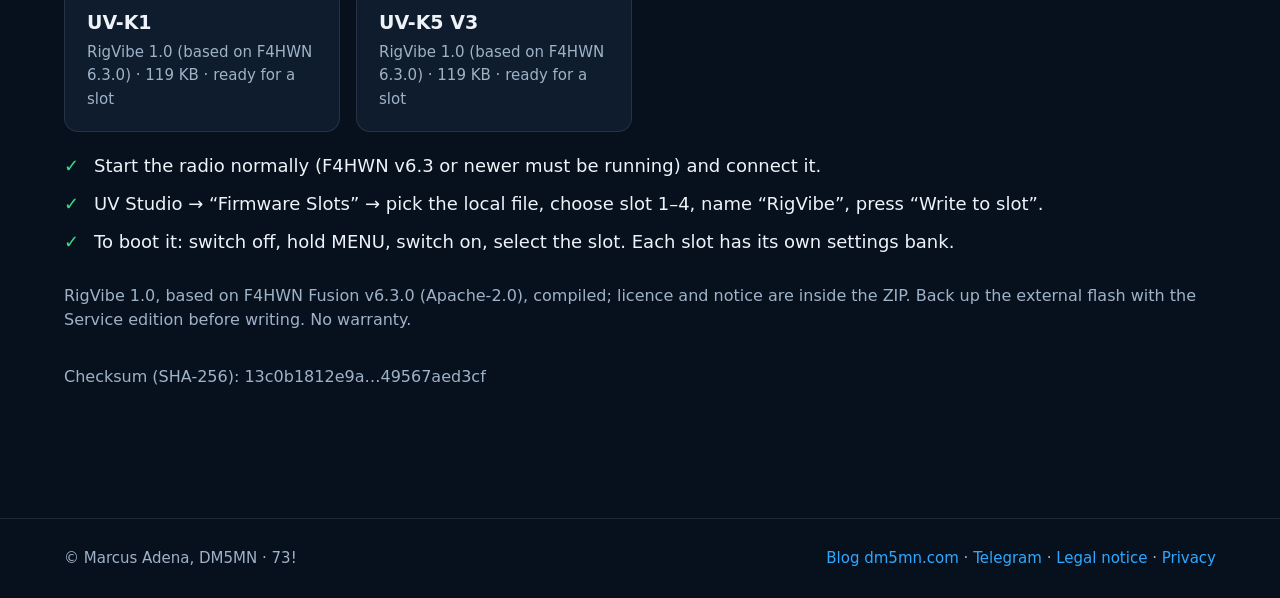
==== commit 22d20a70: "Website: Version und Download-Links 1.10.10" ====
--- a/index.html
+++ b/index.html
@@ -36,7 +36,7 @@
         <a class="btn" href="#download" data-en="Download for free">Kostenlos herunterladen</a>
         <a class="btn ghost" href="https://dm5mn.com/?p=190" data-en="More in the blog">Mehr im Blog</a>
       </div>
-      <p class="meta">Windows · Mac · Linux · Raspberry Pi · sBitx · <span class="ver">Version 1.10.9</span></p>
+      <p class="meta">Windows · Mac · Linux · Raspberry Pi · sBitx · <span class="ver">Version 1.10.10</span></p>
       <p class="alpha" data-en="&lt;b&gt;Alpha test phase:&lt;/b&gt; RigVibe is new and grows with its users. We depend on your tests and feedback – &lt;a href=&quot;https://github.com/djamplifier/rigvibe/issues&quot;&gt;report a bug&lt;/a&gt; or mail &lt;a href=&quot;mailto:info@rigvibe.de&quot;&gt;info@rigvibe.de&lt;/a&gt;."><b>Alpha-Testphase:</b> RigVibe ist neu und wächst mit seinen Nutzern. Wir sind auf deine Tests und Rückmeldungen angewiesen – <a href="https://github.com/djamplifier/rigvibe/issues">Fehler melden</a> oder Mail an <a href="mailto:info@rigvibe.de">info@rigvibe.de</a>.</p>
     </div>
     <figure class="video">
@@ -119,19 +119,19 @@
 
   <section id="download" class="block">
     <h2>Download</h2>
-    <p class="sub"><span data-en="Free.">Kostenlos.</span> <span class="ver">Version 1.10.9</span> <span data-en="– RigVibe tells you about new versions itself.">– RigVibe meldet neue Versionen selbst.</span></p>
+    <p class="sub"><span data-en="Free.">Kostenlos.</span> <span class="ver">Version 1.10.10</span> <span data-en="– RigVibe tells you about new versions itself.">– RigVibe meldet neue Versionen selbst.</span></p>
     <p class="alpha" data-en="RigVibe is in its &lt;b&gt;alpha test phase&lt;/b&gt;: there may still be bugs. Please report them directly from the program (Help → Feedback / report a problem), as a &lt;a href=&quot;https://github.com/djamplifier/rigvibe/issues&quot;&gt;GitHub issue&lt;/a&gt;, to &lt;a href=&quot;mailto:info@rigvibe.de&quot;&gt;info@rigvibe.de&lt;/a&gt; or in the &lt;a href=&quot;https://t.me/rigvibe&quot;&gt;Telegram group&lt;/a&gt; – every report helps.">RigVibe befindet sich in der <b>Alpha-Testphase</b>: Es kann noch Fehler geben. Melde sie bitte direkt aus dem Programm (Hilfe → Feedback / Problem melden), als <a href="https://github.com/djamplifier/rigvibe/issues">GitHub-Issue</a>, an <a href="mailto:info@rigvibe.de">info@rigvibe.de</a> oder in der <a href="https://t.me/rigvibe">Telegram-Gruppe</a> – jede Rückmeldung hilft.</p>
     <p class="sub"><span data-en="Release notes, bug reports, skins and extensions:">Versionsinfos, Fehlerberichte, Skins und Erweiterungen:</span> <a href="https://t.me/rigvibe" target="_blank" rel="noopener" data-en="RigVibe on Telegram">RigVibe bei Telegram</a></p>
     <div class="dl">
-      <a data-asset="Windows-Setup.exe" href="https://github.com/djamplifier/rigvibe/releases/download/v1.10.9/RigVibe-1.10.9-Windows-Setup.exe"><b>Windows 10/11</b><span data-en="Installer">Installationsprogramm</span></a>
-      <a data-asset="Mac-AppleSilicon.dmg" href="https://github.com/djamplifier/rigvibe/releases/download/v1.10.9/RigVibe-1.10.9-Mac-AppleSilicon.dmg"><b data-en="Mac with Apple chip">Mac mit Apple-Chip</b><span data-en="M1 to M4">M1 bis M4</span></a>
-      <a data-asset="Mac-Intel.dmg" href="https://github.com/djamplifier/rigvibe/releases/download/v1.10.9/RigVibe-1.10.9-Mac-Intel.dmg"><b data-en="Mac with Intel chip">Mac mit Intel-Chip</b><span>Disk-Image</span></a>
-      <a data-asset="Linux.AppImage" href="https://github.com/djamplifier/rigvibe/releases/download/v1.10.9/RigVibe-1.10.9-Linux.AppImage"><b>Linux</b><span data-en="AppImage, all distributions">AppImage, alle Distributionen</span></a>
-      <a data-asset="amd64.deb" href="https://github.com/djamplifier/rigvibe/releases/download/v1.10.9/rigvibe_1.10.9_amd64.deb"><b>Debian/Ubuntu</b><span data-en=".deb package">.deb-Paket</span></a>
-      <a data-asset="Raspberry-Pi-ARM64.AppImage" href="https://github.com/djamplifier/rigvibe/releases/download/v1.10.9/RigVibe-1.10.9-Raspberry-Pi-ARM64.AppImage"><b>Raspberry Pi</b><span data-en="AppImage, ARM64 (64-bit system)">AppImage, ARM64 (64-Bit-System)</span></a>
+      <a data-asset="Windows-Setup.exe" href="https://github.com/djamplifier/rigvibe/releases/download/v1.10.10/RigVibe-1.10.10-Windows-Setup.exe"><b>Windows 10/11</b><span data-en="Installer">Installationsprogramm</span></a>
+      <a data-asset="Mac-AppleSilicon.dmg" href="https://github.com/djamplifier/rigvibe/releases/download/v1.10.10/RigVibe-1.10.10-Mac-AppleSilicon.dmg"><b data-en="Mac with Apple chip">Mac mit Apple-Chip</b><span data-en="M1 to M4">M1 bis M4</span></a>
+      <a data-asset="Mac-Intel.dmg" href="https://github.com/djamplifier/rigvibe/releases/download/v1.10.10/RigVibe-1.10.10-Mac-Intel.dmg"><b data-en="Mac with Intel chip">Mac mit Intel-Chip</b><span>Disk-Image</span></a>
+      <a data-asset="Linux.AppImage" href="https://github.com/djamplifier/rigvibe/releases/download/v1.10.10/RigVibe-1.10.10-Linux.AppImage"><b>Linux</b><span data-en="AppImage, all distributions">AppImage, alle Distributionen</span></a>
+      <a data-asset="amd64.deb" href="https://github.com/djamplifier/rigvibe/releases/download/v1.10.10/rigvibe_1.10.10_amd64.deb"><b>Debian/Ubuntu</b><span data-en=".deb package">.deb-Paket</span></a>
+      <a data-asset="Raspberry-Pi-ARM64.AppImage" href="https://github.com/djamplifier/rigvibe/releases/download/v1.10.10/RigVibe-1.10.10-Raspberry-Pi-ARM64.AppImage"><b>Raspberry Pi</b><span data-en="AppImage, ARM64 (64-bit system)">AppImage, ARM64 (64-Bit-System)</span></a>
       <a href="#sbitx"><b data-en="Raspberry Pi / sBitx as a radio">Raspberry Pi / sBitx als Gerät</b><span data-en="Touch UI, install script">Touch-Oberfläche, Installationsskript</span></a>
-      <a data-asset="Linux-ARM64-Server.tar.gz" href="https://github.com/djamplifier/rigvibe/releases/download/v1.10.9/RigVibe-1.10.9-Linux-ARM64-Server.tar.gz"><b data-en="Raspberry Pi as a server">Raspberry Pi als Server</b><span data-en="Service, ARM64">Dienst, ARM64</span></a>
-      <a data-asset="Linux-Server.tar.gz" href="https://github.com/djamplifier/rigvibe/releases/download/v1.10.9/RigVibe-1.10.9-Linux-Server.tar.gz"><b>Linux-Server</b><span data-en="Service for a home server">Dienst für den Heimserver</span></a>
+      <a data-asset="Linux-ARM64-Server.tar.gz" href="https://github.com/djamplifier/rigvibe/releases/download/v1.10.10/RigVibe-1.10.10-Linux-ARM64-Server.tar.gz"><b data-en="Raspberry Pi as a server">Raspberry Pi als Server</b><span data-en="Service, ARM64">Dienst, ARM64</span></a>
+      <a data-asset="Linux-Server.tar.gz" href="https://github.com/djamplifier/rigvibe/releases/download/v1.10.10/RigVibe-1.10.10-Linux-Server.tar.gz"><b>Linux-Server</b><span data-en="Service for a home server">Dienst für den Heimserver</span></a>
     </div>
     <p class="sub small"><span data-en="Manual:">Anleitung:</span> <a href="https://github.com/djamplifier/rigvibe/blob/main/docs/Anleitung.md">Deutsch</a> · <a href="https://github.com/djamplifier/rigvibe/blob/main/docs/Manual.md">English</a> · <span data-en="Bugs or wishes:">Fehler oder Wünsche:</span> <a href="https://github.com/djamplifier/rigvibe/issues" data-en="GitHub issues">GitHub-Issues</a></p>
   </section>
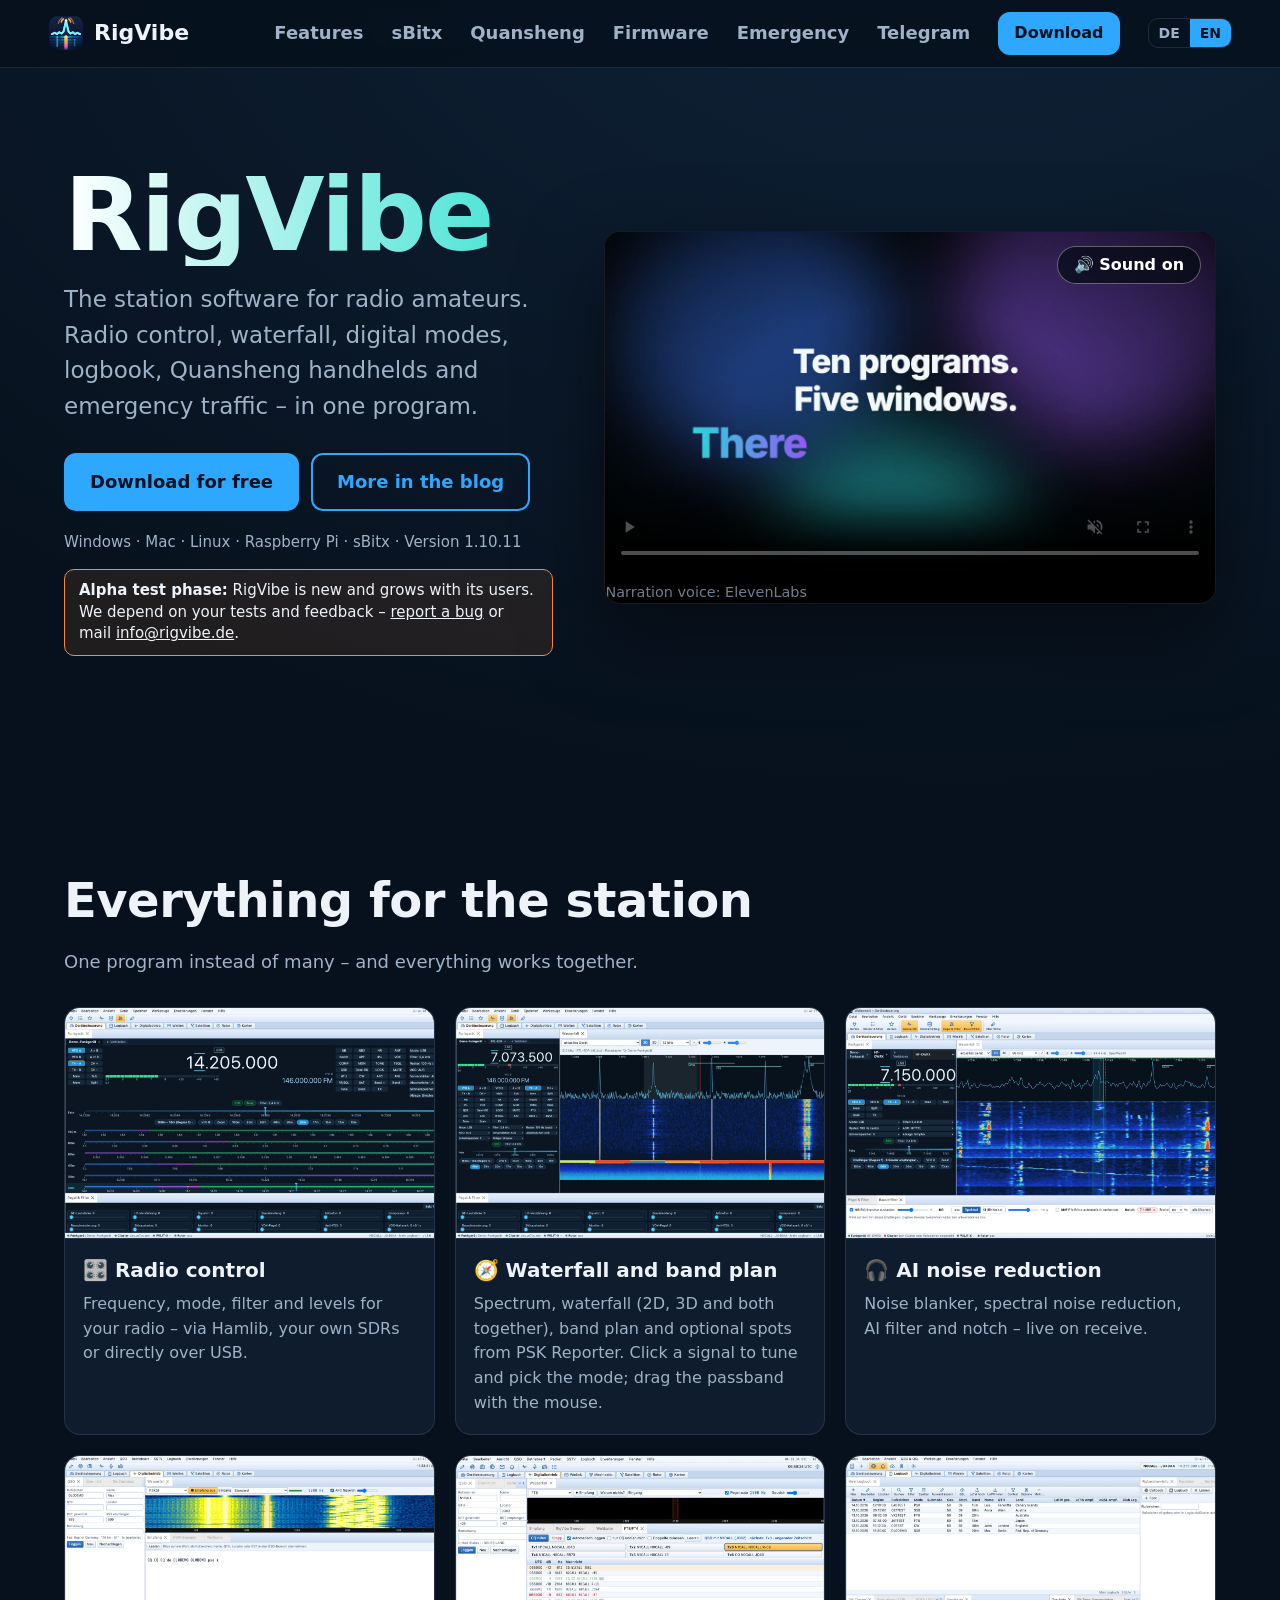
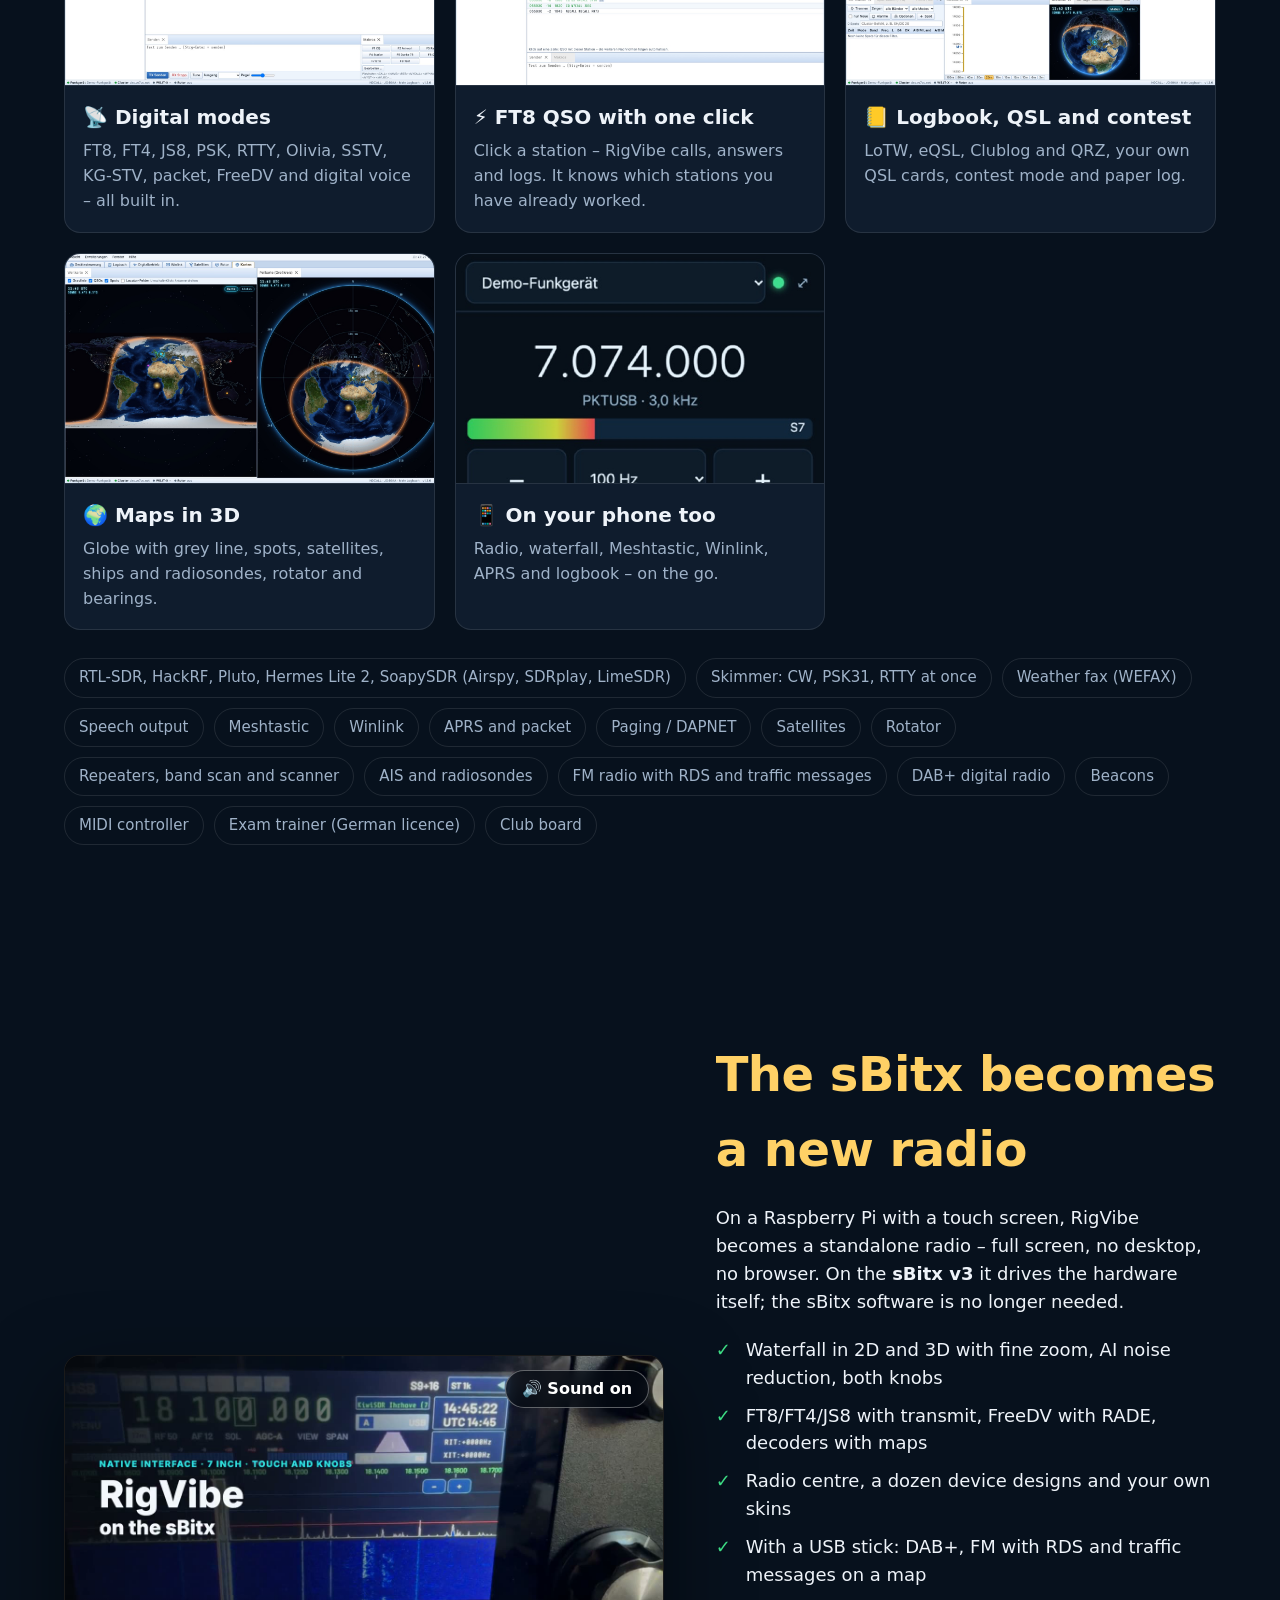
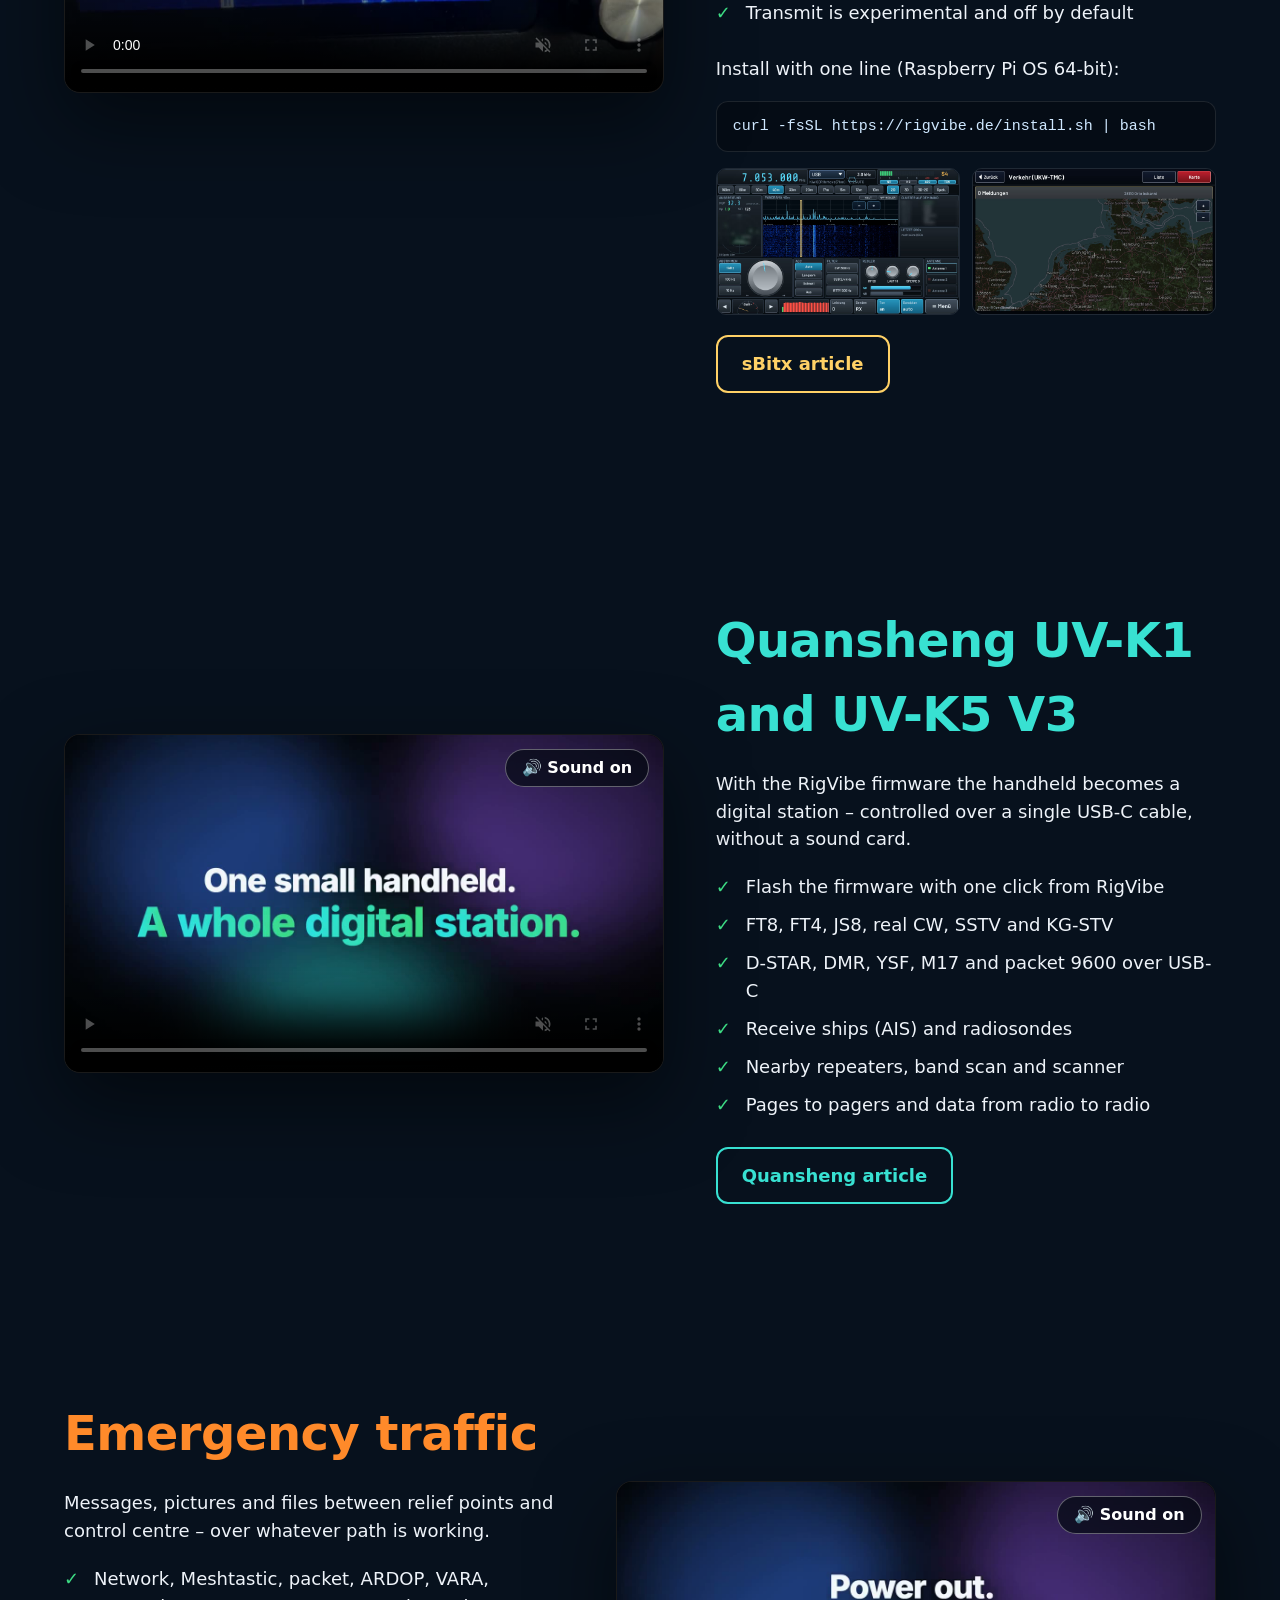
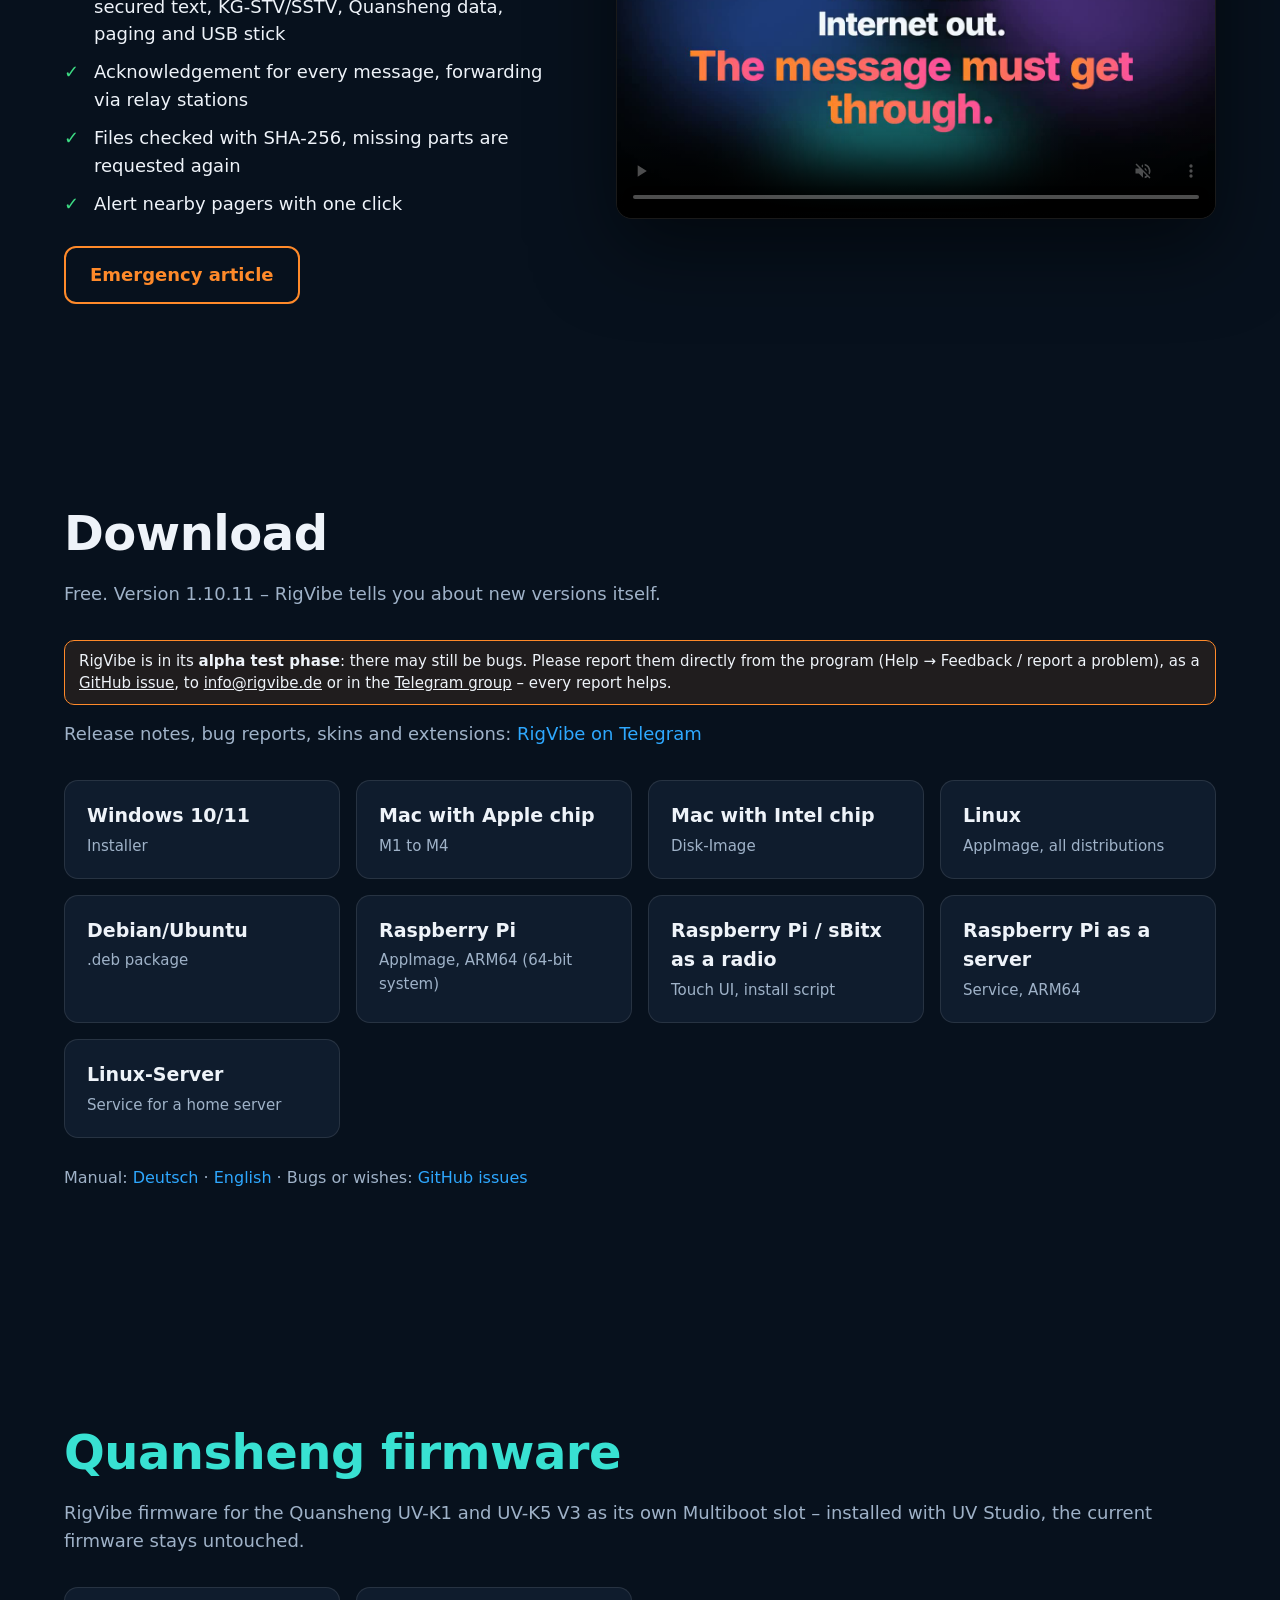
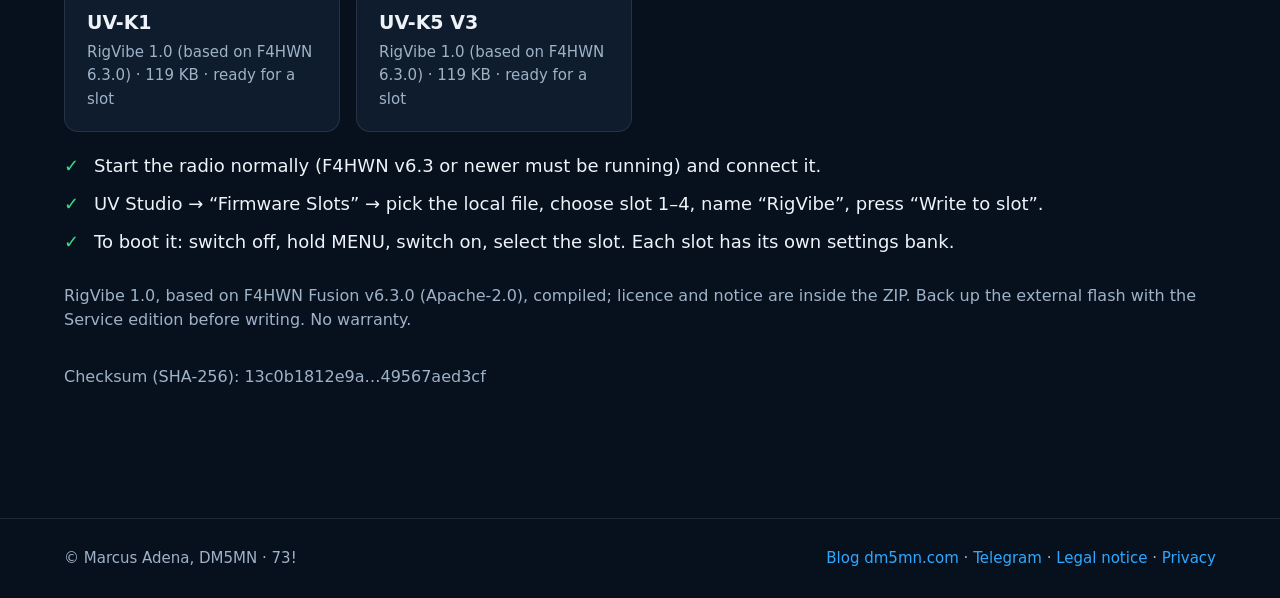
==== commit a32bbb36: "Website: Version und Download-Links 1.10.11" ====
--- a/index.html
+++ b/index.html
@@ -36,7 +36,7 @@
         <a class="btn" href="#download" data-en="Download for free">Kostenlos herunterladen</a>
         <a class="btn ghost" href="https://dm5mn.com/?p=190" data-en="More in the blog">Mehr im Blog</a>
       </div>
-      <p class="meta">Windows · Mac · Linux · Raspberry Pi · sBitx · <span class="ver">Version 1.10.10</span></p>
+      <p class="meta">Windows · Mac · Linux · Raspberry Pi · sBitx · <span class="ver">Version 1.10.11</span></p>
       <p class="alpha" data-en="&lt;b&gt;Alpha test phase:&lt;/b&gt; RigVibe is new and grows with its users. We depend on your tests and feedback – &lt;a href=&quot;https://github.com/djamplifier/rigvibe/issues&quot;&gt;report a bug&lt;/a&gt; or mail &lt;a href=&quot;mailto:info@rigvibe.de&quot;&gt;info@rigvibe.de&lt;/a&gt;."><b>Alpha-Testphase:</b> RigVibe ist neu und wächst mit seinen Nutzern. Wir sind auf deine Tests und Rückmeldungen angewiesen – <a href="https://github.com/djamplifier/rigvibe/issues">Fehler melden</a> oder Mail an <a href="mailto:info@rigvibe.de">info@rigvibe.de</a>.</p>
     </div>
     <figure class="video">
@@ -119,19 +119,19 @@
 
   <section id="download" class="block">
     <h2>Download</h2>
-    <p class="sub"><span data-en="Free.">Kostenlos.</span> <span class="ver">Version 1.10.10</span> <span data-en="– RigVibe tells you about new versions itself.">– RigVibe meldet neue Versionen selbst.</span></p>
+    <p class="sub"><span data-en="Free.">Kostenlos.</span> <span class="ver">Version 1.10.11</span> <span data-en="– RigVibe tells you about new versions itself.">– RigVibe meldet neue Versionen selbst.</span></p>
     <p class="alpha" data-en="RigVibe is in its &lt;b&gt;alpha test phase&lt;/b&gt;: there may still be bugs. Please report them directly from the program (Help → Feedback / report a problem), as a &lt;a href=&quot;https://github.com/djamplifier/rigvibe/issues&quot;&gt;GitHub issue&lt;/a&gt;, to &lt;a href=&quot;mailto:info@rigvibe.de&quot;&gt;info@rigvibe.de&lt;/a&gt; or in the &lt;a href=&quot;https://t.me/rigvibe&quot;&gt;Telegram group&lt;/a&gt; – every report helps.">RigVibe befindet sich in der <b>Alpha-Testphase</b>: Es kann noch Fehler geben. Melde sie bitte direkt aus dem Programm (Hilfe → Feedback / Problem melden), als <a href="https://github.com/djamplifier/rigvibe/issues">GitHub-Issue</a>, an <a href="mailto:info@rigvibe.de">info@rigvibe.de</a> oder in der <a href="https://t.me/rigvibe">Telegram-Gruppe</a> – jede Rückmeldung hilft.</p>
     <p class="sub"><span data-en="Release notes, bug reports, skins and extensions:">Versionsinfos, Fehlerberichte, Skins und Erweiterungen:</span> <a href="https://t.me/rigvibe" target="_blank" rel="noopener" data-en="RigVibe on Telegram">RigVibe bei Telegram</a></p>
     <div class="dl">
-      <a data-asset="Windows-Setup.exe" href="https://github.com/djamplifier/rigvibe/releases/download/v1.10.10/RigVibe-1.10.10-Windows-Setup.exe"><b>Windows 10/11</b><span data-en="Installer">Installationsprogramm</span></a>
-      <a data-asset="Mac-AppleSilicon.dmg" href="https://github.com/djamplifier/rigvibe/releases/download/v1.10.10/RigVibe-1.10.10-Mac-AppleSilicon.dmg"><b data-en="Mac with Apple chip">Mac mit Apple-Chip</b><span data-en="M1 to M4">M1 bis M4</span></a>
-      <a data-asset="Mac-Intel.dmg" href="https://github.com/djamplifier/rigvibe/releases/download/v1.10.10/RigVibe-1.10.10-Mac-Intel.dmg"><b data-en="Mac with Intel chip">Mac mit Intel-Chip</b><span>Disk-Image</span></a>
-      <a data-asset="Linux.AppImage" href="https://github.com/djamplifier/rigvibe/releases/download/v1.10.10/RigVibe-1.10.10-Linux.AppImage"><b>Linux</b><span data-en="AppImage, all distributions">AppImage, alle Distributionen</span></a>
-      <a data-asset="amd64.deb" href="https://github.com/djamplifier/rigvibe/releases/download/v1.10.10/rigvibe_1.10.10_amd64.deb"><b>Debian/Ubuntu</b><span data-en=".deb package">.deb-Paket</span></a>
-      <a data-asset="Raspberry-Pi-ARM64.AppImage" href="https://github.com/djamplifier/rigvibe/releases/download/v1.10.10/RigVibe-1.10.10-Raspberry-Pi-ARM64.AppImage"><b>Raspberry Pi</b><span data-en="AppImage, ARM64 (64-bit system)">AppImage, ARM64 (64-Bit-System)</span></a>
+      <a data-asset="Windows-Setup.exe" href="https://github.com/djamplifier/rigvibe/releases/download/v1.10.11/RigVibe-1.10.11-Windows-Setup.exe"><b>Windows 10/11</b><span data-en="Installer">Installationsprogramm</span></a>
+      <a data-asset="Mac-AppleSilicon.dmg" href="https://github.com/djamplifier/rigvibe/releases/download/v1.10.11/RigVibe-1.10.11-Mac-AppleSilicon.dmg"><b data-en="Mac with Apple chip">Mac mit Apple-Chip</b><span data-en="M1 to M4">M1 bis M4</span></a>
+      <a data-asset="Mac-Intel.dmg" href="https://github.com/djamplifier/rigvibe/releases/download/v1.10.11/RigVibe-1.10.11-Mac-Intel.dmg"><b data-en="Mac with Intel chip">Mac mit Intel-Chip</b><span>Disk-Image</span></a>
+      <a data-asset="Linux.AppImage" href="https://github.com/djamplifier/rigvibe/releases/download/v1.10.11/RigVibe-1.10.11-Linux.AppImage"><b>Linux</b><span data-en="AppImage, all distributions">AppImage, alle Distributionen</span></a>
+      <a data-asset="amd64.deb" href="https://github.com/djamplifier/rigvibe/releases/download/v1.10.11/rigvibe_1.10.11_amd64.deb"><b>Debian/Ubuntu</b><span data-en=".deb package">.deb-Paket</span></a>
+      <a data-asset="Raspberry-Pi-ARM64.AppImage" href="https://github.com/djamplifier/rigvibe/releases/download/v1.10.11/RigVibe-1.10.11-Raspberry-Pi-ARM64.AppImage"><b>Raspberry Pi</b><span data-en="AppImage, ARM64 (64-bit system)">AppImage, ARM64 (64-Bit-System)</span></a>
       <a href="#sbitx"><b data-en="Raspberry Pi / sBitx as a radio">Raspberry Pi / sBitx als Gerät</b><span data-en="Touch UI, install script">Touch-Oberfläche, Installationsskript</span></a>
-      <a data-asset="Linux-ARM64-Server.tar.gz" href="https://github.com/djamplifier/rigvibe/releases/download/v1.10.10/RigVibe-1.10.10-Linux-ARM64-Server.tar.gz"><b data-en="Raspberry Pi as a server">Raspberry Pi als Server</b><span data-en="Service, ARM64">Dienst, ARM64</span></a>
-      <a data-asset="Linux-Server.tar.gz" href="https://github.com/djamplifier/rigvibe/releases/download/v1.10.10/RigVibe-1.10.10-Linux-Server.tar.gz"><b>Linux-Server</b><span data-en="Service for a home server">Dienst für den Heimserver</span></a>
+      <a data-asset="Linux-ARM64-Server.tar.gz" href="https://github.com/djamplifier/rigvibe/releases/download/v1.10.11/RigVibe-1.10.11-Linux-ARM64-Server.tar.gz"><b data-en="Raspberry Pi as a server">Raspberry Pi als Server</b><span data-en="Service, ARM64">Dienst, ARM64</span></a>
+      <a data-asset="Linux-Server.tar.gz" href="https://github.com/djamplifier/rigvibe/releases/download/v1.10.11/RigVibe-1.10.11-Linux-Server.tar.gz"><b>Linux-Server</b><span data-en="Service for a home server">Dienst für den Heimserver</span></a>
     </div>
     <p class="sub small"><span data-en="Manual:">Anleitung:</span> <a href="https://github.com/djamplifier/rigvibe/blob/main/docs/Anleitung.md">Deutsch</a> · <a href="https://github.com/djamplifier/rigvibe/blob/main/docs/Manual.md">English</a> · <span data-en="Bugs or wishes:">Fehler oder Wünsche:</span> <a href="https://github.com/djamplifier/rigvibe/issues" data-en="GitHub issues">GitHub-Issues</a></p>
   </section>
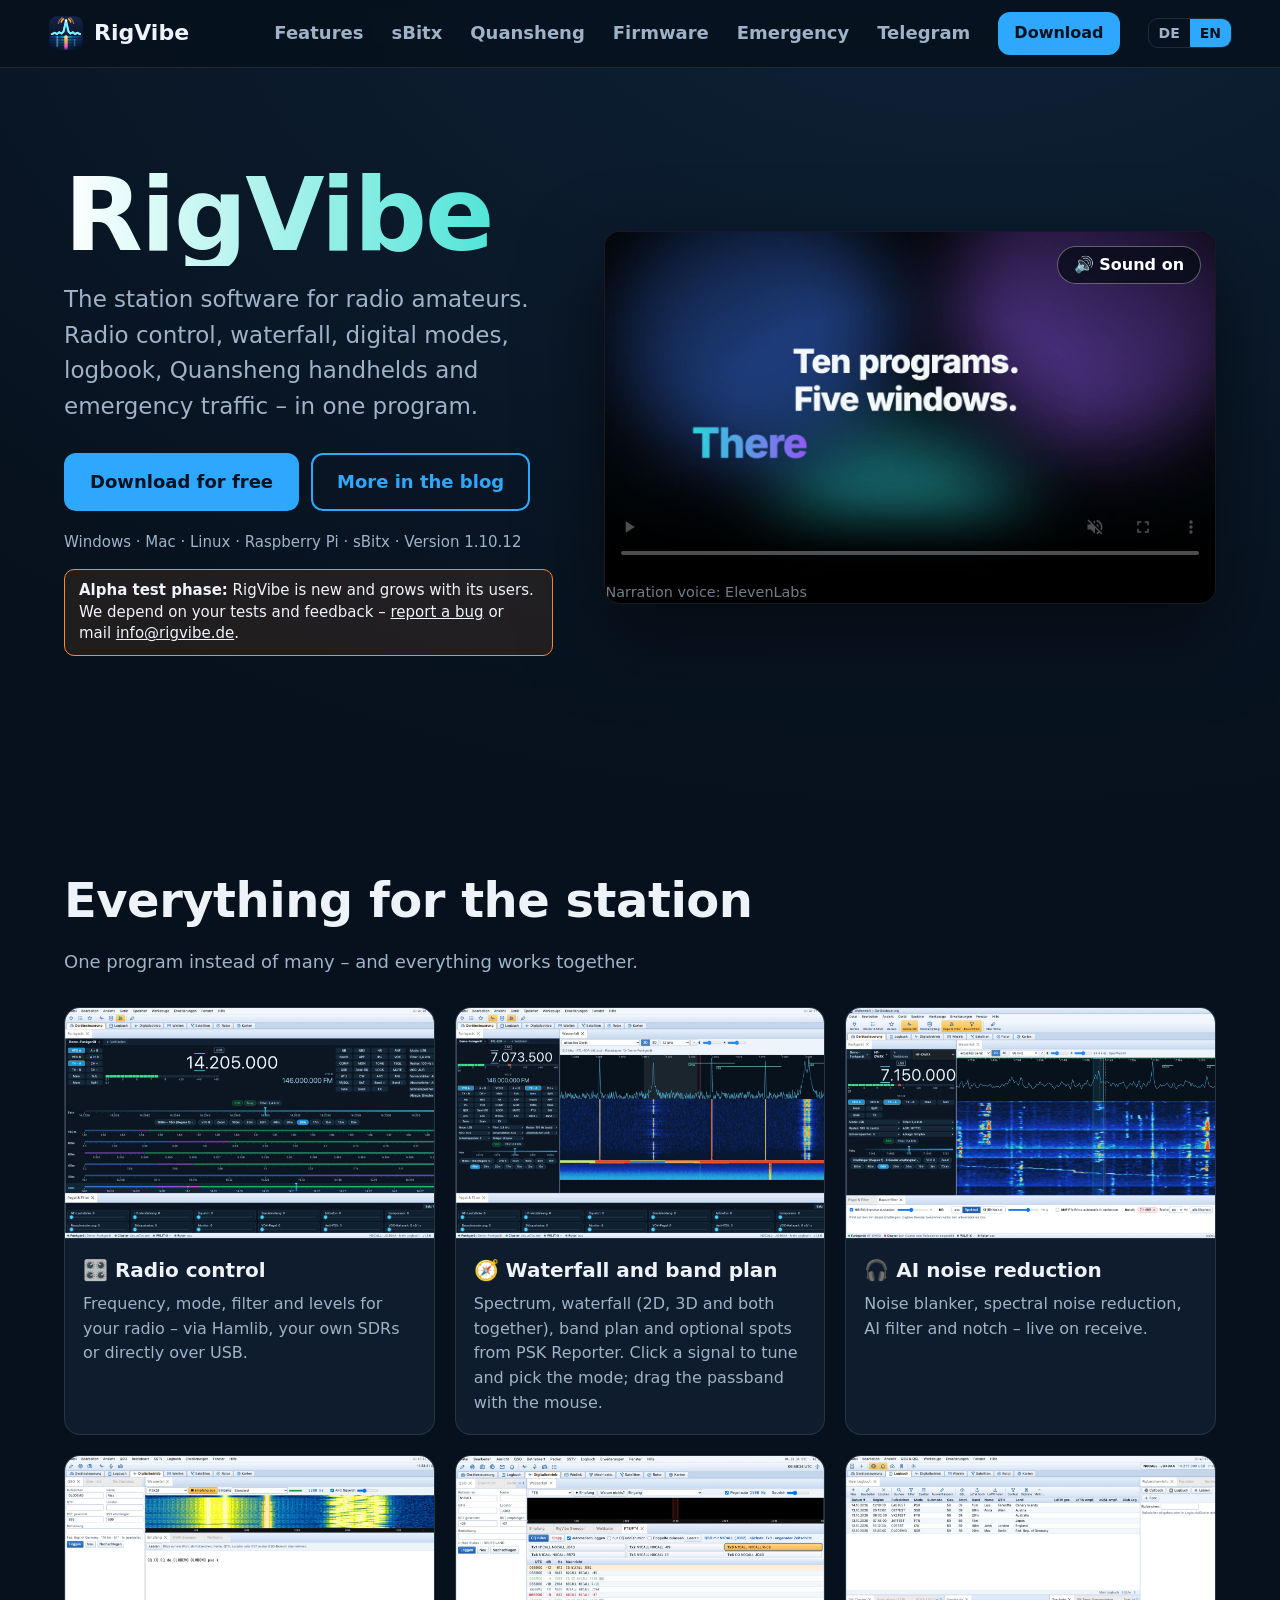
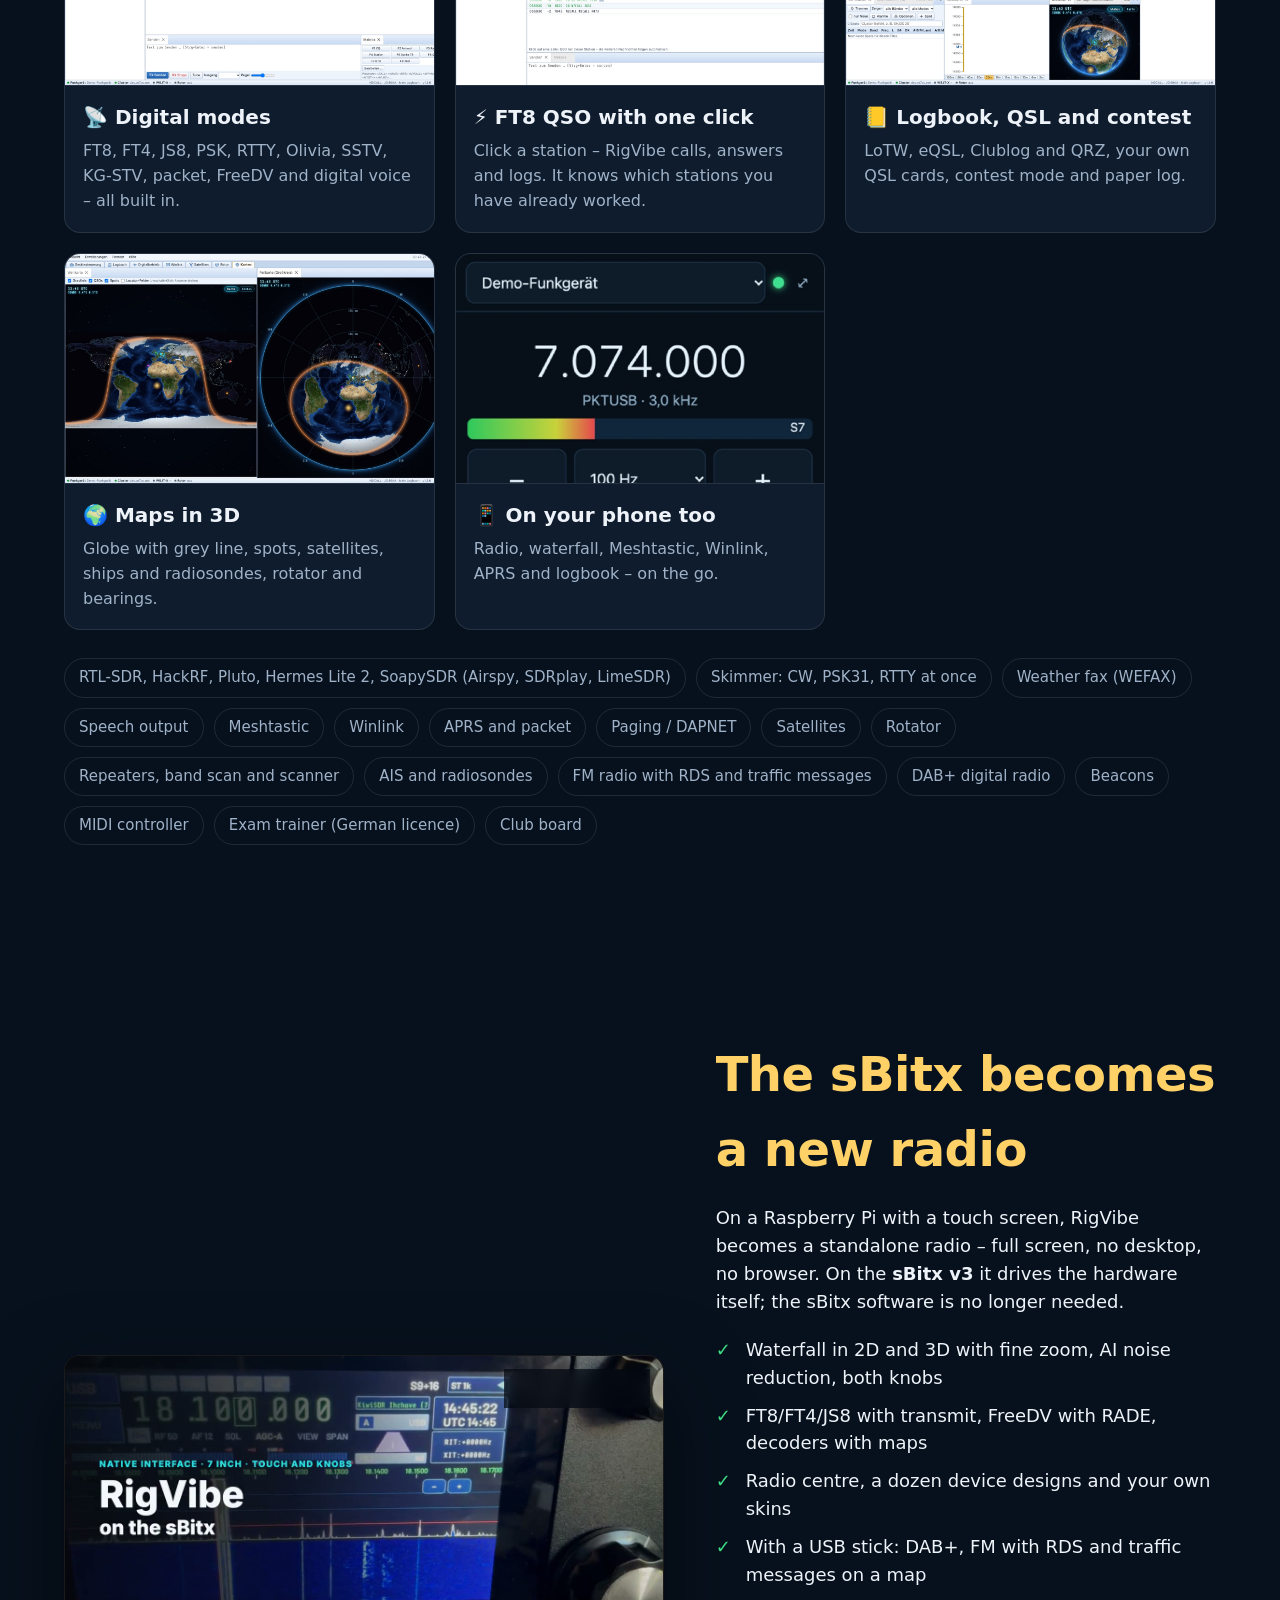
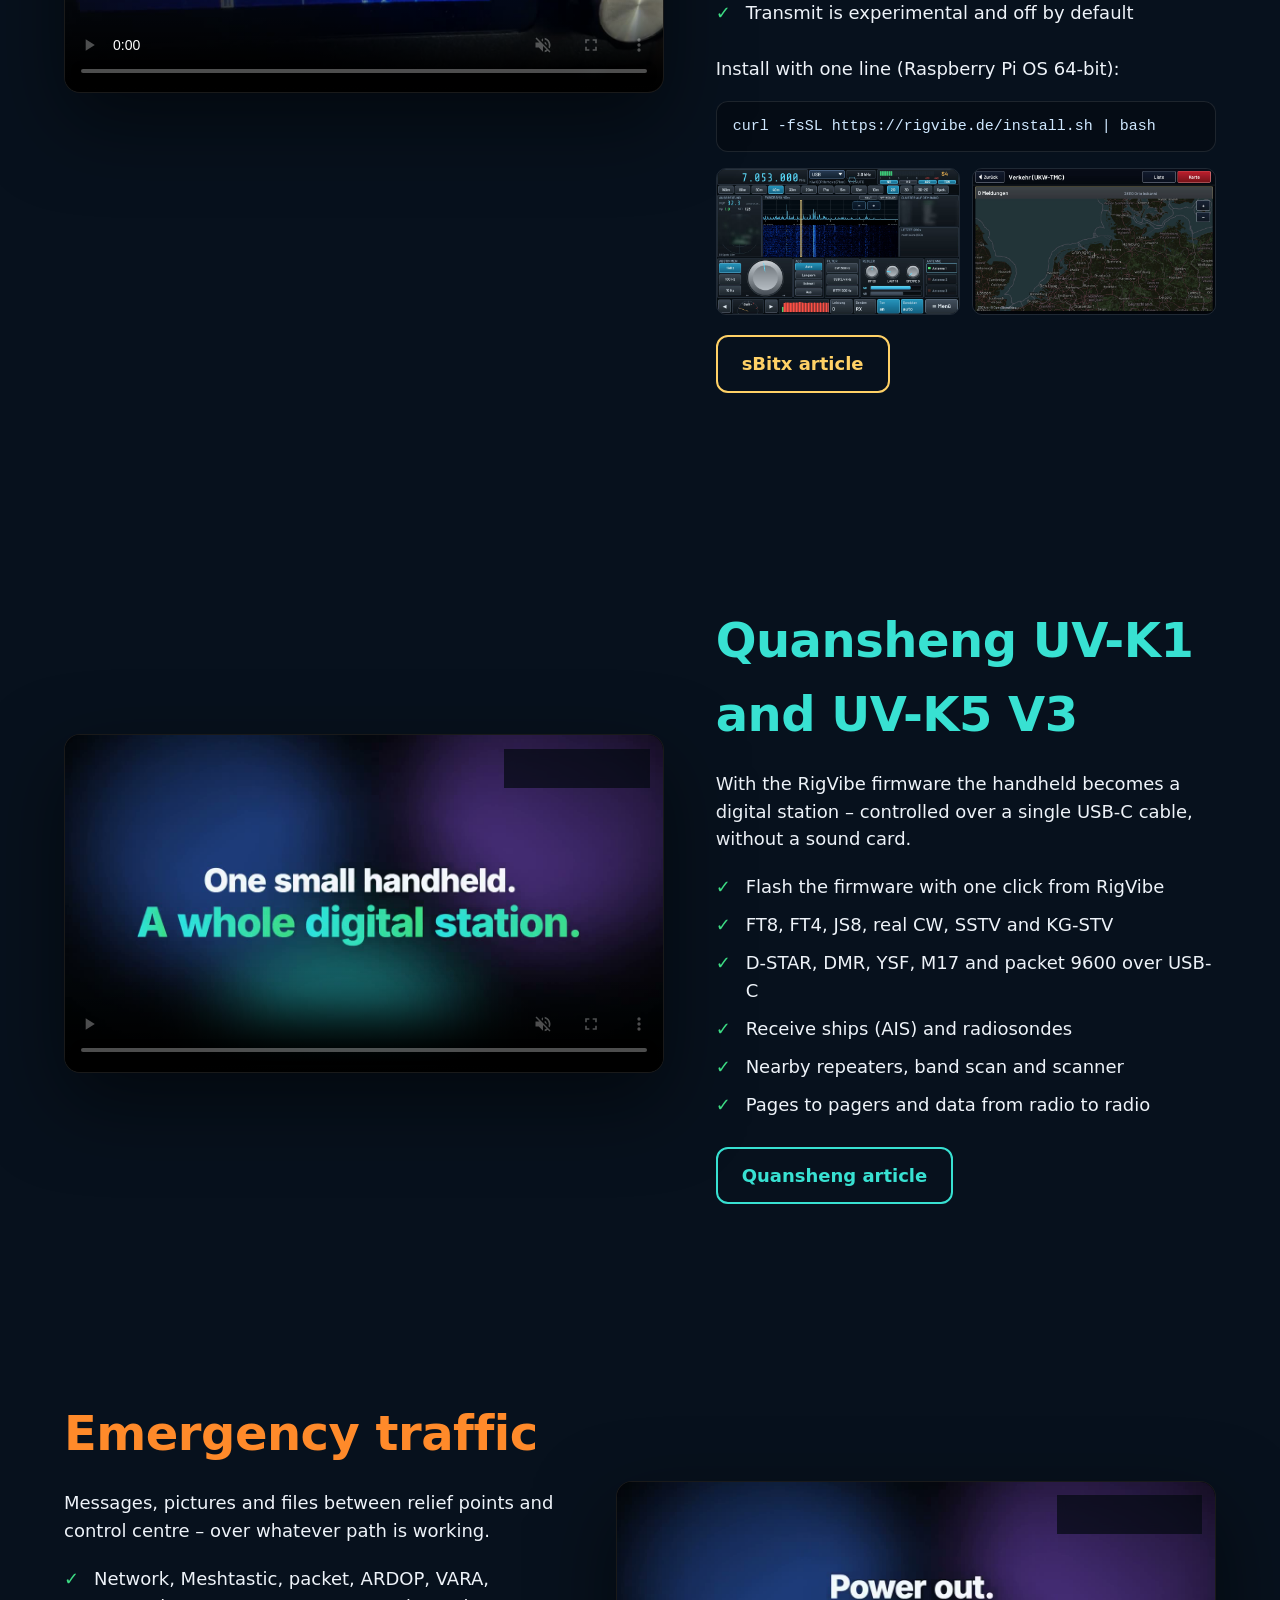
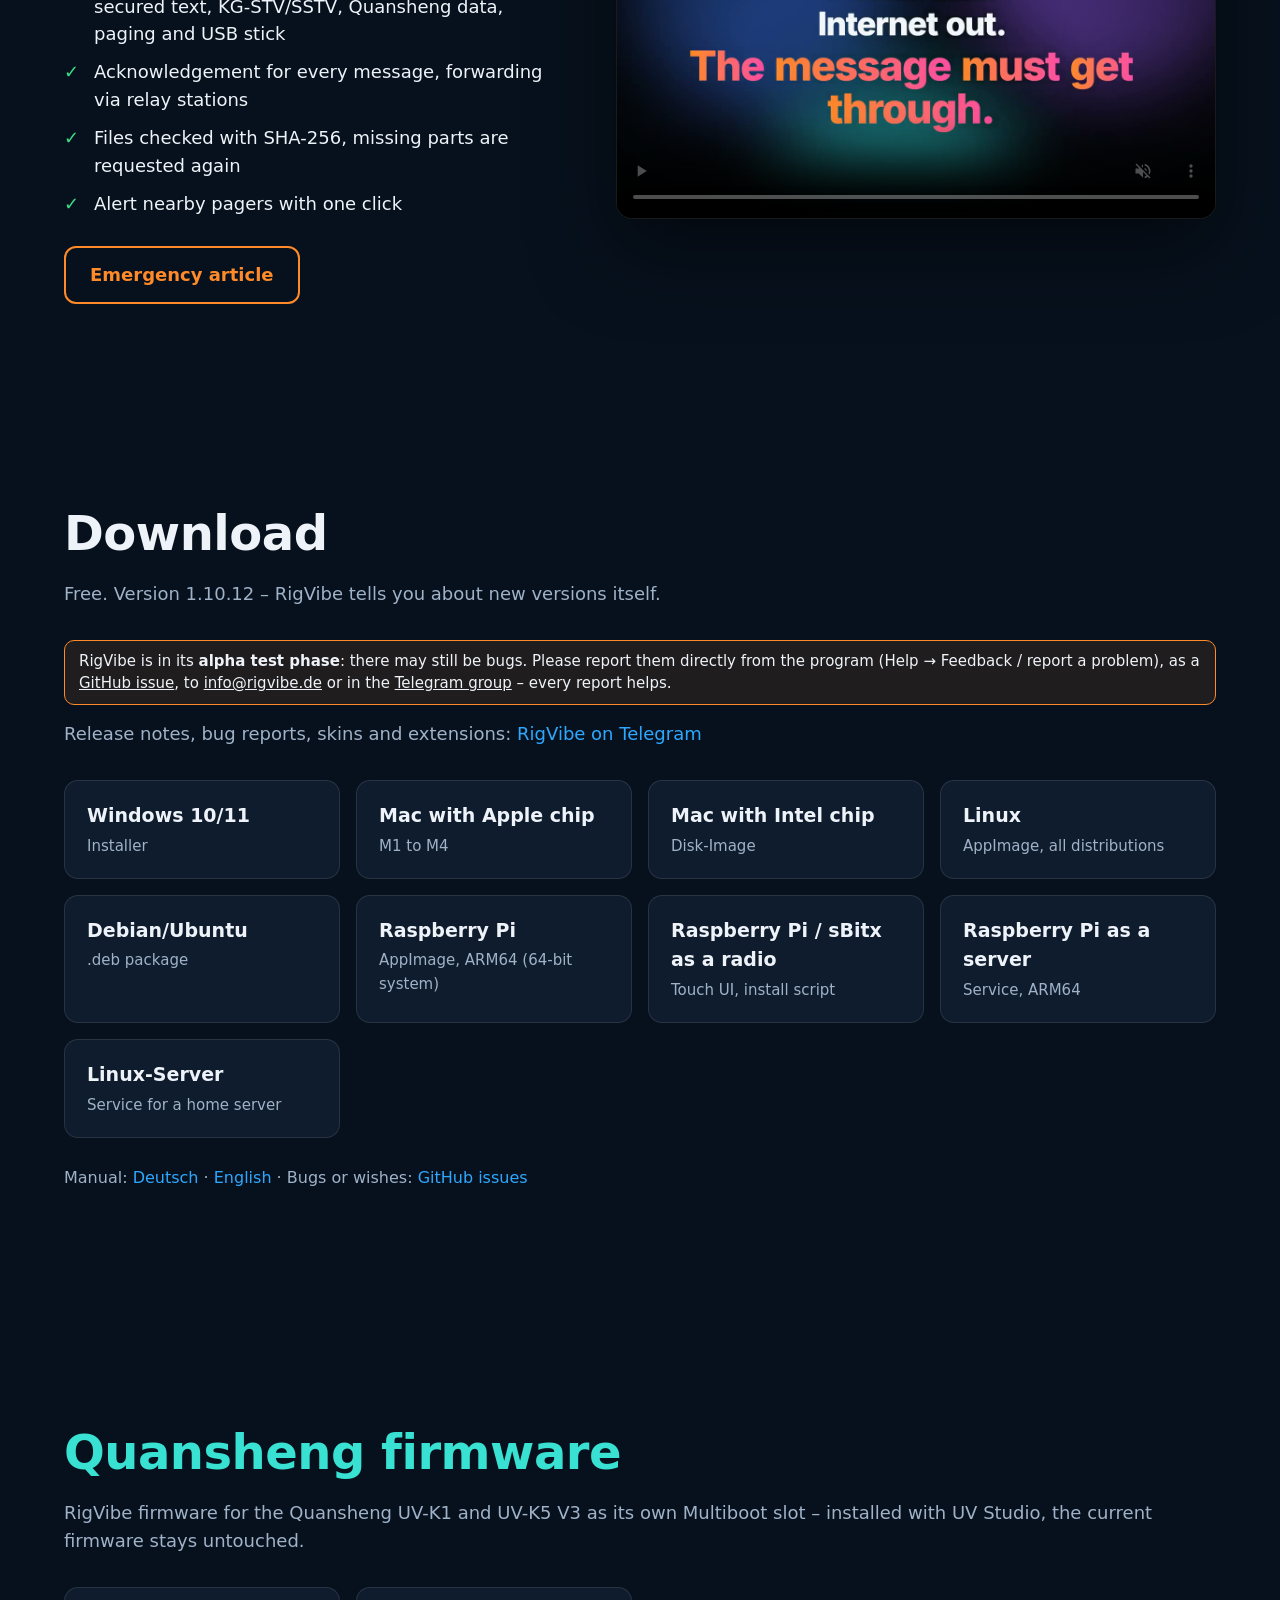
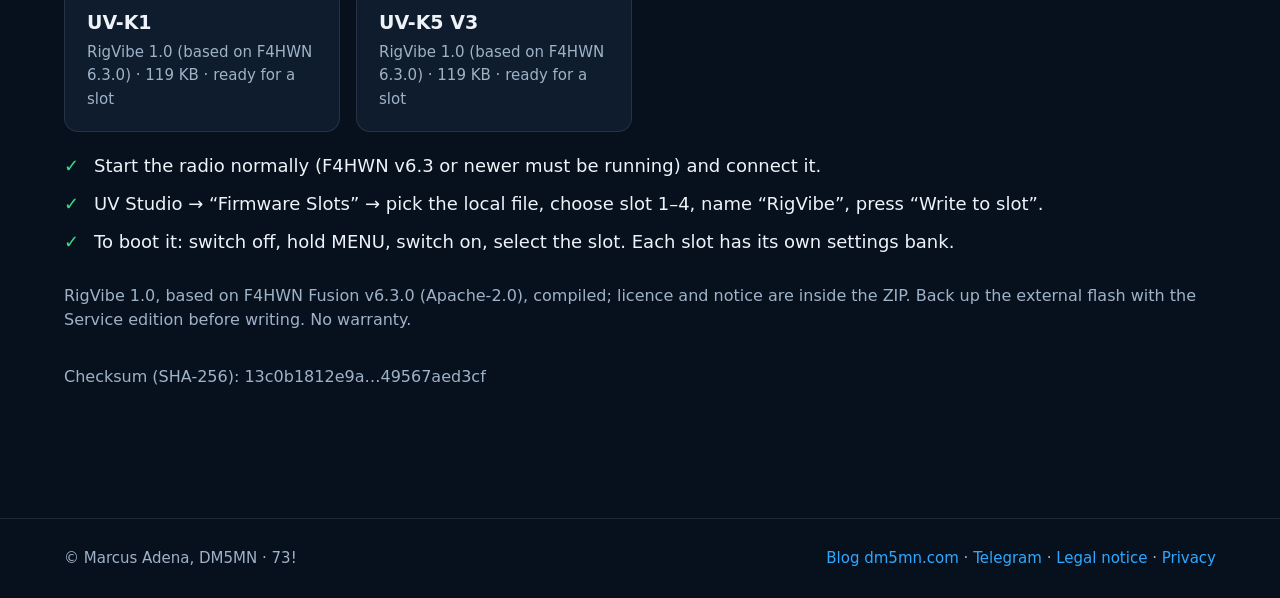
==== commit 2faa04ea: "Website: Version und Download-Links 1.10.12" ====
--- a/index.html
+++ b/index.html
@@ -36,7 +36,7 @@
         <a class="btn" href="#download" data-en="Download for free">Kostenlos herunterladen</a>
         <a class="btn ghost" href="https://dm5mn.com/?p=190" data-en="More in the blog">Mehr im Blog</a>
       </div>
-      <p class="meta">Windows · Mac · Linux · Raspberry Pi · sBitx · <span class="ver">Version 1.10.11</span></p>
+      <p class="meta">Windows · Mac · Linux · Raspberry Pi · sBitx · <span class="ver">Version 1.10.12</span></p>
       <p class="alpha" data-en="&lt;b&gt;Alpha test phase:&lt;/b&gt; RigVibe is new and grows with its users. We depend on your tests and feedback – &lt;a href=&quot;https://github.com/djamplifier/rigvibe/issues&quot;&gt;report a bug&lt;/a&gt; or mail &lt;a href=&quot;mailto:info@rigvibe.de&quot;&gt;info@rigvibe.de&lt;/a&gt;."><b>Alpha-Testphase:</b> RigVibe ist neu und wächst mit seinen Nutzern. Wir sind auf deine Tests und Rückmeldungen angewiesen – <a href="https://github.com/djamplifier/rigvibe/issues">Fehler melden</a> oder Mail an <a href="mailto:info@rigvibe.de">info@rigvibe.de</a>.</p>
     </div>
     <figure class="video">
@@ -119,19 +119,19 @@
 
   <section id="download" class="block">
     <h2>Download</h2>
-    <p class="sub"><span data-en="Free.">Kostenlos.</span> <span class="ver">Version 1.10.11</span> <span data-en="– RigVibe tells you about new versions itself.">– RigVibe meldet neue Versionen selbst.</span></p>
+    <p class="sub"><span data-en="Free.">Kostenlos.</span> <span class="ver">Version 1.10.12</span> <span data-en="– RigVibe tells you about new versions itself.">– RigVibe meldet neue Versionen selbst.</span></p>
     <p class="alpha" data-en="RigVibe is in its &lt;b&gt;alpha test phase&lt;/b&gt;: there may still be bugs. Please report them directly from the program (Help → Feedback / report a problem), as a &lt;a href=&quot;https://github.com/djamplifier/rigvibe/issues&quot;&gt;GitHub issue&lt;/a&gt;, to &lt;a href=&quot;mailto:info@rigvibe.de&quot;&gt;info@rigvibe.de&lt;/a&gt; or in the &lt;a href=&quot;https://t.me/rigvibe&quot;&gt;Telegram group&lt;/a&gt; – every report helps.">RigVibe befindet sich in der <b>Alpha-Testphase</b>: Es kann noch Fehler geben. Melde sie bitte direkt aus dem Programm (Hilfe → Feedback / Problem melden), als <a href="https://github.com/djamplifier/rigvibe/issues">GitHub-Issue</a>, an <a href="mailto:info@rigvibe.de">info@rigvibe.de</a> oder in der <a href="https://t.me/rigvibe">Telegram-Gruppe</a> – jede Rückmeldung hilft.</p>
     <p class="sub"><span data-en="Release notes, bug reports, skins and extensions:">Versionsinfos, Fehlerberichte, Skins und Erweiterungen:</span> <a href="https://t.me/rigvibe" target="_blank" rel="noopener" data-en="RigVibe on Telegram">RigVibe bei Telegram</a></p>
     <div class="dl">
-      <a data-asset="Windows-Setup.exe" href="https://github.com/djamplifier/rigvibe/releases/download/v1.10.11/RigVibe-1.10.11-Windows-Setup.exe"><b>Windows 10/11</b><span data-en="Installer">Installationsprogramm</span></a>
-      <a data-asset="Mac-AppleSilicon.dmg" href="https://github.com/djamplifier/rigvibe/releases/download/v1.10.11/RigVibe-1.10.11-Mac-AppleSilicon.dmg"><b data-en="Mac with Apple chip">Mac mit Apple-Chip</b><span data-en="M1 to M4">M1 bis M4</span></a>
-      <a data-asset="Mac-Intel.dmg" href="https://github.com/djamplifier/rigvibe/releases/download/v1.10.11/RigVibe-1.10.11-Mac-Intel.dmg"><b data-en="Mac with Intel chip">Mac mit Intel-Chip</b><span>Disk-Image</span></a>
-      <a data-asset="Linux.AppImage" href="https://github.com/djamplifier/rigvibe/releases/download/v1.10.11/RigVibe-1.10.11-Linux.AppImage"><b>Linux</b><span data-en="AppImage, all distributions">AppImage, alle Distributionen</span></a>
-      <a data-asset="amd64.deb" href="https://github.com/djamplifier/rigvibe/releases/download/v1.10.11/rigvibe_1.10.11_amd64.deb"><b>Debian/Ubuntu</b><span data-en=".deb package">.deb-Paket</span></a>
-      <a data-asset="Raspberry-Pi-ARM64.AppImage" href="https://github.com/djamplifier/rigvibe/releases/download/v1.10.11/RigVibe-1.10.11-Raspberry-Pi-ARM64.AppImage"><b>Raspberry Pi</b><span data-en="AppImage, ARM64 (64-bit system)">AppImage, ARM64 (64-Bit-System)</span></a>
+      <a data-asset="Windows-Setup.exe" href="https://github.com/djamplifier/rigvibe/releases/download/v1.10.12/RigVibe-1.10.12-Windows-Setup.exe"><b>Windows 10/11</b><span data-en="Installer">Installationsprogramm</span></a>
+      <a data-asset="Mac-AppleSilicon.dmg" href="https://github.com/djamplifier/rigvibe/releases/download/v1.10.12/RigVibe-1.10.12-Mac-AppleSilicon.dmg"><b data-en="Mac with Apple chip">Mac mit Apple-Chip</b><span data-en="M1 to M4">M1 bis M4</span></a>
+      <a data-asset="Mac-Intel.dmg" href="https://github.com/djamplifier/rigvibe/releases/download/v1.10.12/RigVibe-1.10.12-Mac-Intel.dmg"><b data-en="Mac with Intel chip">Mac mit Intel-Chip</b><span>Disk-Image</span></a>
+      <a data-asset="Linux.AppImage" href="https://github.com/djamplifier/rigvibe/releases/download/v1.10.12/RigVibe-1.10.12-Linux.AppImage"><b>Linux</b><span data-en="AppImage, all distributions">AppImage, alle Distributionen</span></a>
+      <a data-asset="amd64.deb" href="https://github.com/djamplifier/rigvibe/releases/download/v1.10.12/rigvibe_1.10.12_amd64.deb"><b>Debian/Ubuntu</b><span data-en=".deb package">.deb-Paket</span></a>
+      <a data-asset="Raspberry-Pi-ARM64.AppImage" href="https://github.com/djamplifier/rigvibe/releases/download/v1.10.12/RigVibe-1.10.12-Raspberry-Pi-ARM64.AppImage"><b>Raspberry Pi</b><span data-en="AppImage, ARM64 (64-bit system)">AppImage, ARM64 (64-Bit-System)</span></a>
       <a href="#sbitx"><b data-en="Raspberry Pi / sBitx as a radio">Raspberry Pi / sBitx als Gerät</b><span data-en="Touch UI, install script">Touch-Oberfläche, Installationsskript</span></a>
-      <a data-asset="Linux-ARM64-Server.tar.gz" href="https://github.com/djamplifier/rigvibe/releases/download/v1.10.11/RigVibe-1.10.11-Linux-ARM64-Server.tar.gz"><b data-en="Raspberry Pi as a server">Raspberry Pi als Server</b><span data-en="Service, ARM64">Dienst, ARM64</span></a>
-      <a data-asset="Linux-Server.tar.gz" href="https://github.com/djamplifier/rigvibe/releases/download/v1.10.11/RigVibe-1.10.11-Linux-Server.tar.gz"><b>Linux-Server</b><span data-en="Service for a home server">Dienst für den Heimserver</span></a>
+      <a data-asset="Linux-ARM64-Server.tar.gz" href="https://github.com/djamplifier/rigvibe/releases/download/v1.10.12/RigVibe-1.10.12-Linux-ARM64-Server.tar.gz"><b data-en="Raspberry Pi as a server">Raspberry Pi als Server</b><span data-en="Service, ARM64">Dienst, ARM64</span></a>
+      <a data-asset="Linux-Server.tar.gz" href="https://github.com/djamplifier/rigvibe/releases/download/v1.10.12/RigVibe-1.10.12-Linux-Server.tar.gz"><b>Linux-Server</b><span data-en="Service for a home server">Dienst für den Heimserver</span></a>
     </div>
     <p class="sub small"><span data-en="Manual:">Anleitung:</span> <a href="https://github.com/djamplifier/rigvibe/blob/main/docs/Anleitung.md">Deutsch</a> · <a href="https://github.com/djamplifier/rigvibe/blob/main/docs/Manual.md">English</a> · <span data-en="Bugs or wishes:">Fehler oder Wünsche:</span> <a href="https://github.com/djamplifier/rigvibe/issues" data-en="GitHub issues">GitHub-Issues</a></p>
   </section>
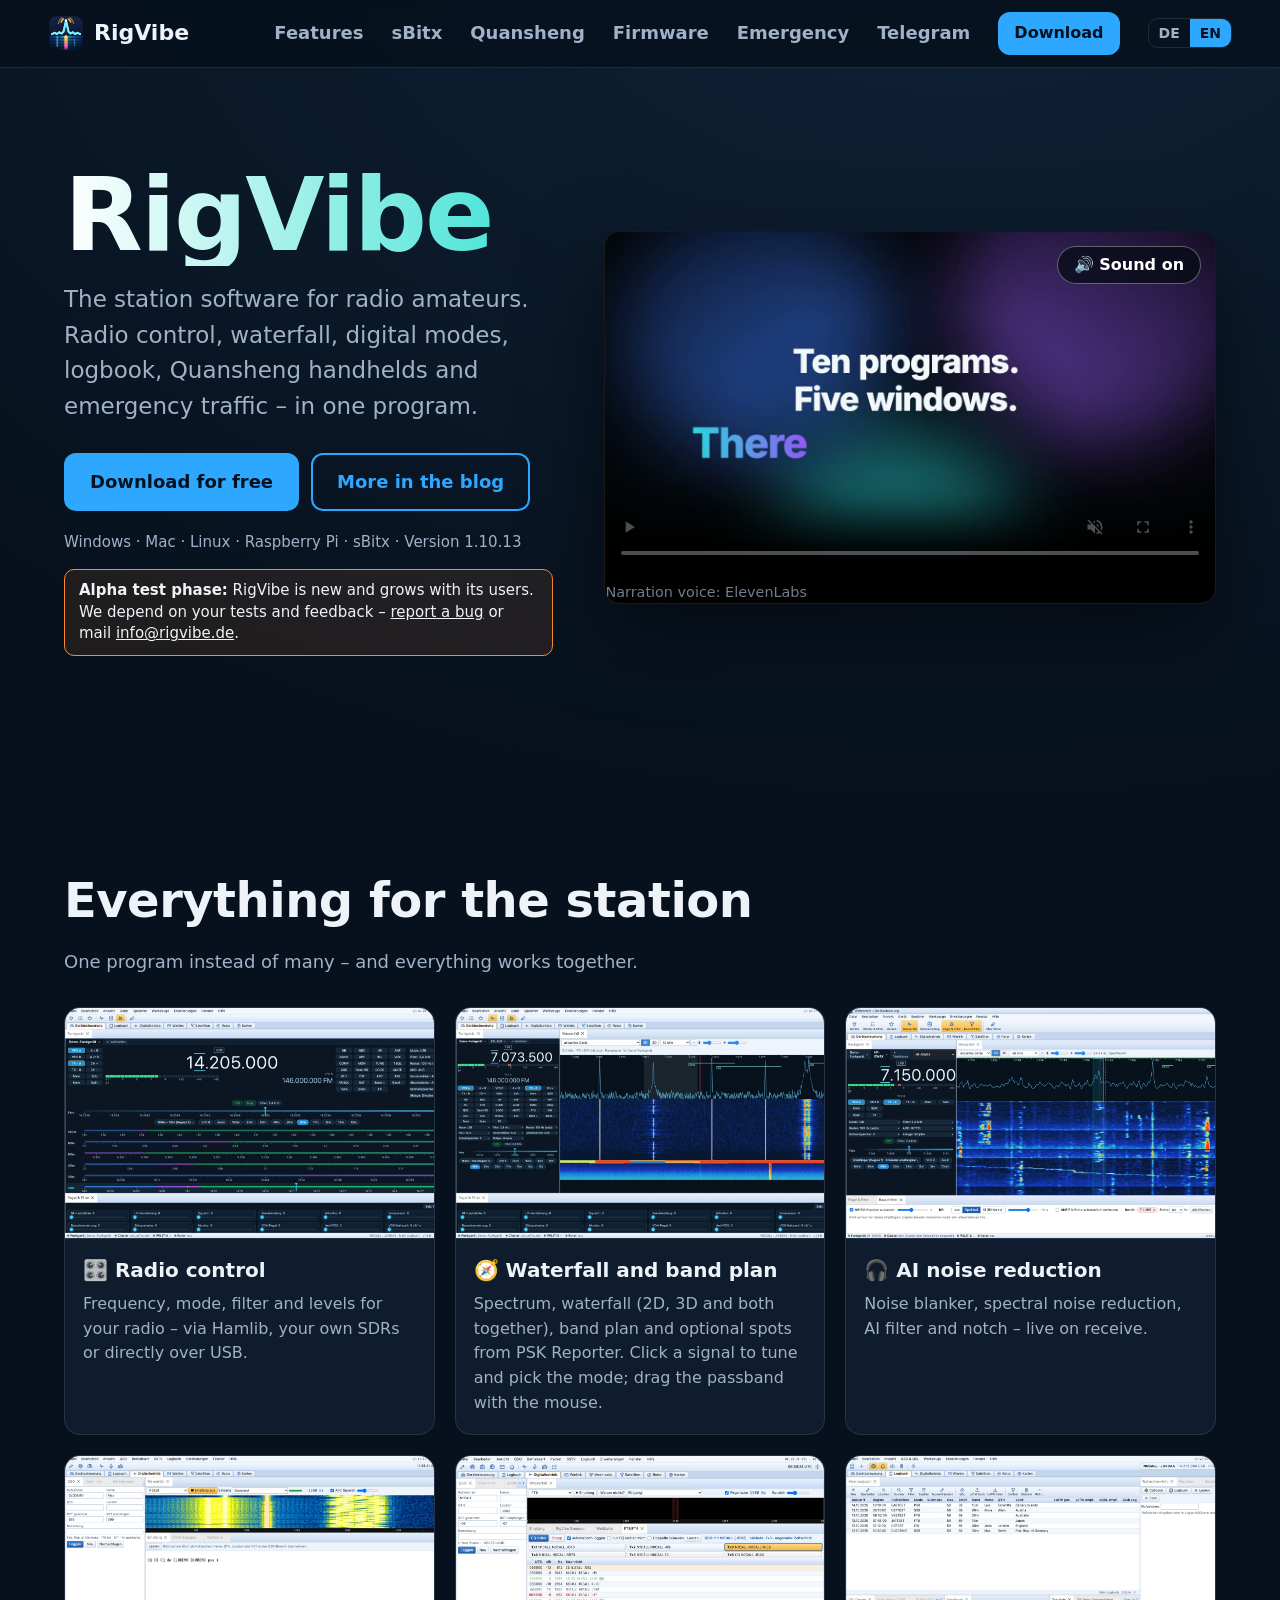
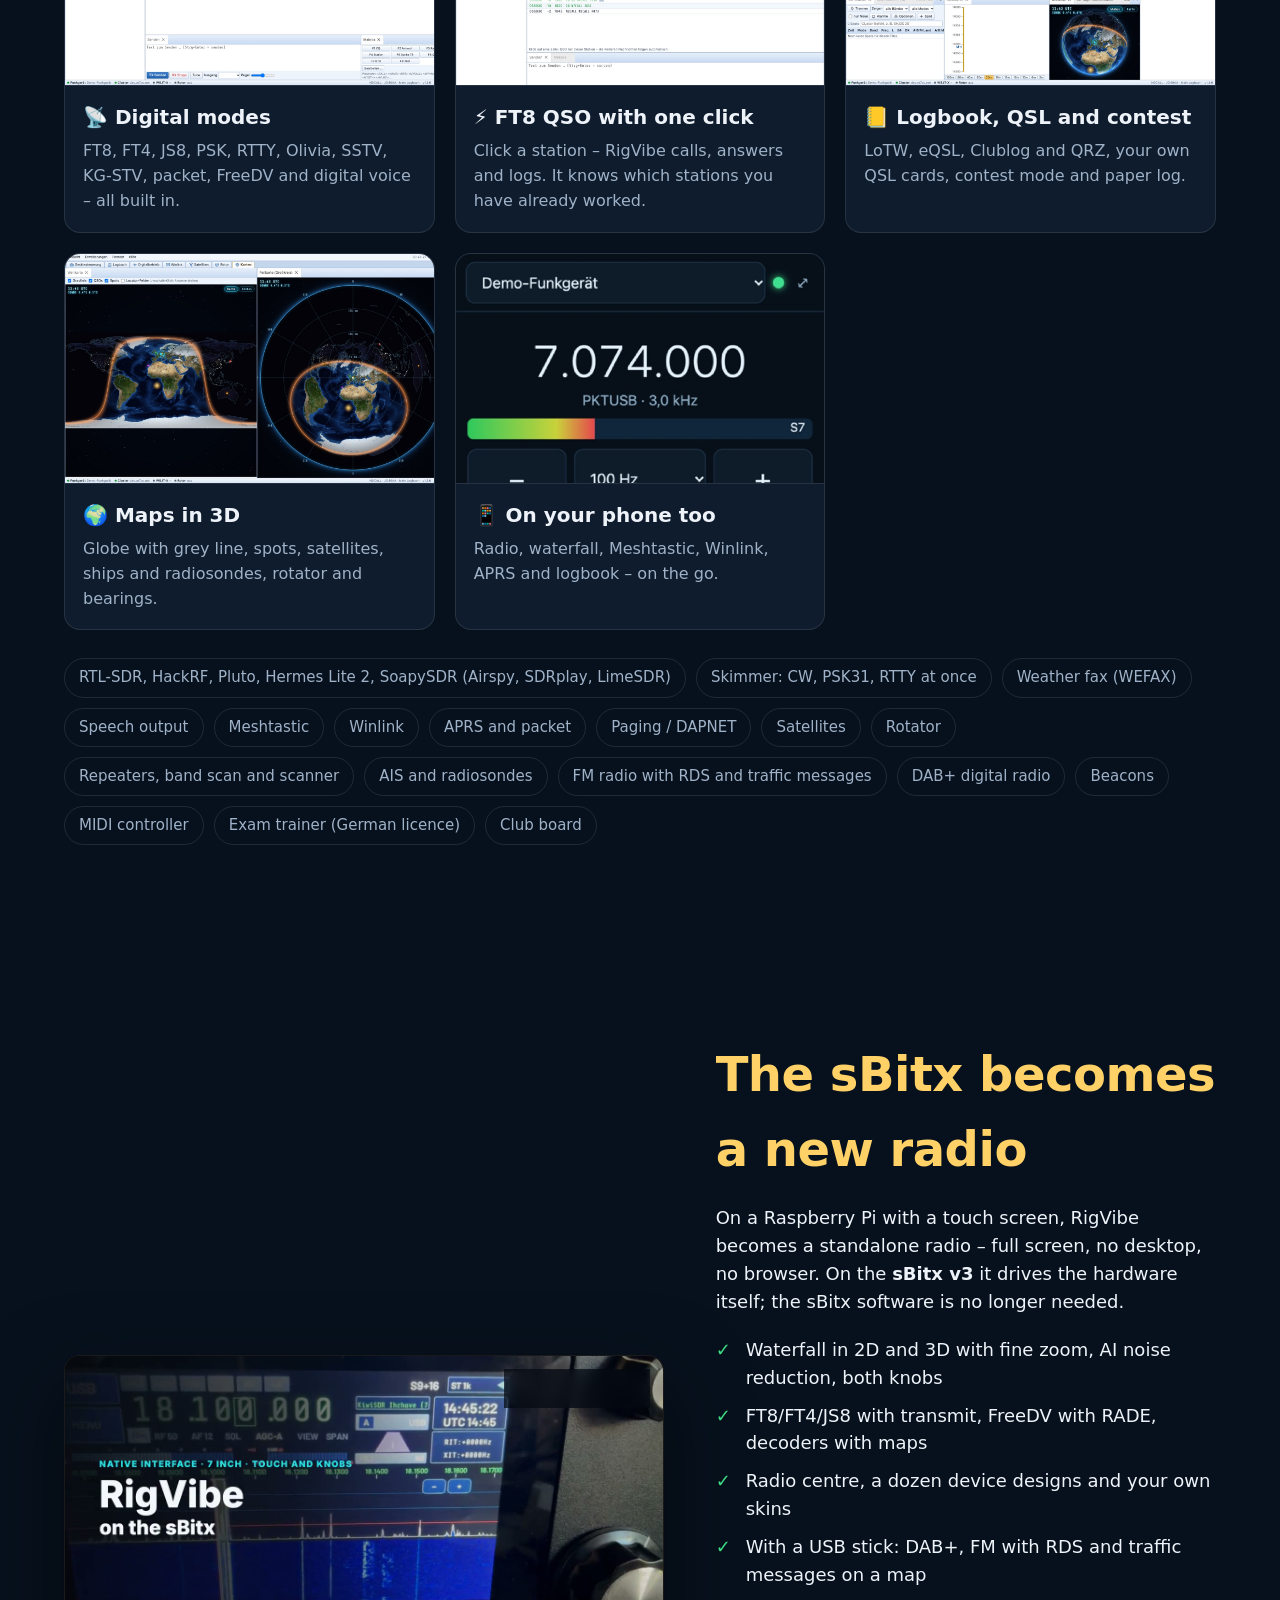
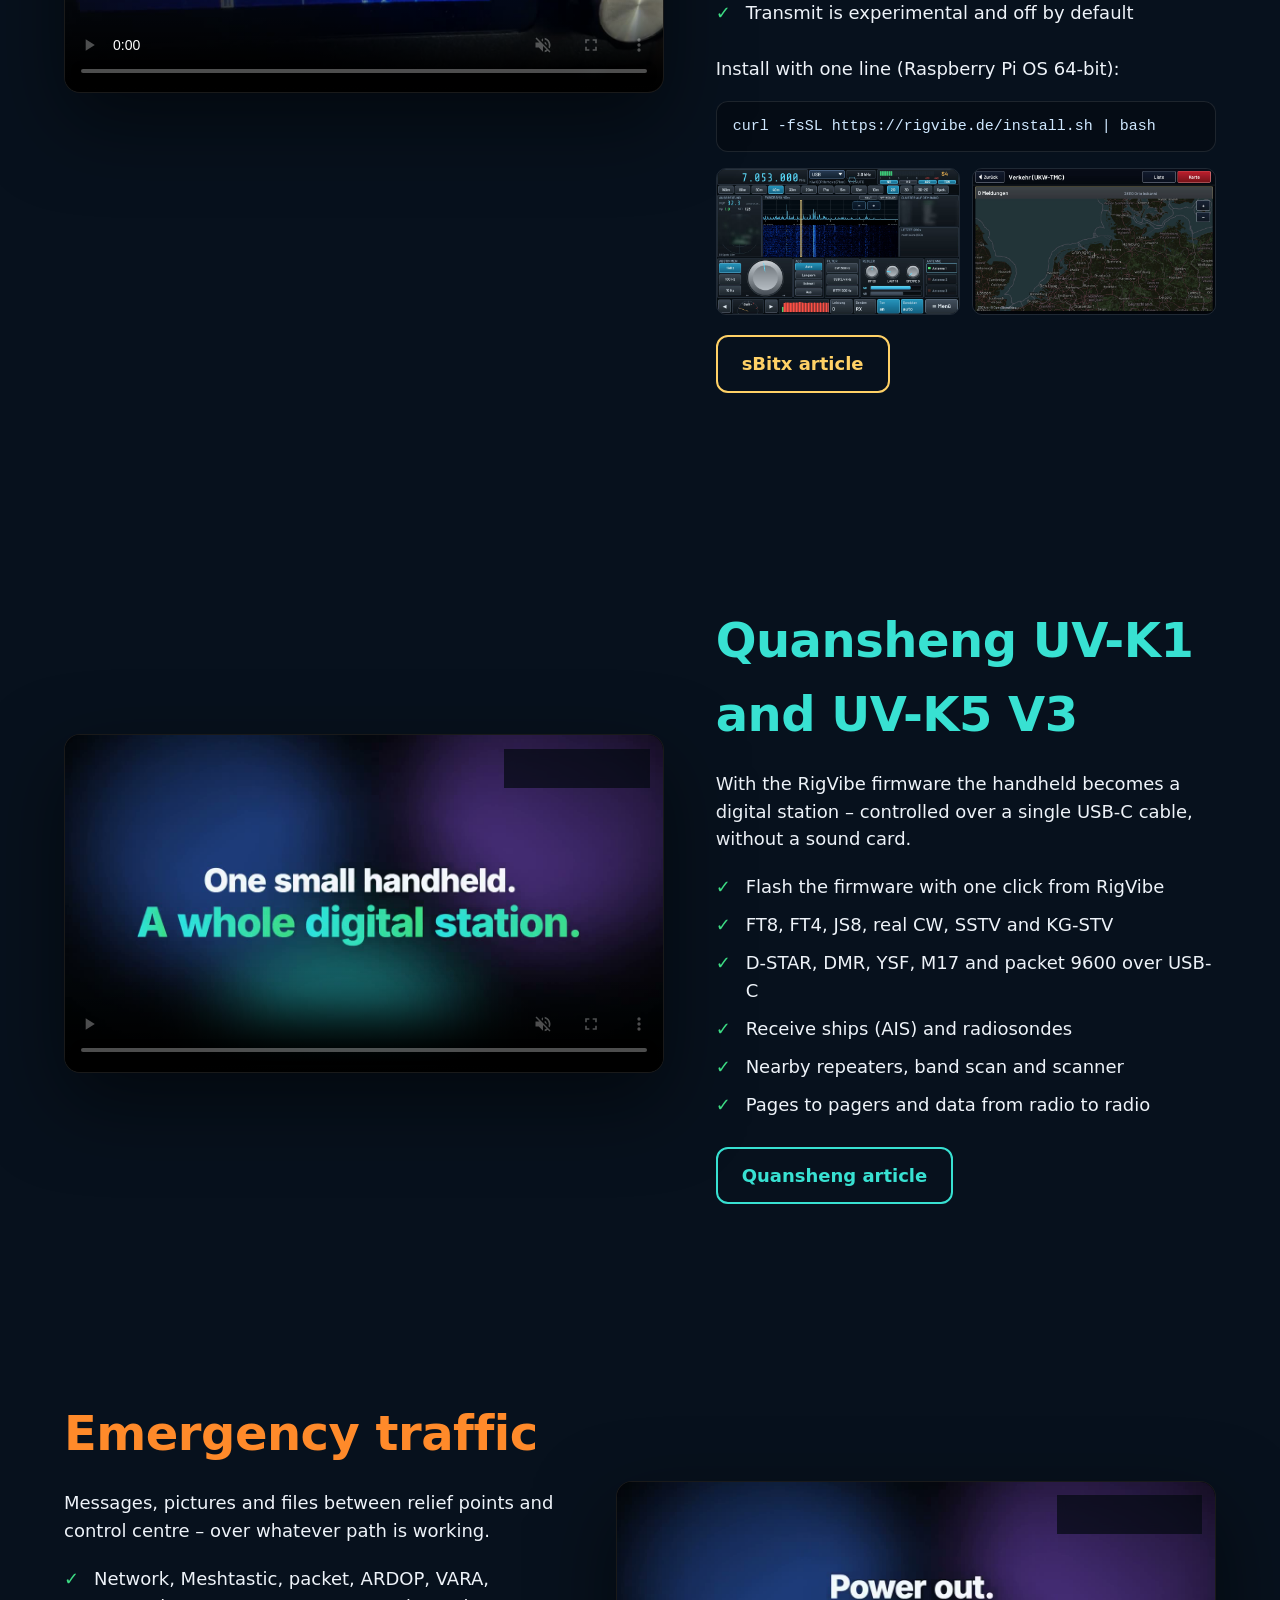
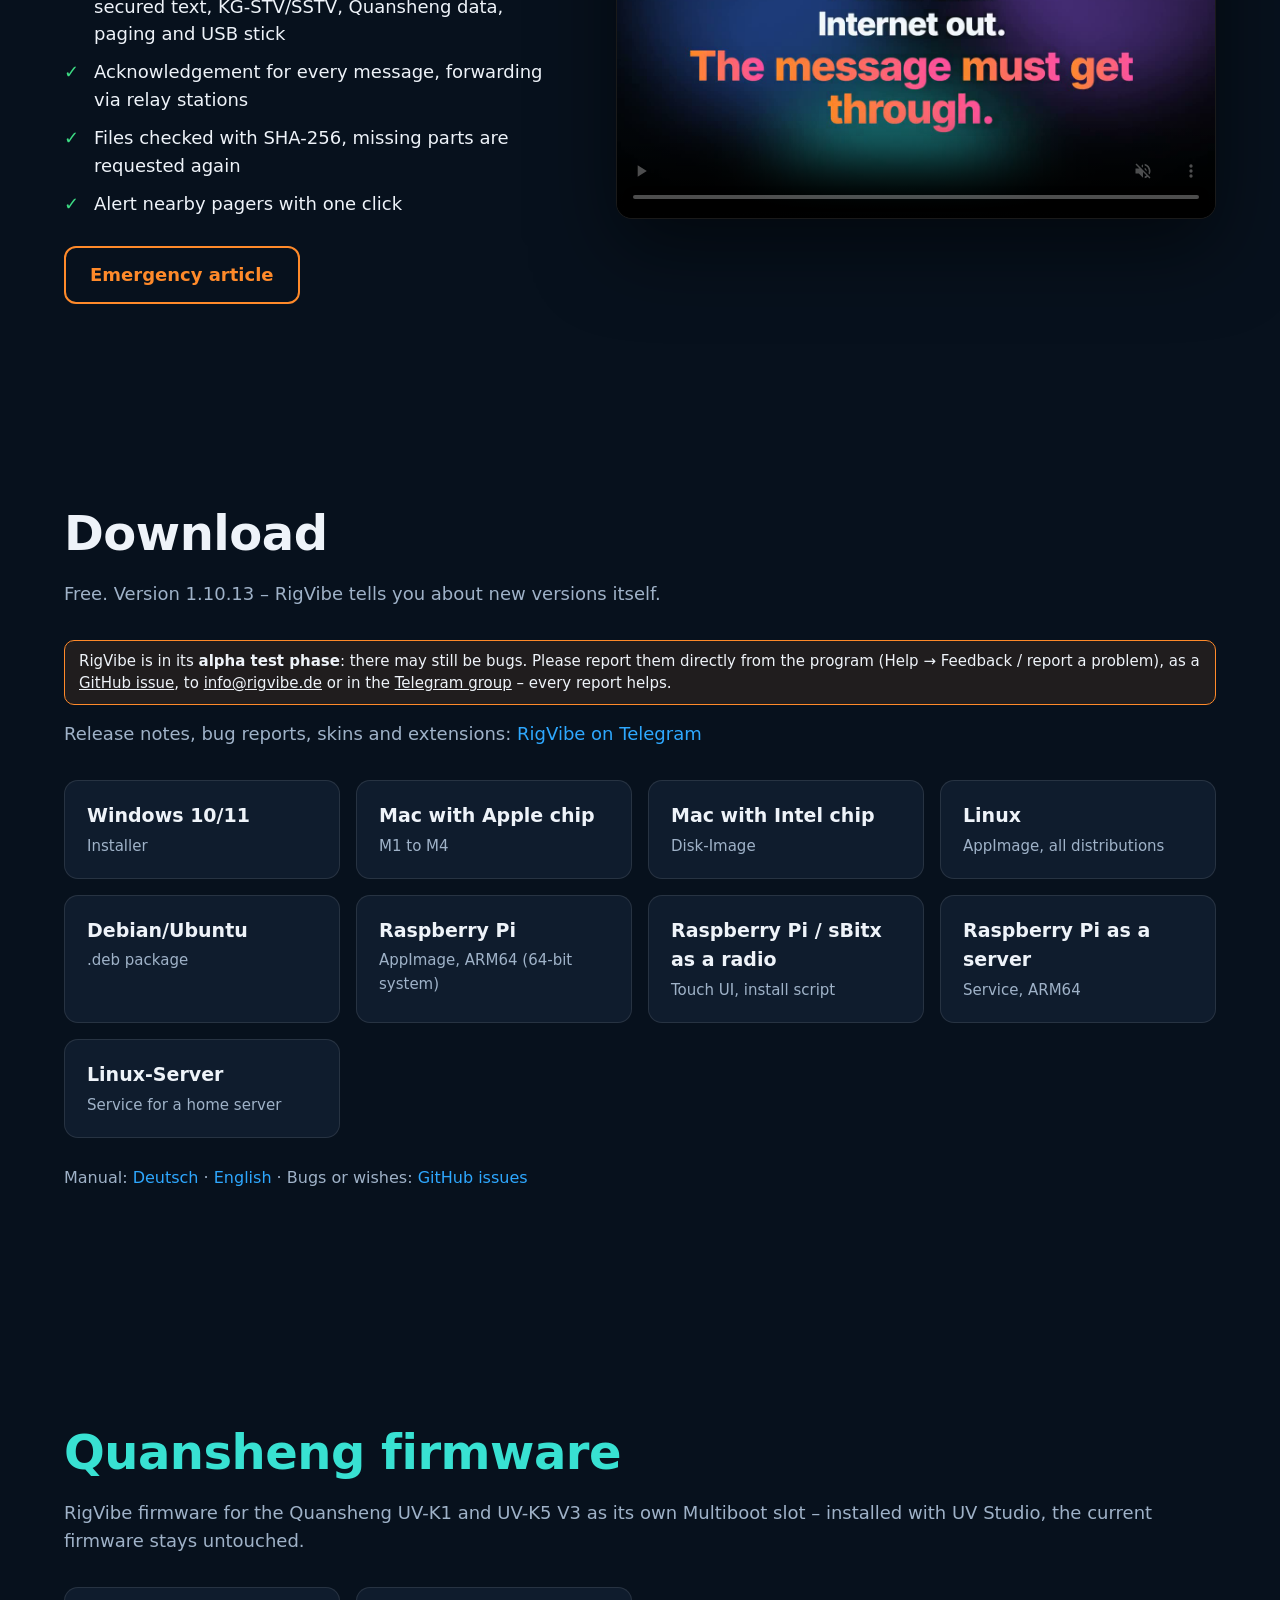
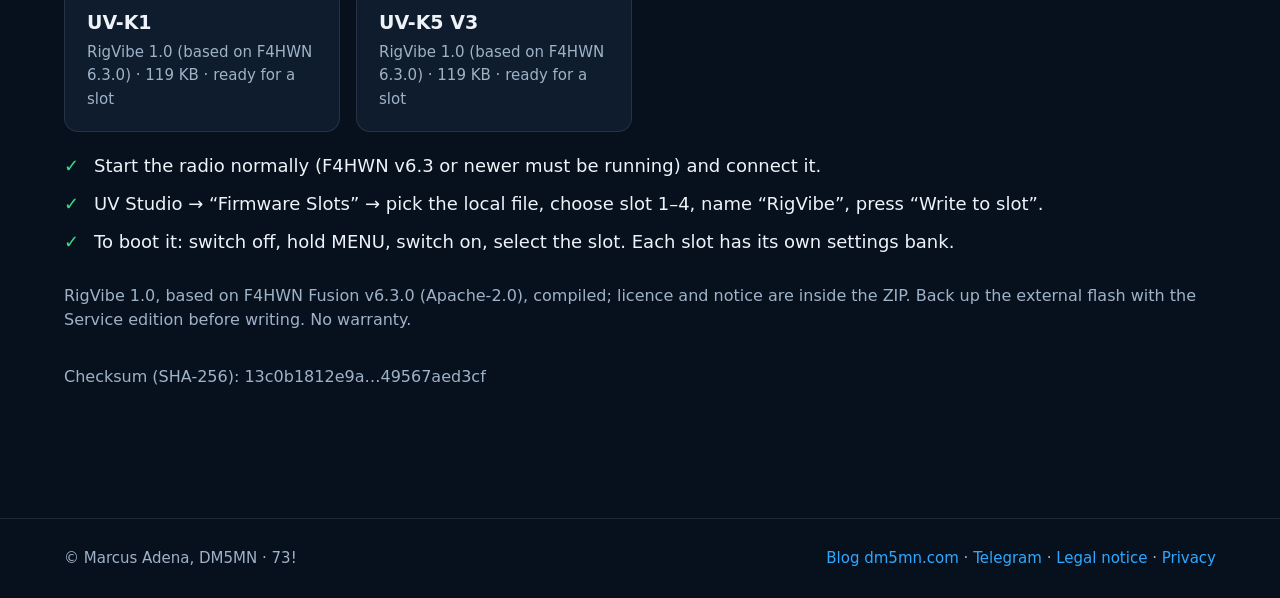
==== commit c3d4e6e5: "Website: Version und Download-Links 1.10.13" ====
--- a/index.html
+++ b/index.html
@@ -36,7 +36,7 @@
         <a class="btn" href="#download" data-en="Download for free">Kostenlos herunterladen</a>
         <a class="btn ghost" href="https://dm5mn.com/?p=190" data-en="More in the blog">Mehr im Blog</a>
       </div>
-      <p class="meta">Windows · Mac · Linux · Raspberry Pi · sBitx · <span class="ver">Version 1.10.12</span></p>
+      <p class="meta">Windows · Mac · Linux · Raspberry Pi · sBitx · <span class="ver">Version 1.10.13</span></p>
       <p class="alpha" data-en="&lt;b&gt;Alpha test phase:&lt;/b&gt; RigVibe is new and grows with its users. We depend on your tests and feedback – &lt;a href=&quot;https://github.com/djamplifier/rigvibe/issues&quot;&gt;report a bug&lt;/a&gt; or mail &lt;a href=&quot;mailto:info@rigvibe.de&quot;&gt;info@rigvibe.de&lt;/a&gt;."><b>Alpha-Testphase:</b> RigVibe ist neu und wächst mit seinen Nutzern. Wir sind auf deine Tests und Rückmeldungen angewiesen – <a href="https://github.com/djamplifier/rigvibe/issues">Fehler melden</a> oder Mail an <a href="mailto:info@rigvibe.de">info@rigvibe.de</a>.</p>
     </div>
     <figure class="video">
@@ -119,19 +119,19 @@
 
   <section id="download" class="block">
     <h2>Download</h2>
-    <p class="sub"><span data-en="Free.">Kostenlos.</span> <span class="ver">Version 1.10.12</span> <span data-en="– RigVibe tells you about new versions itself.">– RigVibe meldet neue Versionen selbst.</span></p>
+    <p class="sub"><span data-en="Free.">Kostenlos.</span> <span class="ver">Version 1.10.13</span> <span data-en="– RigVibe tells you about new versions itself.">– RigVibe meldet neue Versionen selbst.</span></p>
     <p class="alpha" data-en="RigVibe is in its &lt;b&gt;alpha test phase&lt;/b&gt;: there may still be bugs. Please report them directly from the program (Help → Feedback / report a problem), as a &lt;a href=&quot;https://github.com/djamplifier/rigvibe/issues&quot;&gt;GitHub issue&lt;/a&gt;, to &lt;a href=&quot;mailto:info@rigvibe.de&quot;&gt;info@rigvibe.de&lt;/a&gt; or in the &lt;a href=&quot;https://t.me/rigvibe&quot;&gt;Telegram group&lt;/a&gt; – every report helps.">RigVibe befindet sich in der <b>Alpha-Testphase</b>: Es kann noch Fehler geben. Melde sie bitte direkt aus dem Programm (Hilfe → Feedback / Problem melden), als <a href="https://github.com/djamplifier/rigvibe/issues">GitHub-Issue</a>, an <a href="mailto:info@rigvibe.de">info@rigvibe.de</a> oder in der <a href="https://t.me/rigvibe">Telegram-Gruppe</a> – jede Rückmeldung hilft.</p>
     <p class="sub"><span data-en="Release notes, bug reports, skins and extensions:">Versionsinfos, Fehlerberichte, Skins und Erweiterungen:</span> <a href="https://t.me/rigvibe" target="_blank" rel="noopener" data-en="RigVibe on Telegram">RigVibe bei Telegram</a></p>
     <div class="dl">
-      <a data-asset="Windows-Setup.exe" href="https://github.com/djamplifier/rigvibe/releases/download/v1.10.12/RigVibe-1.10.12-Windows-Setup.exe"><b>Windows 10/11</b><span data-en="Installer">Installationsprogramm</span></a>
-      <a data-asset="Mac-AppleSilicon.dmg" href="https://github.com/djamplifier/rigvibe/releases/download/v1.10.12/RigVibe-1.10.12-Mac-AppleSilicon.dmg"><b data-en="Mac with Apple chip">Mac mit Apple-Chip</b><span data-en="M1 to M4">M1 bis M4</span></a>
-      <a data-asset="Mac-Intel.dmg" href="https://github.com/djamplifier/rigvibe/releases/download/v1.10.12/RigVibe-1.10.12-Mac-Intel.dmg"><b data-en="Mac with Intel chip">Mac mit Intel-Chip</b><span>Disk-Image</span></a>
-      <a data-asset="Linux.AppImage" href="https://github.com/djamplifier/rigvibe/releases/download/v1.10.12/RigVibe-1.10.12-Linux.AppImage"><b>Linux</b><span data-en="AppImage, all distributions">AppImage, alle Distributionen</span></a>
-      <a data-asset="amd64.deb" href="https://github.com/djamplifier/rigvibe/releases/download/v1.10.12/rigvibe_1.10.12_amd64.deb"><b>Debian/Ubuntu</b><span data-en=".deb package">.deb-Paket</span></a>
-      <a data-asset="Raspberry-Pi-ARM64.AppImage" href="https://github.com/djamplifier/rigvibe/releases/download/v1.10.12/RigVibe-1.10.12-Raspberry-Pi-ARM64.AppImage"><b>Raspberry Pi</b><span data-en="AppImage, ARM64 (64-bit system)">AppImage, ARM64 (64-Bit-System)</span></a>
+      <a data-asset="Windows-Setup.exe" href="https://github.com/djamplifier/rigvibe/releases/download/v1.10.13/RigVibe-1.10.13-Windows-Setup.exe"><b>Windows 10/11</b><span data-en="Installer">Installationsprogramm</span></a>
+      <a data-asset="Mac-AppleSilicon.dmg" href="https://github.com/djamplifier/rigvibe/releases/download/v1.10.13/RigVibe-1.10.13-Mac-AppleSilicon.dmg"><b data-en="Mac with Apple chip">Mac mit Apple-Chip</b><span data-en="M1 to M4">M1 bis M4</span></a>
+      <a data-asset="Mac-Intel.dmg" href="https://github.com/djamplifier/rigvibe/releases/download/v1.10.13/RigVibe-1.10.13-Mac-Intel.dmg"><b data-en="Mac with Intel chip">Mac mit Intel-Chip</b><span>Disk-Image</span></a>
+      <a data-asset="Linux.AppImage" href="https://github.com/djamplifier/rigvibe/releases/download/v1.10.13/RigVibe-1.10.13-Linux.AppImage"><b>Linux</b><span data-en="AppImage, all distributions">AppImage, alle Distributionen</span></a>
+      <a data-asset="amd64.deb" href="https://github.com/djamplifier/rigvibe/releases/download/v1.10.13/rigvibe_1.10.13_amd64.deb"><b>Debian/Ubuntu</b><span data-en=".deb package">.deb-Paket</span></a>
+      <a data-asset="Raspberry-Pi-ARM64.AppImage" href="https://github.com/djamplifier/rigvibe/releases/download/v1.10.13/RigVibe-1.10.13-Raspberry-Pi-ARM64.AppImage"><b>Raspberry Pi</b><span data-en="AppImage, ARM64 (64-bit system)">AppImage, ARM64 (64-Bit-System)</span></a>
       <a href="#sbitx"><b data-en="Raspberry Pi / sBitx as a radio">Raspberry Pi / sBitx als Gerät</b><span data-en="Touch UI, install script">Touch-Oberfläche, Installationsskript</span></a>
-      <a data-asset="Linux-ARM64-Server.tar.gz" href="https://github.com/djamplifier/rigvibe/releases/download/v1.10.12/RigVibe-1.10.12-Linux-ARM64-Server.tar.gz"><b data-en="Raspberry Pi as a server">Raspberry Pi als Server</b><span data-en="Service, ARM64">Dienst, ARM64</span></a>
-      <a data-asset="Linux-Server.tar.gz" href="https://github.com/djamplifier/rigvibe/releases/download/v1.10.12/RigVibe-1.10.12-Linux-Server.tar.gz"><b>Linux-Server</b><span data-en="Service for a home server">Dienst für den Heimserver</span></a>
+      <a data-asset="Linux-ARM64-Server.tar.gz" href="https://github.com/djamplifier/rigvibe/releases/download/v1.10.13/RigVibe-1.10.13-Linux-ARM64-Server.tar.gz"><b data-en="Raspberry Pi as a server">Raspberry Pi als Server</b><span data-en="Service, ARM64">Dienst, ARM64</span></a>
+      <a data-asset="Linux-Server.tar.gz" href="https://github.com/djamplifier/rigvibe/releases/download/v1.10.13/RigVibe-1.10.13-Linux-Server.tar.gz"><b>Linux-Server</b><span data-en="Service for a home server">Dienst für den Heimserver</span></a>
     </div>
     <p class="sub small"><span data-en="Manual:">Anleitung:</span> <a href="https://github.com/djamplifier/rigvibe/blob/main/docs/Anleitung.md">Deutsch</a> · <a href="https://github.com/djamplifier/rigvibe/blob/main/docs/Manual.md">English</a> · <span data-en="Bugs or wishes:">Fehler oder Wünsche:</span> <a href="https://github.com/djamplifier/rigvibe/issues" data-en="GitHub issues">GitHub-Issues</a></p>
   </section>
